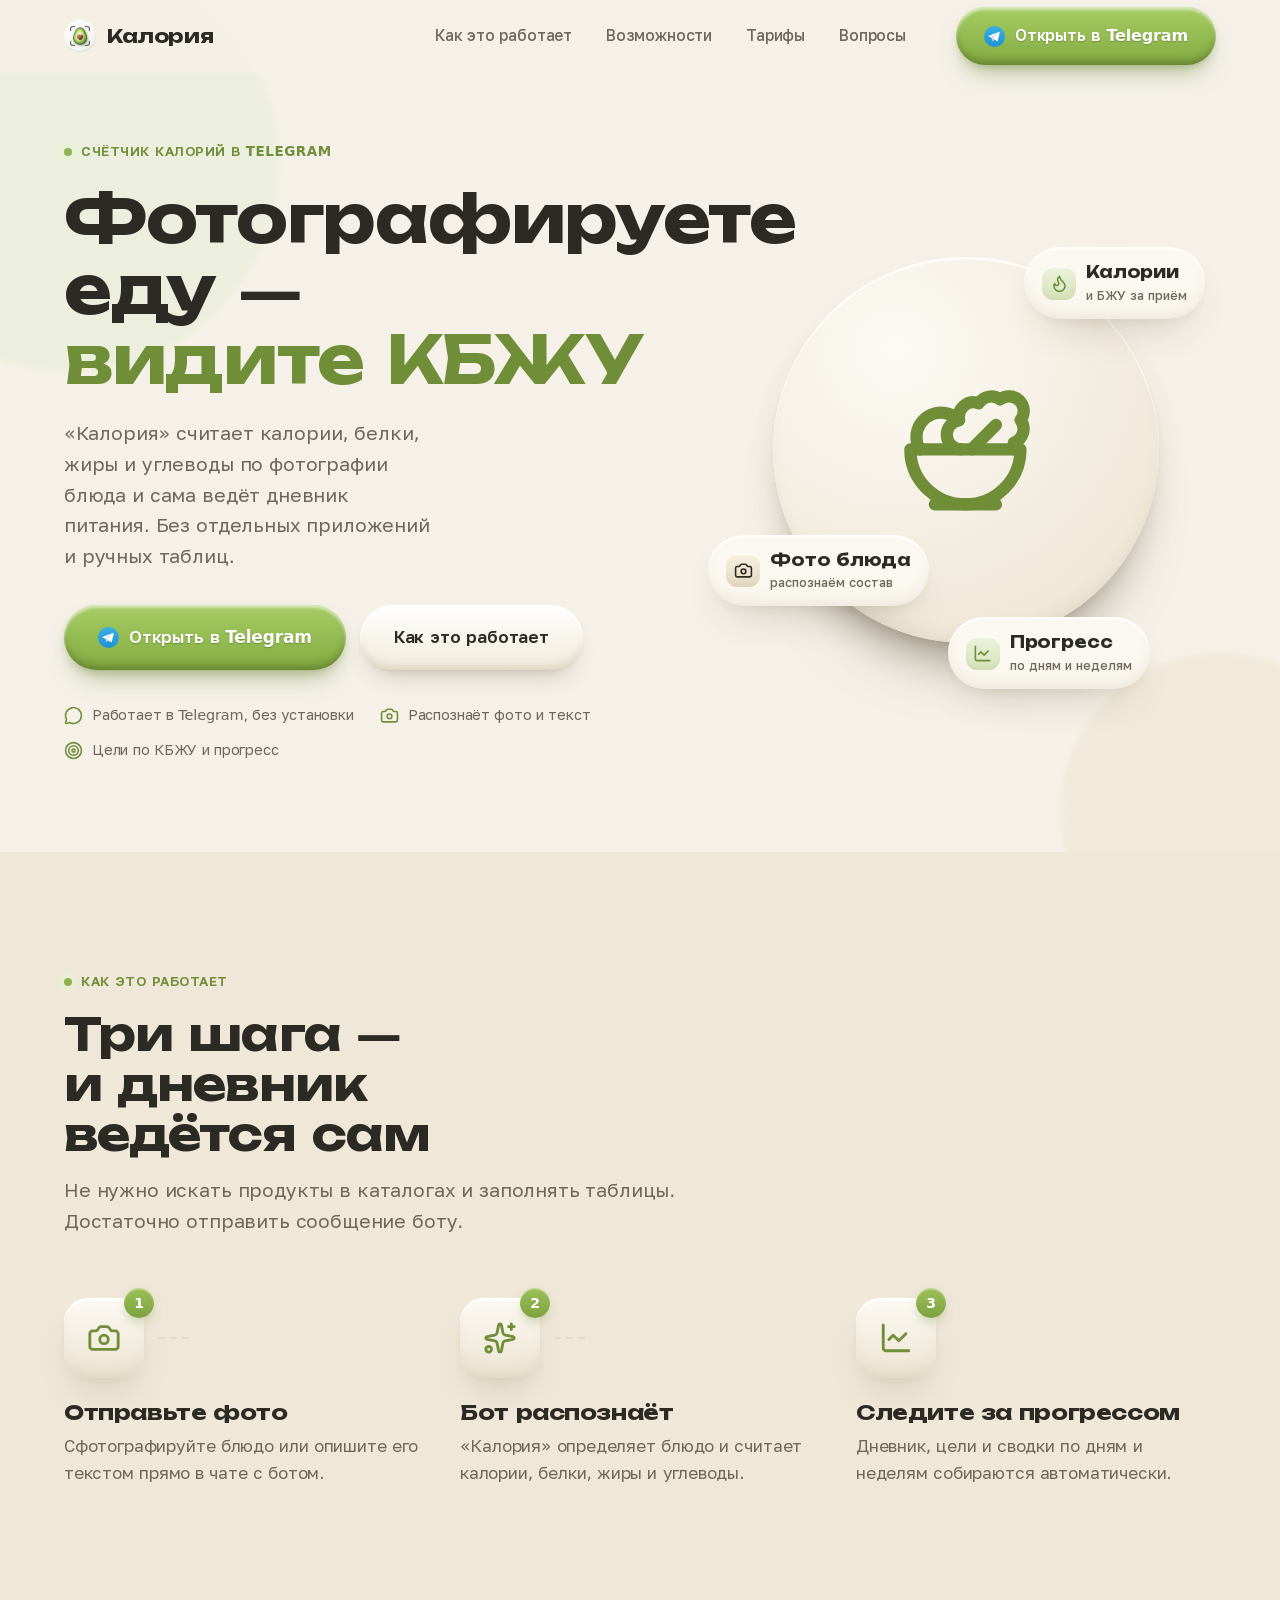
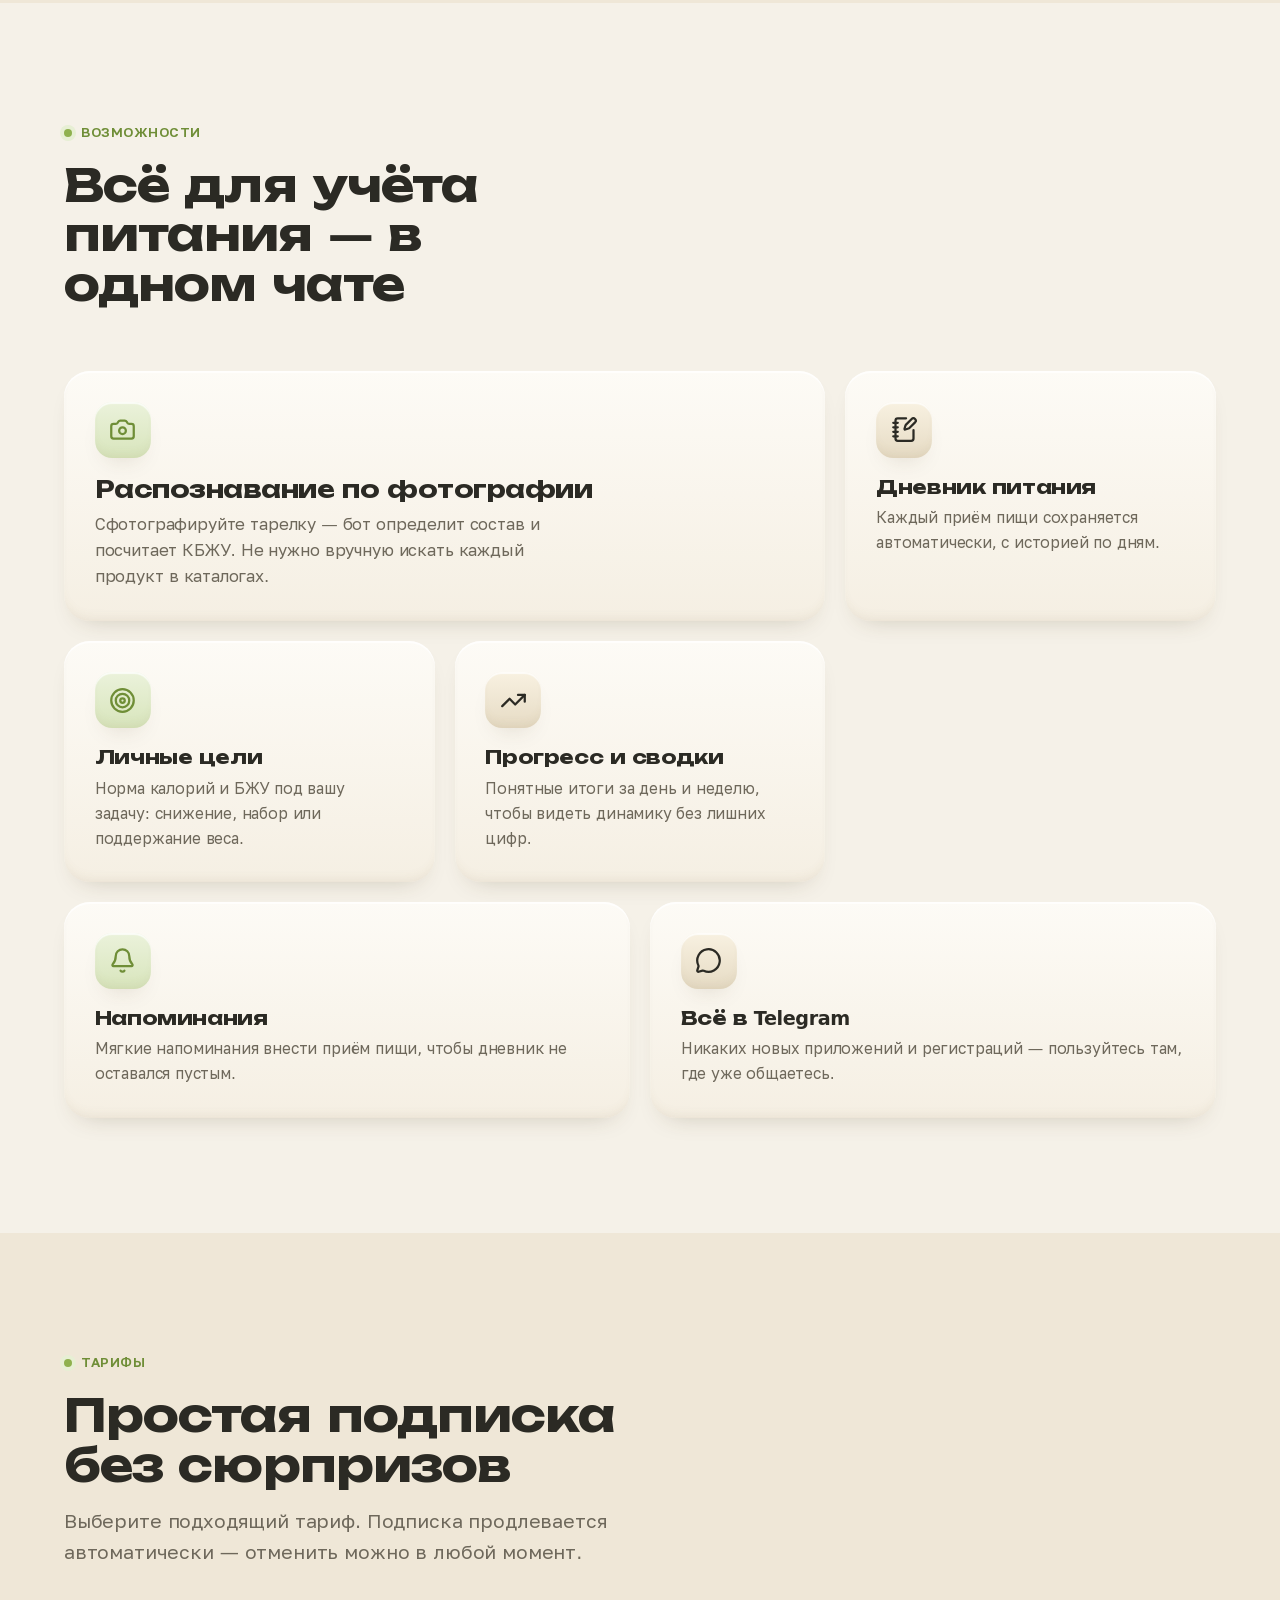
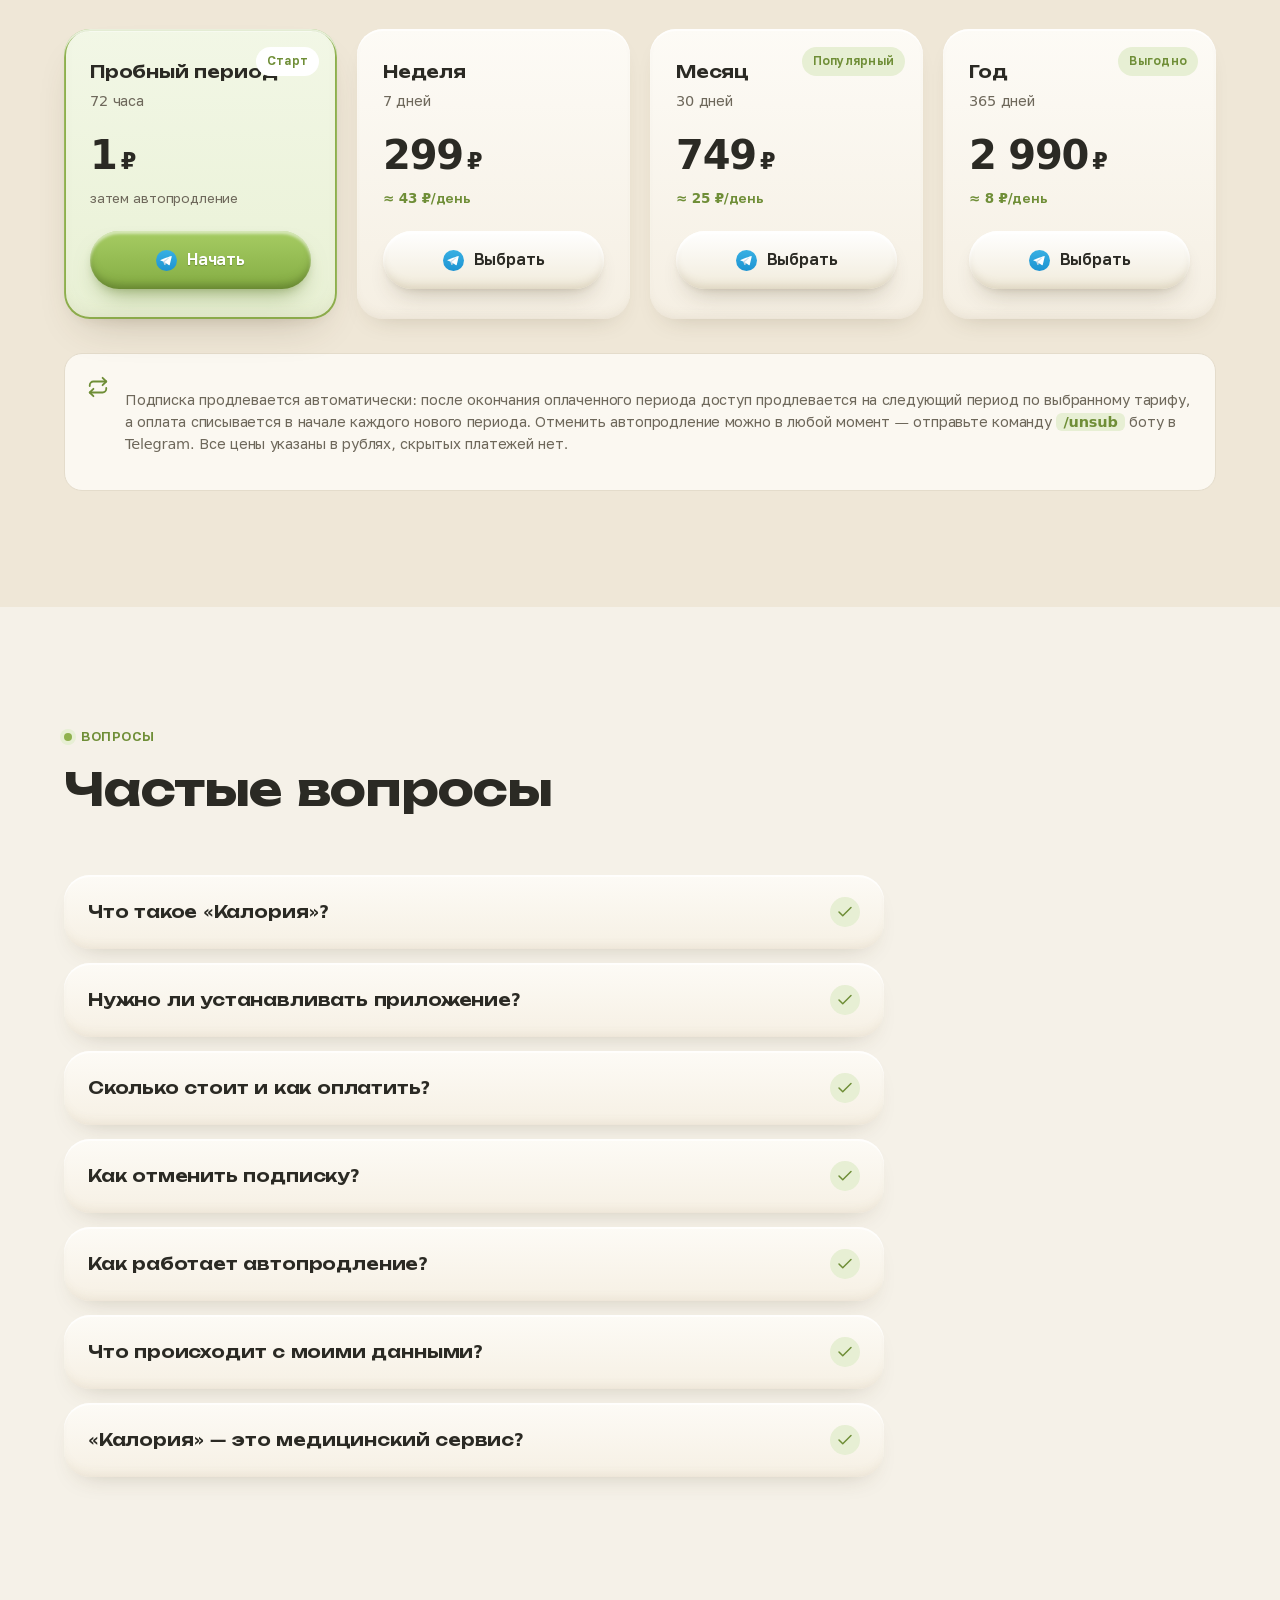
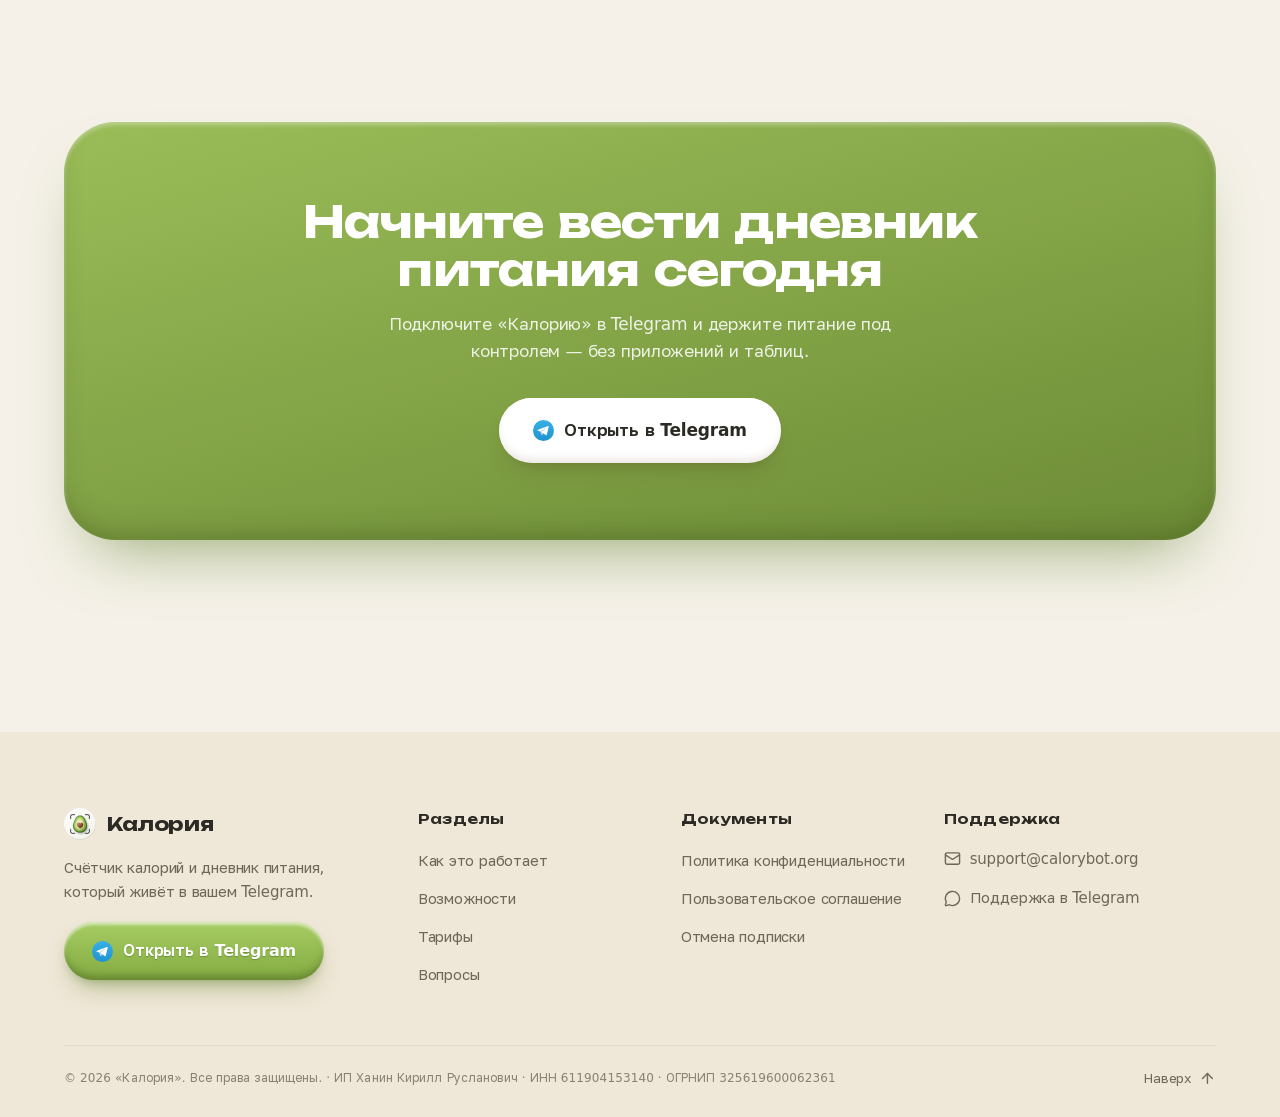
==== index.html @ 45529524 "Init commit" ====
<!DOCTYPE html>
<html lang="ru">
<head>
  <meta charset="utf-8">
  <meta name="viewport" content="width=device-width, initial-scale=1">
  <title>Калория — счётчик калорий и дневник питания в Telegram</title>
  <meta name="description" content="«Калория» — счётчик калорий в Telegram. Сфотографируйте блюдо — бот посчитает калории, белки, жиры и углеводы и сам ведёт дневник питания.">
  <meta name="theme-color" content="#F5F1E8">
  <link rel="canonical" href="https://ru.calorybot.org/">
  <script>document.documentElement.classList.add('js');</script>

  <!-- Favicons -->
  <link rel="icon" href="/favicon.ico?v=2" sizes="any">
  <link rel="icon" type="image/png" sizes="32x32" href="/favicon-32.png?v=2">
  <link rel="apple-touch-icon" href="/apple-touch-icon.png">
  <link rel="manifest" href="/site.webmanifest">

  <!-- Open Graph -->
  <meta property="og:type" content="website">
  <meta property="og:title" content="Калория — счётчик калорий в Telegram">
  <meta property="og:description" content="Сфотографируйте блюдо — бот посчитает КБЖУ и сам ведёт дневник питания прямо в Telegram.">
  <meta property="og:url" content="https://ru.calorybot.org/">
  <meta property="og:image" content="https://ru.calorybot.org/icon-512.png">
  <meta property="og:locale" content="ru_RU">

  <link rel="stylesheet" href="/assets/css/styles.css">
  <script src="/assets/js/config.js"></script>
  <script src="/assets/js/main.js" defer></script>
</head>
<body>

  <!-- Header -->
  <header class="site-header" id="top">
    <div class="container nav">
      <a class="brand" href="#top" aria-label="Калория — на главную">
        <img class="brand-mark" src="/assets/img/logo.png?v=2" alt="" width="32" height="32">
        Калория
      </a>
      <nav class="nav-links" aria-label="Основная навигация">
        <a href="#how">Как это работает</a>
        <a href="#features">Возможности</a>
        <a href="#pricing">Тарифы</a>
        <a href="#faq">Вопросы</a>
      </nav>
      <a class="btn btn-tg nav-cta" data-cta="bot" href="https://t.me/your_bot">
        <img class="tg-logo" src="/assets/img/telegram.svg" alt="">
        Открыть в Telegram
      </a>
      <button class="nav-toggle" type="button" aria-label="Меню" aria-expanded="false">
        <svg class="ic" aria-hidden="true"><use href="/assets/img/icons.svg#i-menu"></use></svg>
      </button>
    </div>
    <div class="container mobile-menu" id="mobileMenu">
      <a href="#how">Как это работает</a>
      <a href="#features">Возможности</a>
      <a href="#pricing">Тарифы</a>
      <a href="#faq">Вопросы</a>
      <a class="btn btn-tg" data-cta="bot" href="https://t.me/your_bot">
        <img class="tg-logo" src="/assets/img/telegram.svg" alt=""> Открыть в Telegram
      </a>
    </div>
  </header>

  <main>
    <!-- Hero -->
    <section class="hero">
      <span class="blob" style="width:420px;height:420px;background:#E8EFD6;top:-120px;left:-140px;"></span>
      <span class="blob" style="width:320px;height:320px;background:#EFE6D2;bottom:-120px;right:-100px;"></span>
      <div class="container hero-grid">
        <div class="hero-copy">
          <span class="kicker">Счётчик калорий в Telegram</span>
          <h1 class="h-display">Фотографируете еду — <span class="accent">видите&nbsp;КБЖУ</span></h1>
          <p class="lead hero-lead">«Калория» считает калории, белки, жиры и углеводы по фотографии блюда и сама ведёт дневник питания. Без отдельных приложений и ручных таблиц.</p>
          <div class="hero-actions">
            <a class="btn btn-tg btn-lg" data-cta="bot" href="https://t.me/your_bot">
              <img class="tg-logo" src="/assets/img/telegram.svg" alt="">
              Открыть в Telegram
            </a>
            <a class="btn btn-ghost btn-lg" href="#how">Как это работает</a>
          </div>
          <ul class="hero-trust">
            <li><svg class="ic" aria-hidden="true"><use href="/assets/img/icons.svg#i-message-circle"></use></svg> Работает в Telegram, без установки</li>
            <li><svg class="ic" aria-hidden="true"><use href="/assets/img/icons.svg#i-camera"></use></svg> Распознаёт фото и текст</li>
            <li><svg class="ic" aria-hidden="true"><use href="/assets/img/icons.svg#i-target"></use></svg> Цели по КБЖУ и прогресс</li>
          </ul>
        </div>

        <div class="hero-art" aria-hidden="true">
          <div class="hero-plate float">
            <svg class="ic"><use href="/assets/img/icons.svg#i-salad"></use></svg>
          </div>
          <div class="hero-chip chip-a float-2" style="--rot:-3deg;">
            <span class="tile tile-green"><svg class="ic"><use href="/assets/img/icons.svg#i-flame"></use></svg></span>
            <span><b>Калории</b><small>и БЖУ за приём</small></span>
          </div>
          <div class="hero-chip chip-b float-3" style="--rot:2deg;">
            <span class="tile tile-cream"><svg class="ic"><use href="/assets/img/icons.svg#i-camera"></use></svg></span>
            <span><b>Фото блюда</b><small>распознаём состав</small></span>
          </div>
          <div class="hero-chip chip-c float" style="--rot:4deg;">
            <span class="tile tile-green"><svg class="ic"><use href="/assets/img/icons.svg#i-chart-line"></use></svg></span>
            <span><b>Прогресс</b><small>по дням и неделям</small></span>
          </div>
        </div>
      </div>
    </section>

    <!-- How it works -->
    <section class="section" id="how">
      <div class="container">
        <div class="section-head" data-reveal>
          <span class="kicker">Как это работает</span>
          <h2 class="h-section">Три шага — и дневник ведётся сам</h2>
          <p class="lead">Не нужно искать продукты в каталогах и заполнять таблицы. Достаточно отправить сообщение боту.</p>
        </div>
        <div class="steps">
          <article class="step" data-reveal>
            <div class="step-icon"><svg class="ic"><use href="/assets/img/icons.svg#i-camera"></use></svg></div>
            <h3>Отправьте фото</h3>
            <p>Сфотографируйте блюдо или опишите его текстом прямо в чате с ботом.</p>
          </article>
          <article class="step" data-reveal>
            <div class="step-icon"><svg class="ic"><use href="/assets/img/icons.svg#i-sparkles"></use></svg></div>
            <h3>Бот распознаёт</h3>
            <p>«Калория» определяет блюдо и считает калории, белки, жиры и углеводы.</p>
          </article>
          <article class="step" data-reveal>
            <div class="step-icon"><svg class="ic"><use href="/assets/img/icons.svg#i-chart-line"></use></svg></div>
            <h3>Следите за прогрессом</h3>
            <p>Дневник, цели и сводки по дням и неделям собираются автоматически.</p>
          </article>
        </div>
      </div>
    </section>

    <!-- Features -->
    <section class="section" id="features">
      <div class="container">
        <div class="section-head" data-reveal>
          <span class="kicker">Возможности</span>
          <h2 class="h-section">Всё для учёта питания — в одном чате</h2>
        </div>
        <div class="bento">
          <article class="feature feature--lead" data-reveal>
            <div class="feature-tile tile-green"><svg class="ic"><use href="/assets/img/icons.svg#i-camera"></use></svg></div>
            <h3>Распознавание по фотографии</h3>
            <p>Сфотографируйте тарелку — бот определит состав и посчитает КБЖУ. Не нужно вручную искать каждый продукт в каталогах.</p>
          </article>
          <article class="feature" data-reveal>
            <div class="feature-tile tile-cream"><svg class="ic"><use href="/assets/img/icons.svg#i-notebook-pen"></use></svg></div>
            <h3>Дневник питания</h3>
            <p>Каждый приём пищи сохраняется автоматически, с историей по дням.</p>
          </article>
          <article class="feature" data-reveal>
            <div class="feature-tile tile-green"><svg class="ic"><use href="/assets/img/icons.svg#i-target"></use></svg></div>
            <h3>Личные цели</h3>
            <p>Норма калорий и БЖУ под вашу задачу: снижение, набор или поддержание веса.</p>
          </article>
          <article class="feature" data-reveal>
            <div class="feature-tile tile-cream"><svg class="ic"><use href="/assets/img/icons.svg#i-trending-up"></use></svg></div>
            <h3>Прогресс и сводки</h3>
            <p>Понятные итоги за день и неделю, чтобы видеть динамику без лишних цифр.</p>
          </article>
          <article class="feature feature--wide" data-reveal>
            <div class="feature-tile tile-green"><svg class="ic"><use href="/assets/img/icons.svg#i-bell"></use></svg></div>
            <h3>Напоминания</h3>
            <p>Мягкие напоминания внести приём пищи, чтобы дневник не оставался пустым.</p>
          </article>
          <article class="feature feature--wide" data-reveal>
            <div class="feature-tile tile-cream"><svg class="ic"><use href="/assets/img/icons.svg#i-message-circle"></use></svg></div>
            <h3>Всё в Telegram</h3>
            <p>Никаких новых приложений и регистраций — пользуйтесь там, где уже общаетесь.</p>
          </article>
        </div>
      </div>
    </section>

    <!-- Pricing -->
    <section class="section" id="pricing">
      <div class="container">
        <div class="section-head" data-reveal>
          <span class="kicker">Тарифы</span>
          <h2 class="h-section">Простая подписка без сюрпризов</h2>
          <p class="lead">Выберите подходящий тариф. Подписка продлевается автоматически — отменить можно в любой момент.</p>
        </div>
        <div class="pricing-grid" id="pricingGrid" data-reveal></div>
        <div class="billing-note" data-reveal>
          <svg class="ic" aria-hidden="true"><use href="/assets/img/icons.svg#i-repeat"></use></svg>
          <p id="billingNote"></p>
        </div>
      </div>
    </section>

    <!-- FAQ -->
    <section class="section" id="faq">
      <div class="container">
        <div class="section-head" data-reveal>
          <span class="kicker">Вопросы</span>
          <h2 class="h-section">Частые вопросы</h2>
        </div>
        <div class="faq">
          <details class="qa" data-reveal>
            <summary>Что такое «Калория»? <span class="qa-mark"><svg class="ic"><use href="/assets/img/icons.svg#i-check"></use></svg></span></summary>
            <div class="qa-body">Это счётчик калорий в виде Telegram-бота. Вы отправляете фотографию или описание блюда, а бот считает калории и БЖУ и ведёт за вас дневник питания.</div>
          </details>
          <details class="qa" data-reveal>
            <summary>Нужно ли устанавливать приложение? <span class="qa-mark"><svg class="ic"><use href="/assets/img/icons.svg#i-check"></use></svg></span></summary>
            <div class="qa-body">Нет. «Калория» работает прямо в Telegram — отдельное приложение и регистрация не нужны.</div>
          </details>
          <details class="qa" data-reveal>
            <summary>Сколько стоит и как оплатить? <span class="qa-mark"><svg class="ic"><use href="/assets/img/icons.svg#i-check"></use></svg></span></summary>
            <div class="qa-body">Доступ к сервису оформляется по подписке — на неделю, месяц или год. Актуальные тарифы указаны в разделе «Тарифы», оплата проходит в Telegram.</div>
          </details>
          <details class="qa" data-reveal>
            <summary>Как отменить подписку? <span class="qa-mark"><svg class="ic"><use href="/assets/img/icons.svg#i-check"></use></svg></span></summary>
            <div class="qa-body">Отправьте боту команду <code data-cancel-cmd>/unsub</code> — автопродление отключится, повторных списаний не будет. Сделать это можно в любой момент.</div>
          </details>
          <details class="qa" data-reveal>
            <summary>Как работает автопродление? <span class="qa-mark"><svg class="ic"><use href="/assets/img/icons.svg#i-check"></use></svg></span></summary>
            <div class="qa-body">После окончания оплаченного периода подписка продлевается автоматически, а оплата списывается в начале нового периода. Если отключить автопродление командой <code data-cancel-cmd>/unsub</code>, доступ сохранится до конца уже оплаченного срока.</div>
          </details>
          <details class="qa" data-reveal>
            <summary>Что происходит с моими данными? <span class="qa-mark"><svg class="ic"><use href="/assets/img/icons.svg#i-check"></use></svg></span></summary>
            <div class="qa-body">Мы обрабатываем данные только в объёме, необходимом для работы сервиса. Подробности — в <a data-link="privacy" href="/privacy/">политике конфиденциальности</a>.</div>
          </details>
          <details class="qa" data-reveal>
            <summary>«Калория» — это медицинский сервис? <span class="qa-mark"><svg class="ic"><use href="/assets/img/icons.svg#i-check"></use></svg></span></summary>
            <div class="qa-body">Нет. Сервис носит информационно-справочный характер и не заменяет консультацию врача или диетолога.</div>
          </details>
        </div>
      </div>
    </section>

    <!-- Final CTA -->
    <section class="section">
      <div class="container">
        <div class="cta-band" data-reveal>
          <span class="cta-blob" style="width:360px;height:360px;top:-140px;left:-80px;"></span>
          <span class="cta-blob" style="width:280px;height:280px;bottom:-120px;right:-60px;"></span>
          <h2>Начните вести дневник питания сегодня</h2>
          <p>Подключите «Калорию» в Telegram и держите питание под контролем — без приложений и таблиц.</p>
          <a class="btn btn-ghost btn-lg" data-cta="bot" href="https://t.me/your_bot">
            <img class="tg-logo" src="/assets/img/telegram.svg" alt="">
            Открыть в Telegram
          </a>
        </div>
      </div>
    </section>
  </main>

  <!-- Footer -->
  <footer class="site-footer">
    <div class="container">
      <div class="footer-top">
        <div class="footer-brand">
          <a class="brand" href="#top">
            <img class="brand-mark" src="/assets/img/logo.png?v=2" alt="" width="32" height="32">
            Калория
          </a>
          <p>Счётчик калорий и дневник питания, который живёт в вашем Telegram.</p>
          <a class="btn btn-tg" data-cta="bot" href="https://t.me/your_bot">
            <img class="tg-logo" src="/assets/img/telegram.svg" alt=""> Открыть в Telegram
          </a>
        </div>
        <div class="footer-col">
          <h4>Разделы</h4>
          <ul>
            <li><a href="#how">Как это работает</a></li>
            <li><a href="#features">Возможности</a></li>
            <li><a href="#pricing">Тарифы</a></li>
            <li><a href="#faq">Вопросы</a></li>
          </ul>
        </div>
        <div class="footer-col">
          <h4>Документы</h4>
          <ul>
            <li><a data-link="privacy" href="/privacy/">Политика конфиденциальности</a></li>
            <li><a data-link="terms" href="/terms/">Пользовательское соглашение</a></li>
            <li><a data-link="cancel" href="/cancel/">Отмена подписки</a></li>
          </ul>
        </div>
        <div class="footer-col">
          <h4>Поддержка</h4>
          <ul>
            <li><a data-email href="mailto:support@calorybot.org"><svg class="ic" aria-hidden="true"><use href="/assets/img/icons.svg#i-mail"></use></svg><span>support@calorybot.org</span></a></li>
            <li><a data-cta="support" href="https://t.me/your_support"><svg class="ic" aria-hidden="true"><use href="/assets/img/icons.svg#i-message-circle"></use></svg>Поддержка в Telegram</a></li>
          </ul>
        </div>
      </div>
      <div class="footer-bottom">
        <span class="legal-line">© <span data-year>2026</span> «Калория». Все права защищены. · <span data-legal>ИП Ханин Кирилл Русланович · ИНН 611904153140 · ОГРНИП 325619600062361</span></span>
        <a class="to-top" href="#top">Наверх <svg class="ic" aria-hidden="true"><use href="/assets/img/icons.svg#i-arrow-up"></use></svg></a>
      </div>
    </div>
  </footer>

</body>
</html>
---- assets/css/styles.css ----
@import url("../fonts/fonts.css");

/* =========================================================
   Tokens
   ========================================================= */
:root {
  --bg: #F5F1E8;
  --surface: #FBF8F1;
  --surface-2: #EFE7D7;        /* warm clay beige band */
  --clay-beige: #E7DECB;
  --ink: #2B2A24;              /* warm near-black */
  --ink-soft: #6E685B;
  --line: #E4DCCB;

  --accent: #8FB14E;           /* matcha-olive (the green "cap") */
  --accent-deep: #6F8E37;
  --accent-soft: #E7EFD4;      /* pale green tint */
  --on-accent: #213007;

  --r-sm: 12px;
  --r-md: 18px;
  --r-lg: 26px;
  --r-xl: 36px;
  --r-pill: 999px;

  /* clay = soft outer drop + inner top highlight + inner bottom shade (puffy/inflated) */
  --clay: 0 20px 44px -22px rgba(74,60,28,.32), 0 6px 14px -8px rgba(74,60,28,.12), inset 0 2.5px 1px rgba(255,255,255,.8), inset 0 -11px 20px -11px rgba(120,100,58,.16);
  --clay-sm: 0 12px 26px -16px rgba(74,60,28,.28), inset 0 2px 1px rgba(255,255,255,.78), inset 0 -8px 14px -9px rgba(120,100,58,.14);
  --lift: 0 32px 62px -26px rgba(74,60,28,.42), 0 12px 24px -12px rgba(74,60,28,.16), inset 0 2.5px 1px rgba(255,255,255,.82), inset 0 -11px 20px -11px rgba(120,100,58,.16);

  --font-head: "Unbounded", system-ui, sans-serif;
  --font-body: "Golos Text", system-ui, -apple-system, "Segoe UI", sans-serif;

  --container: 1180px;
}

/* =========================================================
   Base
   ========================================================= */
*, *::before, *::after { box-sizing: border-box; }

html {
  scroll-behavior: smooth;
  scroll-padding-top: 92px;          /* offset for sticky header */
  -webkit-text-size-adjust: 100%;
}

body {
  margin: 0;
  background: var(--bg);
  color: var(--ink);
  font-family: var(--font-body);
  font-size: 17px;
  line-height: 1.6;
  font-weight: 400;
  letter-spacing: -0.01em;
  -webkit-font-smoothing: antialiased;
  text-rendering: optimizeLegibility;
  overflow-x: clip;
}

img, svg { display: block; max-width: 100%; }
a { color: inherit; text-decoration: none; }
button { font: inherit; cursor: pointer; }

h1, h2, h3 {
  font-family: var(--font-head);
  font-weight: 700;
  line-height: 1.08;
  letter-spacing: -0.02em;
  margin: 0;
  text-wrap: balance;
}

.container { width: min(var(--container), 90vw); margin-inline: auto; }

/* generic icon (sprite) */
.ic { width: 1.25em; height: 1.25em; fill: none; stroke: currentColor; flex: none; }

/* =========================================================
   Typography helpers
   ========================================================= */
.kicker {
  display: inline-flex;
  align-items: center;
  gap: 9px;
  font-family: var(--font-body);
  font-weight: 600;
  font-size: 13.5px;
  letter-spacing: 0.04em;
  text-transform: uppercase;
  color: var(--accent-deep);
}
.kicker::before {
  content: "";
  width: 8px; height: 8px;
  border-radius: 50%;
  background: var(--accent);
  box-shadow: 0 0 0 4px var(--accent-soft);
}

.h-display { font-size: clamp(2.4rem, 5.4vw, 4.1rem); }
.h-section { font-size: clamp(1.9rem, 3.6vw, 2.9rem); }
.lead { font-size: clamp(1.05rem, 1.5vw, 1.2rem); color: var(--ink-soft); }

.section { padding-block: clamp(68px, 9vw, 128px); position: relative; }
.section-head { max-width: 620px; margin-bottom: clamp(36px, 5vw, 60px); }
.section-head .kicker { margin-bottom: 18px; }
.section-head p { margin: 16px 0 0; }

/* =========================================================
   Buttons
   ========================================================= */
.btn {
  display: inline-flex;
  align-items: center;
  justify-content: center;
  gap: 10px;
  padding: 16px 28px;
  border: 0;
  border-radius: var(--r-pill);
  font-family: var(--font-body);
  font-weight: 600;
  font-size: 16px;
  letter-spacing: -0.01em;
  white-space: nowrap;
  /* squishy clay press */
  transition: transform .16s cubic-bezier(.34,1.56,.64,1), box-shadow .2s ease, background .2s ease;
}
.btn .ic { width: 20px; height: 20px; }
.btn .tg-logo { width: 21px; height: 21px; }

/* Primary — green clay pill */
.btn-tg {
  background: linear-gradient(180deg, #A6CC63 0%, #84AC43 100%);
  color: #fff;
  text-shadow: 0 1px 1px rgba(58,80,24,.4);
  box-shadow:
    0 14px 24px -10px rgba(96,128,46,.55),
    0 4px 8px -3px rgba(96,128,46,.30),
    inset 0 3px 3px rgba(255,255,255,.55),
    inset 0 -7px 9px -3px rgba(74,99,32,.55);
}
.btn-tg:hover {
  transform: translateY(-2px);
  box-shadow:
    0 20px 32px -10px rgba(96,128,46,.62),
    0 6px 12px -4px rgba(96,128,46,.32),
    inset 0 3px 3px rgba(255,255,255,.6),
    inset 0 -7px 9px -3px rgba(74,99,32,.55);
}
.btn-tg:active {
  transform: translateY(2px) scale(.985);
  box-shadow:
    0 6px 12px -8px rgba(96,128,46,.5),
    inset 0 4px 7px rgba(74,99,32,.5),
    inset 0 -2px 3px rgba(255,255,255,.25);
}

/* Secondary — cream clay pill */
.btn-ghost {
  background: linear-gradient(180deg, #FFFFFF 0%, #F1EBDB 100%);
  color: var(--ink);
  box-shadow:
    0 14px 24px -12px rgba(74,60,28,.30),
    0 3px 7px -4px rgba(74,60,28,.16),
    inset 0 3px 3px rgba(255,255,255,.9),
    inset 0 -7px 10px -4px rgba(120,100,58,.18);
}
.btn-ghost:hover {
  transform: translateY(-2px);
  box-shadow:
    0 20px 32px -12px rgba(74,60,28,.34),
    0 5px 10px -5px rgba(74,60,28,.18),
    inset 0 3px 3px rgba(255,255,255,.95),
    inset 0 -7px 10px -4px rgba(120,100,58,.18);
}
.btn-ghost:active {
  transform: translateY(2px) scale(.985);
  box-shadow:
    0 5px 10px -8px rgba(74,60,28,.3),
    inset 0 4px 7px rgba(120,100,58,.22);
}

.btn-lg { padding: 19px 34px; font-size: 17px; }

/* Keyboard accessibility */
.btn:focus-visible,
a:focus-visible,
summary:focus-visible { outline: 3px solid var(--accent); outline-offset: 3px; border-radius: 14px; }

/* =========================================================
   Header
   ========================================================= */
.site-header {
  position: sticky;
  top: 0;
  z-index: 100;
  background: color-mix(in srgb, var(--bg) 88%, transparent);
  border-bottom: 1px solid transparent;
  transition: box-shadow .25s ease, border-color .25s ease, background .25s ease;
}
.site-header.is-scrolled {
  border-color: var(--line);
  box-shadow: 0 10px 30px -22px rgba(63,54,28,.5);
  background: color-mix(in srgb, var(--bg) 94%, transparent);
}
.nav {
  display: flex;
  align-items: center;
  gap: 28px;
  height: 72px;
}
.brand { display: inline-flex; align-items: center; gap: 11px; font-family: var(--font-head); font-weight: 700; font-size: 19px; letter-spacing: -0.02em; }
.brand-mark { width: 32px; height: 32px; border-radius: 50%; box-shadow: var(--clay-sm); }
.nav-links { display: flex; align-items: center; gap: 6px; margin-left: auto; }
.nav-links a {
  padding: 9px 14px;
  border-radius: var(--r-pill);
  font-weight: 500;
  font-size: 15.5px;
  color: var(--ink-soft);
  transition: color .15s ease, background .15s ease;
}
.nav-links a:hover { color: var(--ink); background: color-mix(in srgb, var(--clay-beige) 60%, transparent); }
.nav-cta { margin-left: 8px; }
.nav-toggle { display: none; }
.mobile-menu { display: none; }

/* =========================================================
   Decorative organic blobs (subtle, warm — never blue glow)
   ========================================================= */
.blob { position: absolute; border-radius: 50%; filter: blur(2px); opacity: .55; z-index: 0; pointer-events: none; }

/* =========================================================
   Hero
   ========================================================= */
.hero { position: relative; padding-top: clamp(36px, 5vw, 64px); padding-bottom: clamp(56px, 7vw, 104px); }
.hero-grid {
  position: relative;
  z-index: 1;
  display: grid;
  grid-template-columns: 1.08fr 0.92fr;
  align-items: center;
  gap: clamp(32px, 5vw, 72px);
}
.hero-copy { max-width: 560px; }
.hero-copy .kicker { margin-bottom: 22px; }
.hero h1 { margin-bottom: 22px; }
.hero h1 .accent { color: var(--accent-deep); }
.hero-lead { margin: 0 0 32px; max-width: 30ch; }
.hero-actions { display: flex; flex-wrap: wrap; gap: 14px; align-items: center; }
.hero-note { margin: 22px 0 0; font-size: 14.5px; color: var(--ink-soft); display: inline-flex; align-items: center; gap: 8px; }
.hero-note .ic { width: 17px; height: 17px; color: var(--accent-deep); }

.hero-trust { margin: 34px 0 0; padding: 0; list-style: none; display: flex; flex-wrap: wrap; gap: 12px 26px; }
.hero-trust li { display: inline-flex; align-items: center; gap: 9px; font-size: 14.5px; color: var(--ink-soft); }
.hero-trust .ic { width: 19px; height: 19px; color: var(--accent-deep); }

/* Hero clay composition (illustrative, not fake app data) */
.hero-art { position: relative; aspect-ratio: 1 / 1; max-width: 460px; margin-inline: auto; width: 100%; }
.hero-plate {
  position: absolute; inset: 8% 8% 8% 8%;
  background: radial-gradient(120% 120% at 32% 24%, #FCFAF4 0%, #EDE4D2 78%);
  border-radius: 50%;
  box-shadow: var(--clay), 0 50px 60px -40px rgba(63,54,28,.5);
  display: grid; place-items: center;
}
.hero-plate .ic { width: 38%; height: 38%; color: var(--accent-deep); stroke-width: 1.6; }
.hero-chip {
  position: absolute;
  display: inline-flex; align-items: center; gap: 10px;
  padding: 13px 18px;
  background: var(--surface);
  border-radius: var(--r-pill);
  box-shadow: var(--clay);
  font-weight: 600; font-size: 15px;
  white-space: nowrap;
}
.hero-chip .tile { width: 34px; height: 34px; border-radius: 11px; display: grid; place-items: center; flex: none; box-shadow: var(--clay-sm); }
.hero-chip .tile .ic { width: 19px; height: 19px; }
.hero-chip small { display: block; font-weight: 500; font-size: 12.5px; color: var(--ink-soft); letter-spacing: 0; }
.hero-chip b { font-family: var(--font-head); font-weight: 700; font-size: 16px; }
.chip-a { top: 6%; right: -2%; }
.chip-b { bottom: 16%; left: -6%; }
.chip-c { bottom: -2%; right: 10%; }

.tile-green { background: linear-gradient(180deg, #EBF2DB 0%, #D8E5BC 100%); color: var(--accent-deep); }
.tile-cream { background: linear-gradient(180deg, #F8F1E1 0%, #E6DBC4 100%); color: var(--ink); }

/* floating animation */
.float { animation: float 6s ease-in-out infinite; }
.float-2 { animation: float 7.5s ease-in-out infinite; animation-delay: -2s; }
.float-3 { animation: float 6.8s ease-in-out infinite; animation-delay: -4s; }
@keyframes float {
  0%, 100% { transform: translateY(0) rotate(var(--rot, 0deg)); }
  50% { transform: translateY(-12px) rotate(var(--rot, 0deg)); }
}

/* =========================================================
   "How it works"
   ========================================================= */
.steps { display: grid; grid-template-columns: repeat(3, 1fr); gap: clamp(20px, 3vw, 36px); counter-reset: step; }
.step { position: relative; }
.step-icon {
  width: 80px; height: 80px;
  border-radius: 24px;
  background: linear-gradient(180deg, #FCFAF4 0%, #EDE4D2 100%);
  box-shadow: var(--clay);
  display: grid; place-items: center;
  color: var(--accent-deep);
  margin-bottom: 24px;
  position: relative;
}
.step-icon .ic { width: 34px; height: 34px; stroke-width: 1.8; }
.step-icon::after {
  counter-increment: step;
  content: counter(step);
  position: absolute; top: -10px; right: -10px;
  width: 30px; height: 30px;
  border-radius: 50%;
  background: linear-gradient(180deg, #9CC15A, #7CA13F);
  color: #fff;
  font-family: var(--font-head); font-weight: 700; font-size: 14px;
  display: grid; place-items: center;
  box-shadow: 0 6px 14px -6px rgba(111,142,55,.8), inset 0 1.5px 0 rgba(255,255,255,.4);
}
.step h3 { font-size: 1.3rem; margin-bottom: 9px; }
.step p { margin: 0; color: var(--ink-soft); }
/* connector dotted line between steps on desktop */
.steps .step:not(:last-child) .step-icon::before {
  content: "";
  position: absolute; top: 50%; left: calc(100% + 14px);
  width: calc(100% - 48px); height: 2px;
  background-image: linear-gradient(90deg, var(--line) 0 60%, transparent 60%);
  background-size: 12px 2px;
  transform: translateY(-50%);
}

/* =========================================================
   Features (asymmetric bento)
   ========================================================= */
.bento { display: grid; grid-template-columns: repeat(6, 1fr); gap: clamp(14px, 1.6vw, 20px); }
.feature {
  background: linear-gradient(180deg, #FDFBF6 0%, #F5EFE3 100%);
  border-radius: var(--r-lg);
  padding: clamp(24px, 2.4vw, 34px);
  box-shadow: var(--clay-sm);
  grid-column: span 2;
  transition: transform .2s ease, box-shadow .2s ease;
}
.feature:hover { transform: translateY(-4px); box-shadow: var(--clay); }
.feature--wide { grid-column: span 3; }
.feature--lead { grid-column: span 4; }
.feature-tile {
  width: 56px; height: 56px;
  border-radius: 17px;
  display: grid; place-items: center;
  margin-bottom: 20px;
  box-shadow: var(--clay-sm);
}
.feature-tile .ic { width: 27px; height: 27px; stroke-width: 1.9; }
.feature h3 { font-size: 1.2rem; margin-bottom: 8px; }
.feature p { margin: 0; color: var(--ink-soft); font-size: 15.5px; }
.feature--lead h3 { font-size: 1.5rem; }
.feature--lead p { font-size: 16.5px; max-width: 46ch; }

/* tinted section band with soft rounded edges */
.band { background: var(--surface-2); border-radius: clamp(28px, 4vw, 48px); }

/* alternating full-width tinted bands for vertical rhythm */
#how, #pricing { background: var(--surface-2); }

/* =========================================================
   Pricing
   ========================================================= */
.pricing-grid { display: grid; grid-template-columns: repeat(4, 1fr); gap: clamp(14px, 1.6vw, 20px); align-items: stretch; }
.plan {
  display: flex; flex-direction: column;
  background: linear-gradient(180deg, #FDFBF6 0%, #F5EFE3 100%);
  border-radius: var(--r-lg);
  padding: 30px 26px;
  box-shadow: var(--clay-sm);
  position: relative;
  transition: transform .2s ease, box-shadow .2s ease;
}
.plan:hover { transform: translateY(-4px); box-shadow: var(--clay); }
.plan--featured {
  background: linear-gradient(180deg, #F2F7E6 0%, #E9F1D5 100%);
  box-shadow: var(--clay), 0 0 0 2px var(--accent) inset;
}
.plan-badge {
  position: absolute; top: 18px; right: 18px;
  font-size: 12px; font-weight: 600; letter-spacing: 0.02em;
  color: var(--accent-deep);
  background: var(--accent-soft);
  padding: 5px 11px; border-radius: var(--r-pill);
}
.plan--featured .plan-badge { background: #fff; }
.plan-title { font-family: var(--font-head); font-weight: 600; font-size: 1.05rem; margin-bottom: 4px; }
.plan-duration { color: var(--ink-soft); font-size: 14.5px; margin-bottom: 22px; }
.plan-price { display: flex; align-items: baseline; gap: 4px; margin-top: auto; }
.plan-price b { font-family: var(--font-head); font-weight: 700; font-size: 2.5rem; line-height: 1; letter-spacing: -0.03em; }
.plan-price .cur { font-family: var(--font-head); font-weight: 600; font-size: 1.4rem; color: var(--ink); }
.plan-caption { color: var(--ink-soft); font-size: 13.5px; margin: 8px 0 22px; }
.plan-perday { color: var(--accent-deep); font-weight: 600; font-size: 13.5px; margin: 8px 0 22px; }
.plan .btn { width: 100%; }
.plan--featured .btn-ghost { background: #fff; }

.billing-note {
  margin-top: clamp(24px, 3vw, 34px);
  display: flex; gap: 16px; align-items: flex-start;
  background: var(--surface);
  border: 1px solid var(--line);
  border-radius: var(--r-md);
  padding: 20px 22px;
  font-size: 14.5px;
  color: var(--ink-soft);
  line-height: 1.55;
}
.billing-note .ic { width: 22px; height: 22px; color: var(--accent-deep); margin-top: 2px; flex: none; }
.billing-note code { background: var(--accent-soft); color: var(--accent-deep); padding: 1px 7px; border-radius: 6px; font-family: var(--font-body); font-weight: 600; }

/* =========================================================
   FAQ
   ========================================================= */
.faq { max-width: 820px; }
.qa {
  background: linear-gradient(180deg, #FDFBF6 0%, #F6F0E4 100%);
  border-radius: var(--r-lg);
  box-shadow: var(--clay-sm);
  margin-bottom: 14px;
  overflow: hidden;
  transition: box-shadow .2s ease;
}
.qa[open] { box-shadow: var(--clay); }
.qa summary {
  list-style: none;
  cursor: pointer;
  padding: 22px 24px;
  display: flex; align-items: center; gap: 16px;
  font-family: var(--font-head); font-weight: 600; font-size: 1.05rem;
}
.qa summary::-webkit-details-marker { display: none; }
.qa-mark {
  margin-left: auto; flex: none;
  width: 30px; height: 30px; border-radius: 50%;
  background: var(--accent-soft); color: var(--accent-deep);
  display: grid; place-items: center;
  transition: transform .25s ease, background .2s ease;
}
.qa-mark .ic { width: 18px; height: 18px; }
.qa[open] .qa-mark { transform: rotate(45deg); background: var(--accent); color: #fff; }
.qa-body { padding: 0 24px 24px 70px; color: var(--ink-soft); }
.qa-body code { background: var(--accent-soft); color: var(--accent-deep); padding: 1px 7px; border-radius: 6px; font-weight: 600; }

/* =========================================================
   Final CTA band
   ========================================================= */
.cta-band {
  position: relative; overflow: hidden;
  background: linear-gradient(165deg, #9BBD58 0%, #6C8B36 100%);
  border-radius: clamp(32px, 4vw, 52px);
  padding: clamp(48px, 6vw, 88px) clamp(28px, 5vw, 80px);
  color: #fff;
  text-align: center;
  box-shadow:
    0 34px 64px -30px rgba(96,128,46,.65),
    inset 0 3px 4px rgba(255,255,255,.35),
    inset 0 -16px 30px -14px rgba(54,74,22,.45);
}
.cta-band h2 { color: #fff; font-size: clamp(1.9rem, 3.6vw, 2.8rem); margin-bottom: 16px; }
.cta-band p { color: rgba(255,255,255,.86); max-width: 48ch; margin: 0 auto 32px; }
.cta-band .btn-ghost { background: #fff; }
.cta-blob { position: absolute; border-radius: 50%; background: rgba(255,255,255,.12); z-index: 0; }
.cta-band > * { position: relative; z-index: 1; }

/* =========================================================
   Footer
   ========================================================= */
.site-footer { background: var(--surface-2); padding-block: clamp(48px, 6vw, 80px) 28px; margin-top: clamp(40px, 6vw, 80px); }
.footer-top { display: grid; grid-template-columns: 1.4fr 1fr 1fr 1.2fr; gap: 36px; }
.footer-brand .brand { margin-bottom: 16px; }
.footer-brand p { color: var(--ink-soft); font-size: 15px; max-width: 30ch; margin: 0 0 18px; }
.footer-col h4 { font-family: var(--font-head); font-weight: 600; font-size: 14px; letter-spacing: 0.02em; margin: 0 0 16px; color: var(--ink); }
.footer-col ul { list-style: none; margin: 0; padding: 0; display: grid; gap: 11px; }
.footer-col a { color: var(--ink-soft); font-size: 15px; transition: color .15s ease; display: inline-flex; align-items: center; gap: 9px; }
.footer-col a:hover { color: var(--accent-deep); }
.footer-col a .ic { width: 17px; height: 17px; }
.footer-bottom {
  margin-top: clamp(36px, 5vw, 56px);
  padding-top: 22px;
  border-top: 1px solid var(--line);
  display: flex; flex-wrap: wrap; gap: 12px 24px; justify-content: space-between; align-items: center;
}
.footer-bottom .copy { font-size: 14px; color: var(--ink-soft); }
/* legal microline — intentionally quiet but present */
.legal-line { font-size: 12px; color: color-mix(in srgb, var(--ink-soft) 80%, transparent); letter-spacing: 0.01em; }
.to-top { display: inline-flex; align-items: center; gap: 8px; font-size: 13.5px; color: var(--ink-soft); }
.to-top:hover { color: var(--accent-deep); }

/* =========================================================
   Reveal on scroll
   ========================================================= */
/* hidden only when JS is available, so no-JS visitors still see everything */
.js [data-reveal] { opacity: 0; transform: translateY(22px); transition: opacity .7s cubic-bezier(.2,.7,.2,1), transform .7s cubic-bezier(.2,.7,.2,1); }
.js [data-reveal].is-visible { opacity: 1; transform: none; }

/* =========================================================
   Legal document pages
   ========================================================= */
.doc { padding-block: clamp(48px, 7vw, 96px); }
.doc-head { max-width: 760px; margin-bottom: 40px; }
.doc-head h1 { font-size: clamp(2rem, 4vw, 3rem); margin-bottom: 14px; }
.doc-head .doc-meta { color: var(--ink-soft); font-size: 15px; }
.doc-body {
  max-width: 760px;
  background: var(--surface);
  border-radius: var(--r-lg);
  box-shadow: var(--clay-sm);
  padding: clamp(28px, 4vw, 56px);
  min-height: 280px;
}
.doc-body .placeholder { color: var(--ink-soft); }
.doc-body > :first-child { margin-top: 0; }
.doc-body h2, .doc-body h3 { margin: 28px 0 10px; }
.doc-body h3 { font-size: 1.2rem; }
.doc-body p { margin: 0 0 14px; color: var(--ink-soft); }
.doc-body h2 { font-size: 1.45rem; }
.doc-body ul, .doc-body ol { margin: 0 0 14px; padding-left: 22px; color: var(--ink-soft); }
.doc-body li { margin: 0 0 8px; }
.doc-body a { color: var(--accent-deep); text-decoration: underline; text-underline-offset: 2px; }
.doc-body code { background: var(--accent-soft); color: var(--accent-deep); padding: 1px 7px; border-radius: 6px; font-weight: 600; }
.doc-body strong { color: var(--ink); font-weight: 600; }

/* =========================================================
   Responsive
   ========================================================= */
@media (max-width: 980px) {
  .footer-top { grid-template-columns: 1fr 1fr; gap: 30px; }
}
@media (max-width: 860px) {
  .hero-grid { grid-template-columns: 1fr; gap: 48px; }
  .hero-art { order: -1; max-width: 380px; }
  .hero-copy { max-width: none; }
  .steps { grid-template-columns: 1fr; gap: 32px; }
  .steps .step:not(:last-child) .step-icon::before { display: none; }
  .bento { grid-template-columns: repeat(2, 1fr); }
  .feature, .feature--wide, .feature--lead { grid-column: span 1; }
  .feature--lead { grid-column: span 2; }
  .pricing-grid { grid-template-columns: repeat(2, 1fr); }

  .nav-links, .nav-cta { display: none; }
  .nav-toggle {
    display: inline-grid; place-items: center; margin-left: auto;
    width: 44px; height: 44px; border-radius: 13px;
    background: var(--surface); box-shadow: var(--clay-sm); border: 0; color: var(--ink);
  }
  .nav-toggle .ic { width: 22px; height: 22px; }
  .mobile-menu {
    display: none;
    padding: 8px 0 18px;
    border-top: 1px solid var(--line);
  }
  .mobile-menu.is-open { display: block; }
  .mobile-menu a { display: block; padding: 13px 4px; color: var(--ink); font-weight: 500; border-bottom: 1px solid var(--line); }
  .mobile-menu .btn { width: 100%; margin-top: 16px; }
}
@media (max-width: 540px) {
  body { font-size: 16px; }
  .bento { grid-template-columns: 1fr; }
  .feature--lead { grid-column: span 1; }
  .pricing-grid { grid-template-columns: 1fr; }
  .footer-top { grid-template-columns: 1fr; }
  .hero-actions { width: 100%; }
  .hero-actions .btn { width: 100%; }
  .footer-bottom { flex-direction: column; align-items: flex-start; }
}

/* =========================================================
   Motion preferences
   ========================================================= */
@media (prefers-reduced-motion: reduce) {
  html { scroll-behavior: auto; }
  *, *::before, *::after { animation: none !important; transition: none !important; }
  .js [data-reveal] { opacity: 1; transform: none; }
}
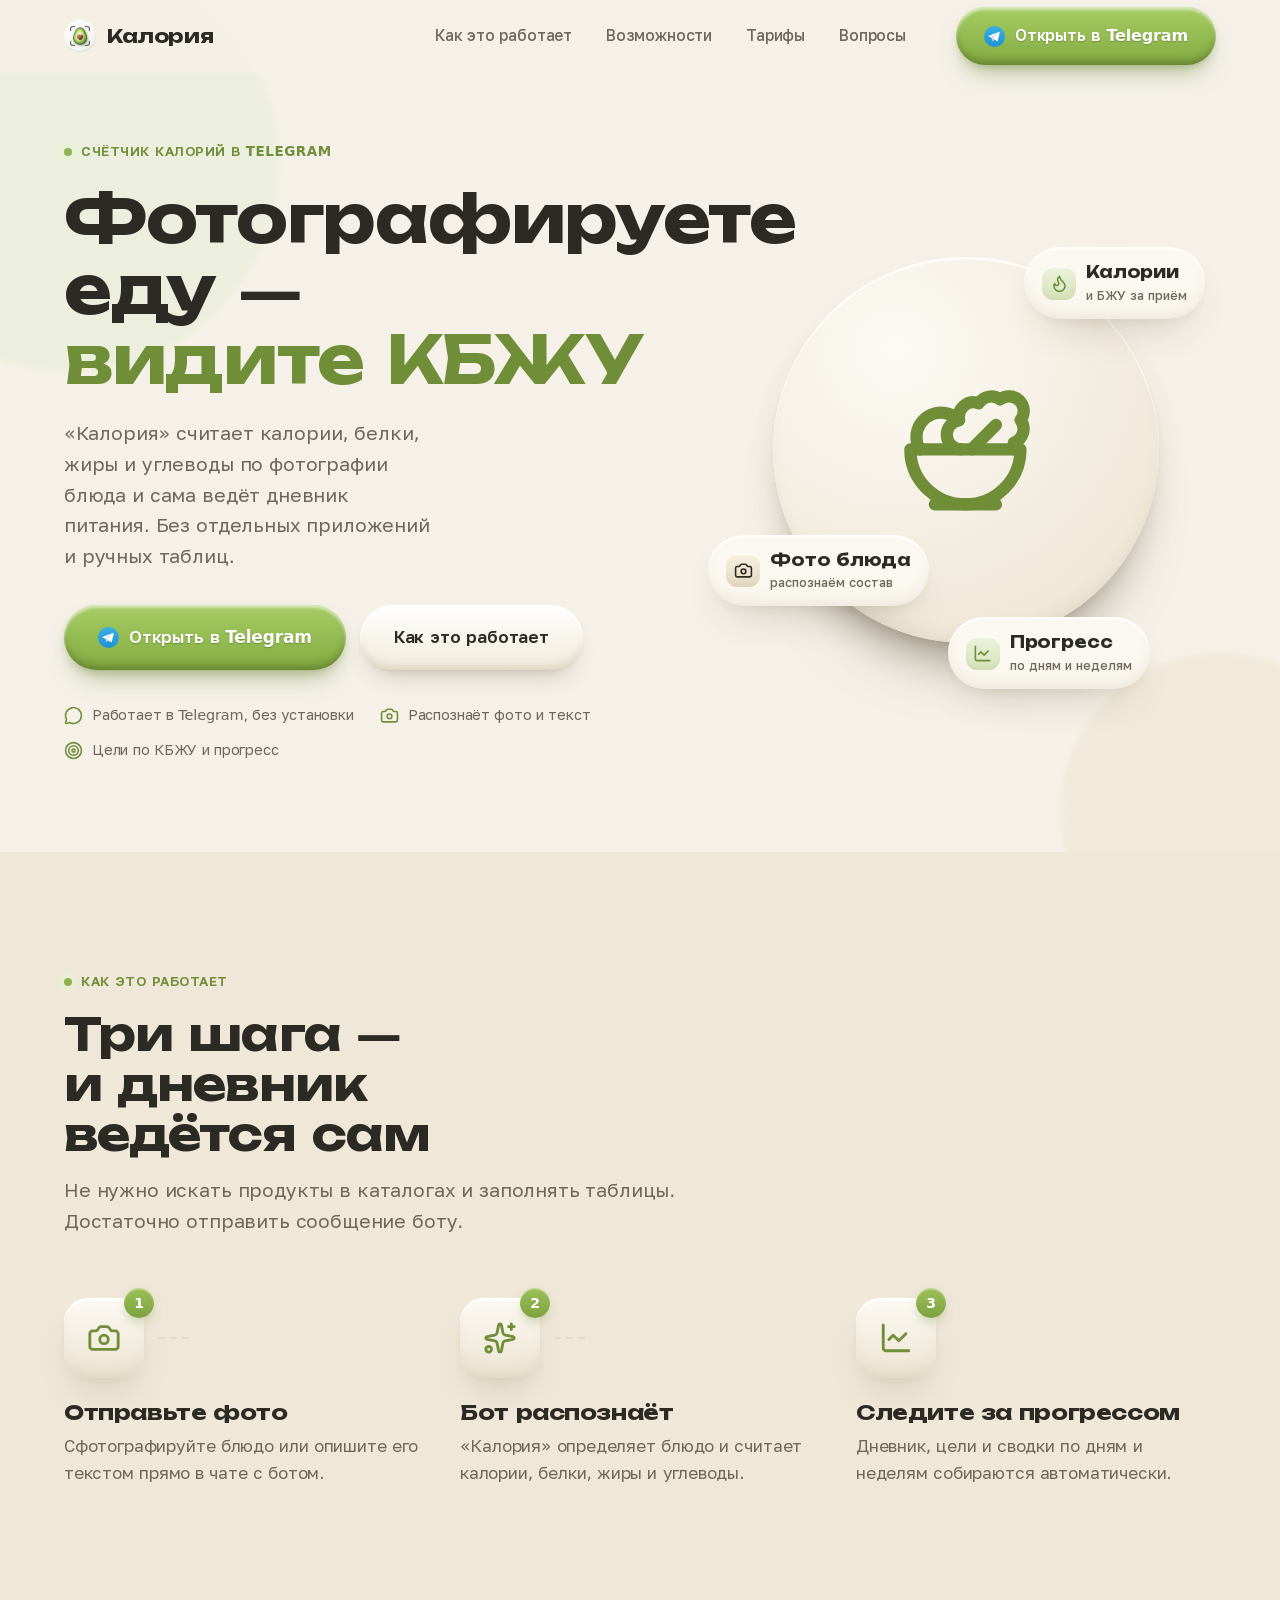
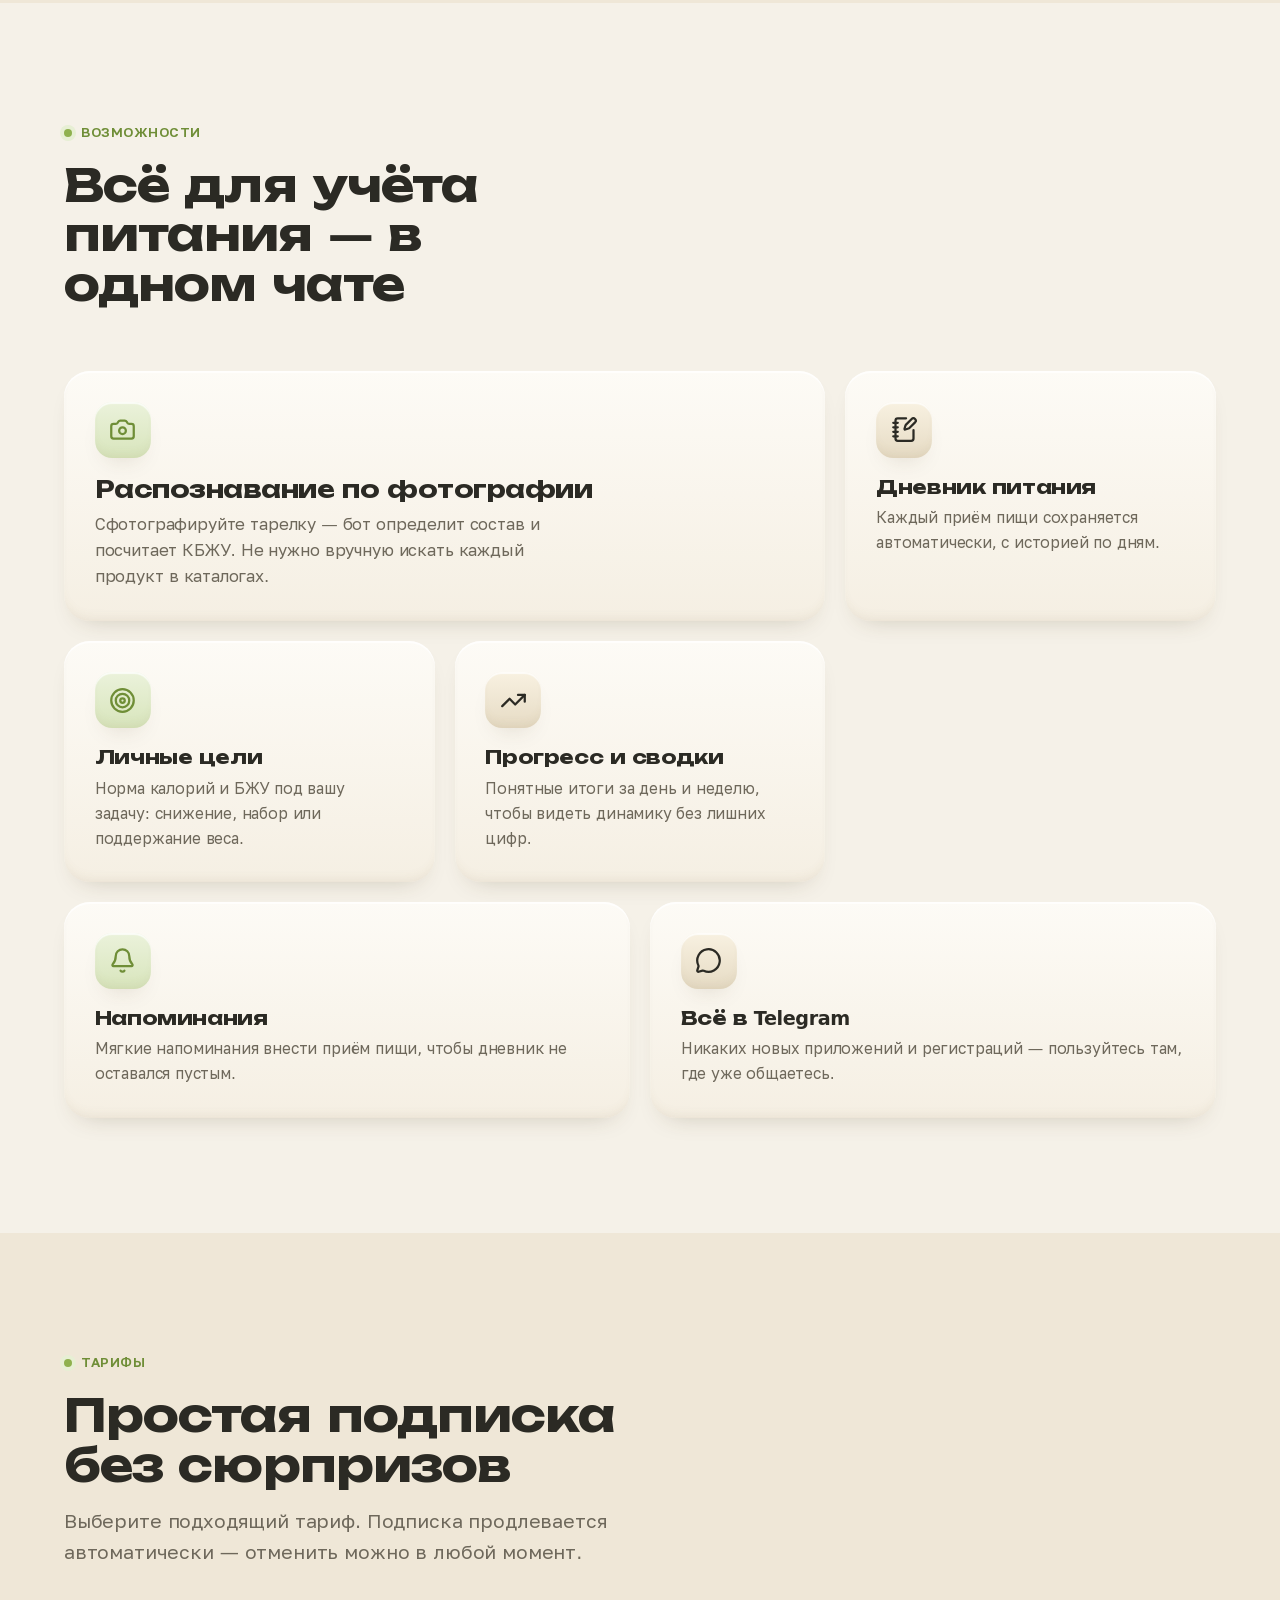
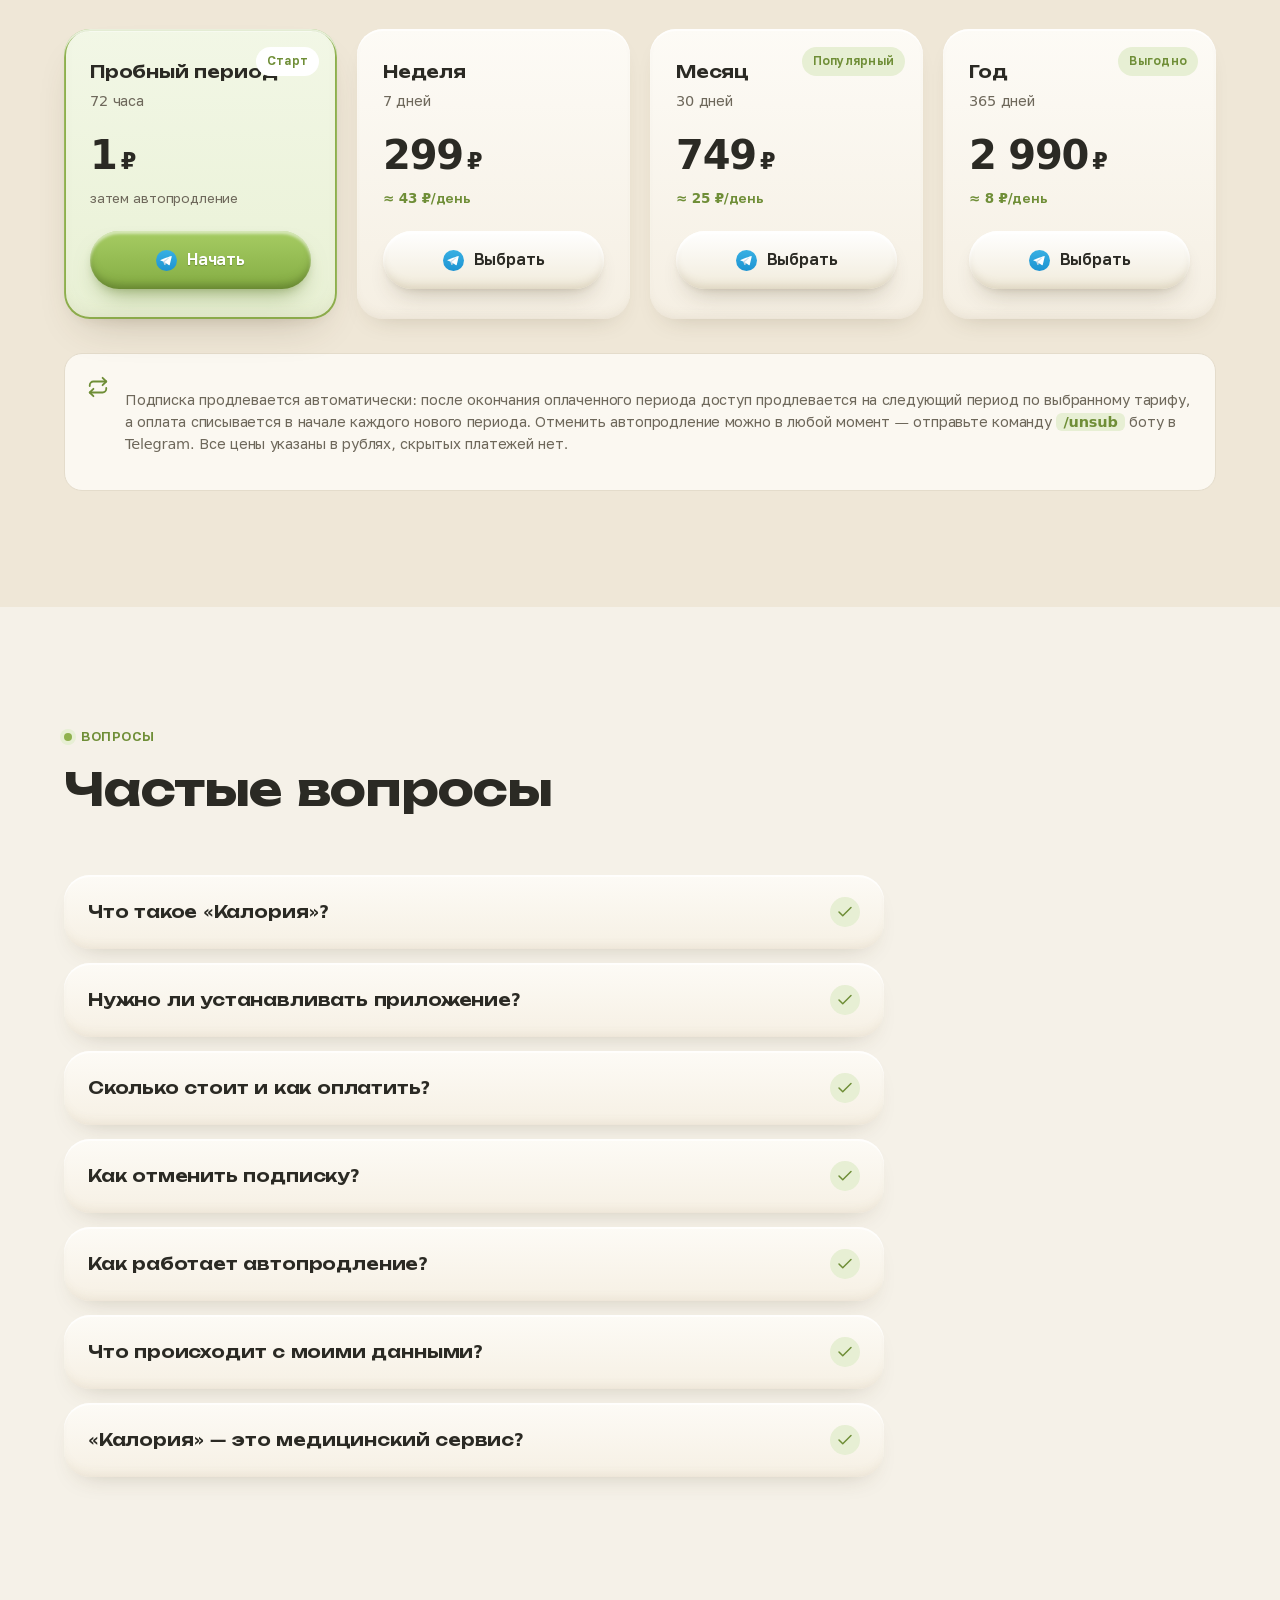
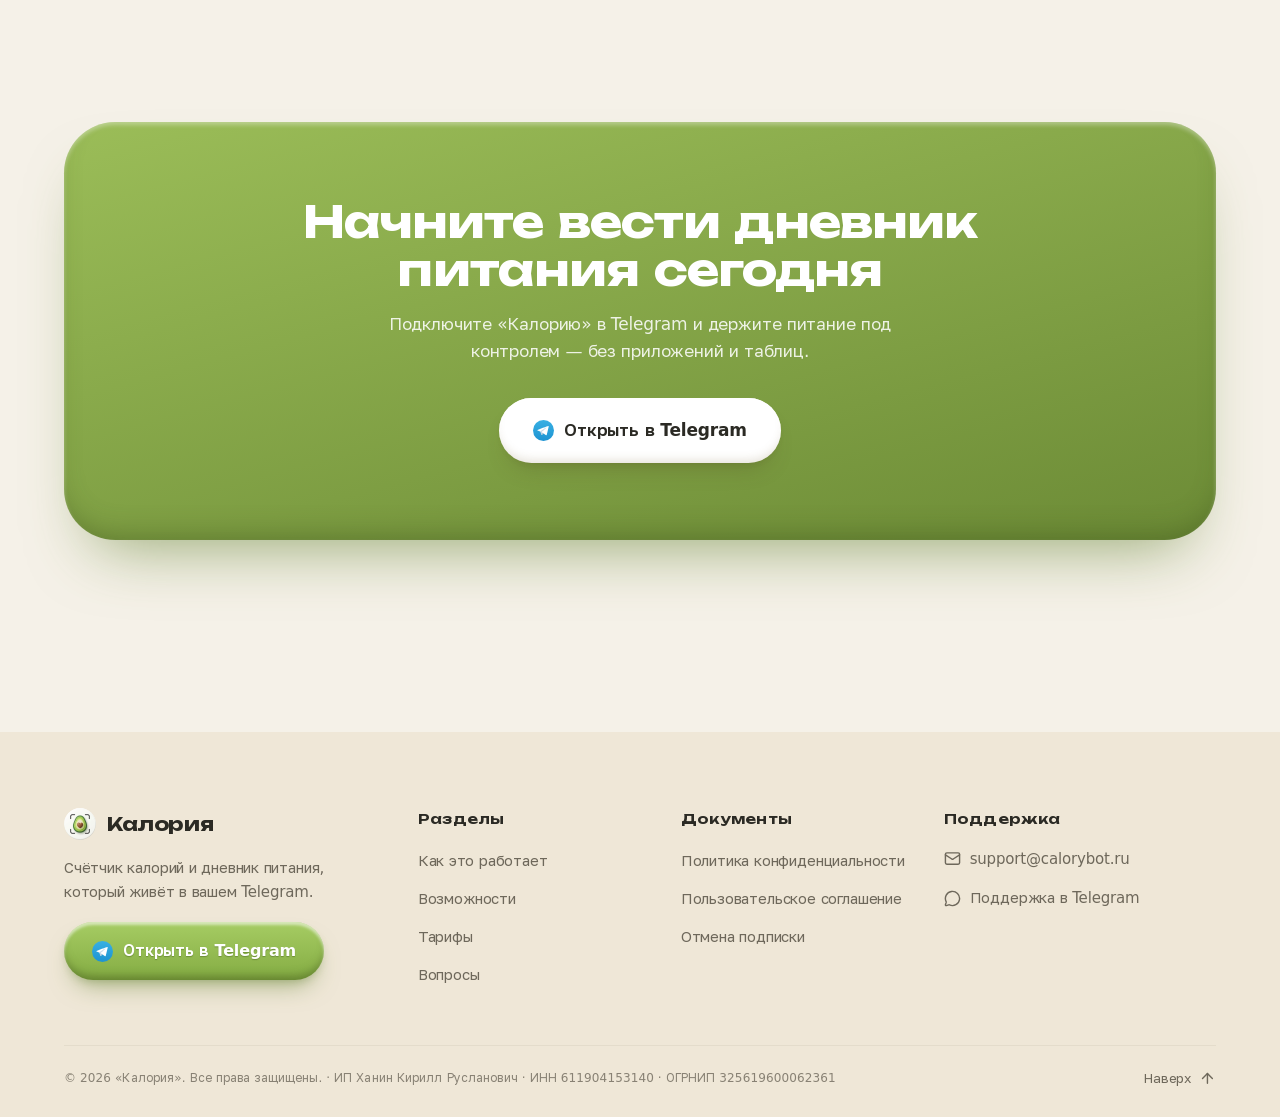
==== commit d0bb4505: "домен ru.example.org -> example.ru" ====
--- a/index.html
+++ b/index.html
@@ -6,7 +6,7 @@
   <title>Калория — счётчик калорий и дневник питания в Telegram</title>
   <meta name="description" content="«Калория» — счётчик калорий в Telegram. Сфотографируйте блюдо — бот посчитает калории, белки, жиры и углеводы и сам ведёт дневник питания.">
   <meta name="theme-color" content="#F5F1E8">
-  <link rel="canonical" href="https://ru.calorybot.org/">
+  <link rel="canonical" href="https://calorybot.ru/">
   <script>document.documentElement.classList.add('js');</script>
 
   <!-- Favicons -->
@@ -19,8 +19,8 @@
   <meta property="og:type" content="website">
   <meta property="og:title" content="Калория — счётчик калорий в Telegram">
   <meta property="og:description" content="Сфотографируйте блюдо — бот посчитает КБЖУ и сам ведёт дневник питания прямо в Telegram.">
-  <meta property="og:url" content="https://ru.calorybot.org/">
-  <meta property="og:image" content="https://ru.calorybot.org/icon-512.png">
+  <meta property="og:url" content="https://calorybot.ru/">
+  <meta property="og:image" content="https://calorybot.ru/icon-512.png">
   <meta property="og:locale" content="ru_RU">
 
   <link rel="stylesheet" href="/assets/css/styles.css">
@@ -282,7 +282,7 @@
         <div class="footer-col">
           <h4>Поддержка</h4>
           <ul>
-            <li><a data-email href="mailto:support@calorybot.org"><svg class="ic" aria-hidden="true"><use href="/assets/img/icons.svg#i-mail"></use></svg><span>support@calorybot.org</span></a></li>
+            <li><a data-email href="mailto:support@calorybot.ru"><svg class="ic" aria-hidden="true"><use href="/assets/img/icons.svg#i-mail"></use></svg><span>support@calorybot.ru</span></a></li>
             <li><a data-cta="support" href="https://t.me/your_support"><svg class="ic" aria-hidden="true"><use href="/assets/img/icons.svg#i-message-circle"></use></svg>Поддержка в Telegram</a></li>
           </ul>
         </div>
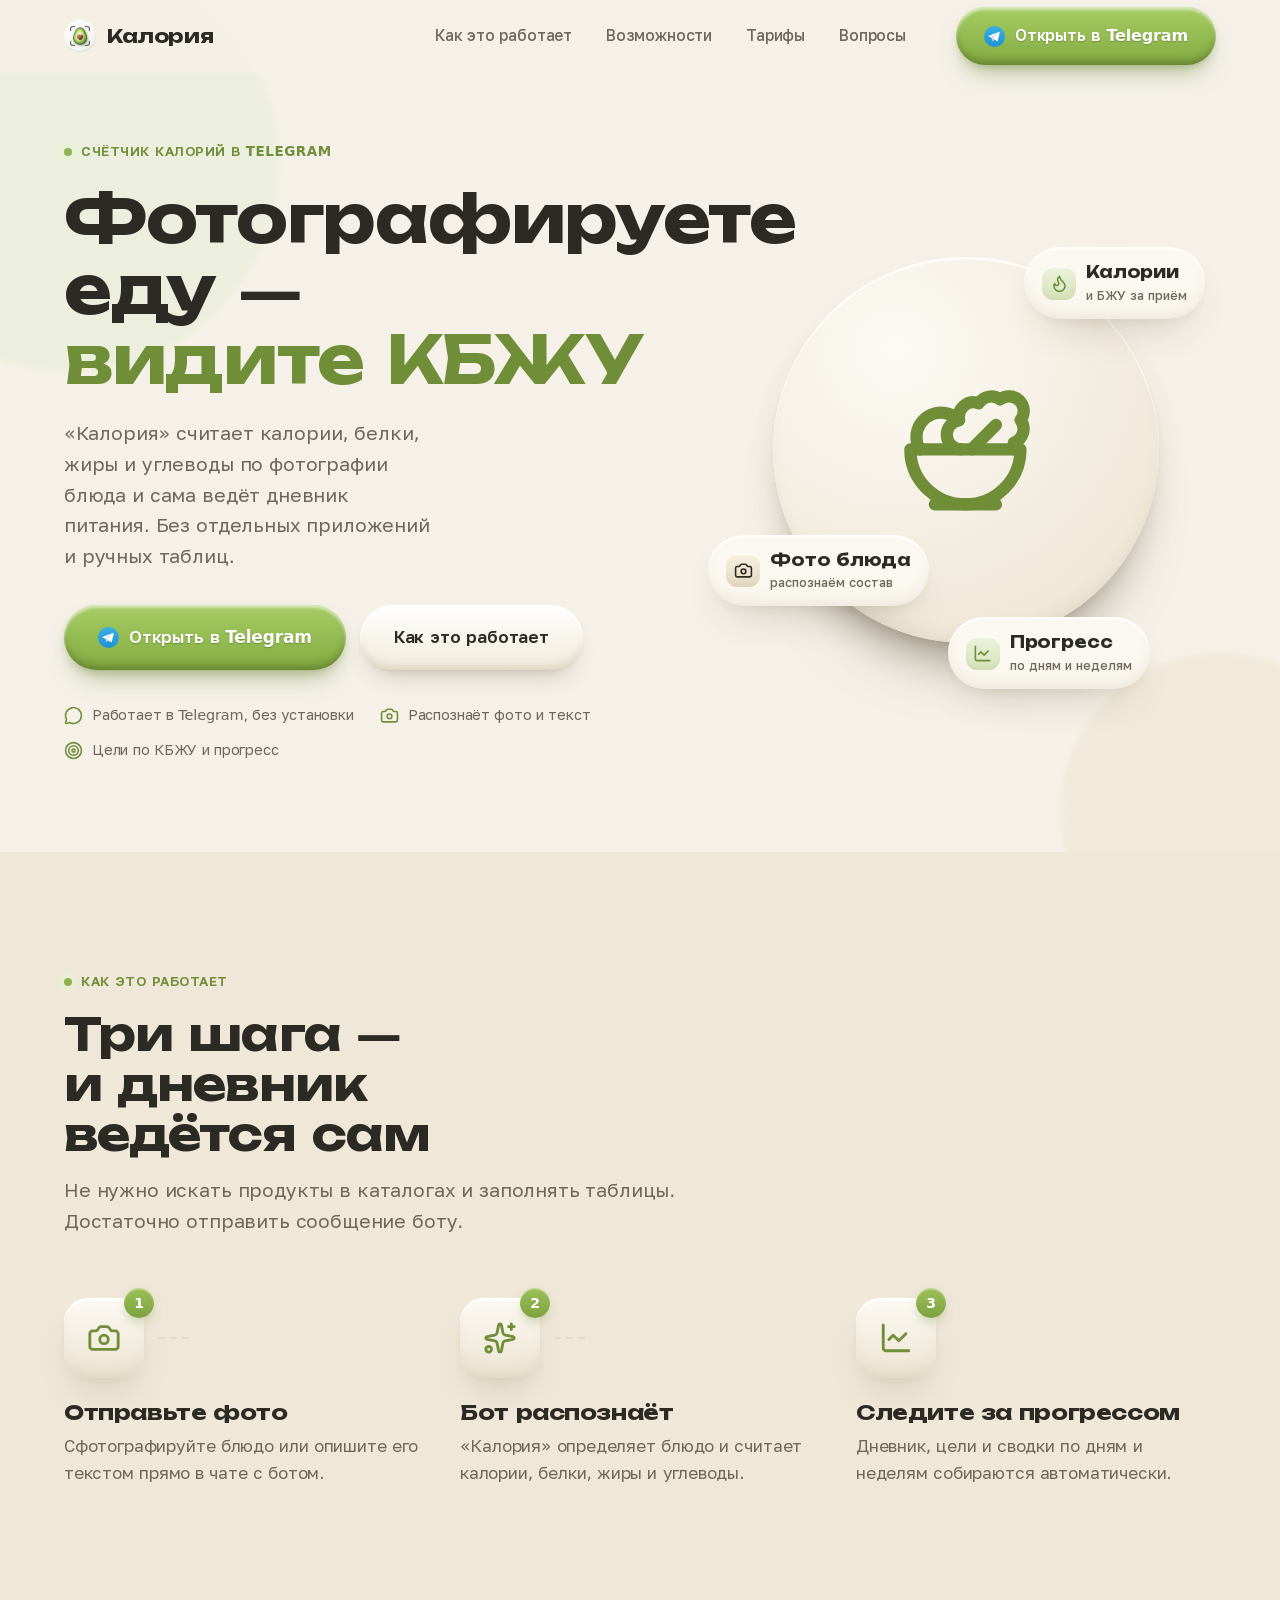
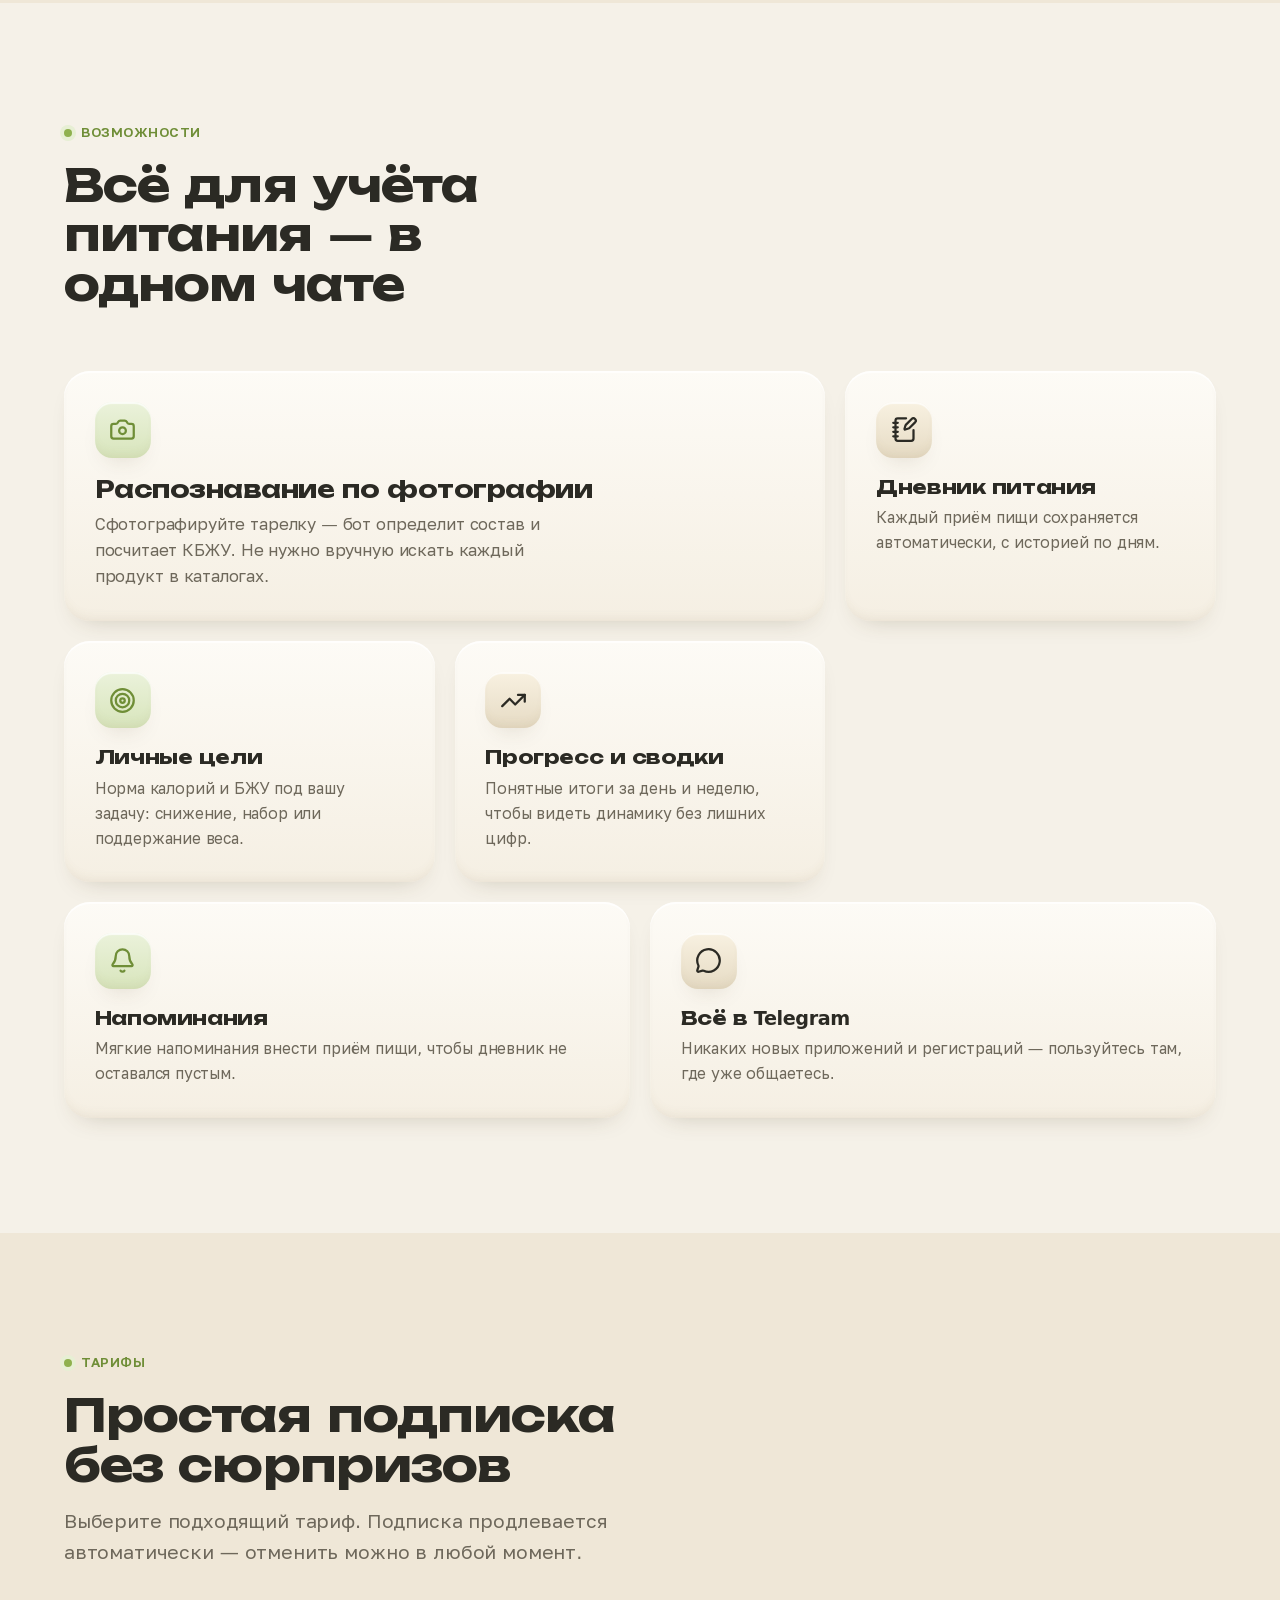
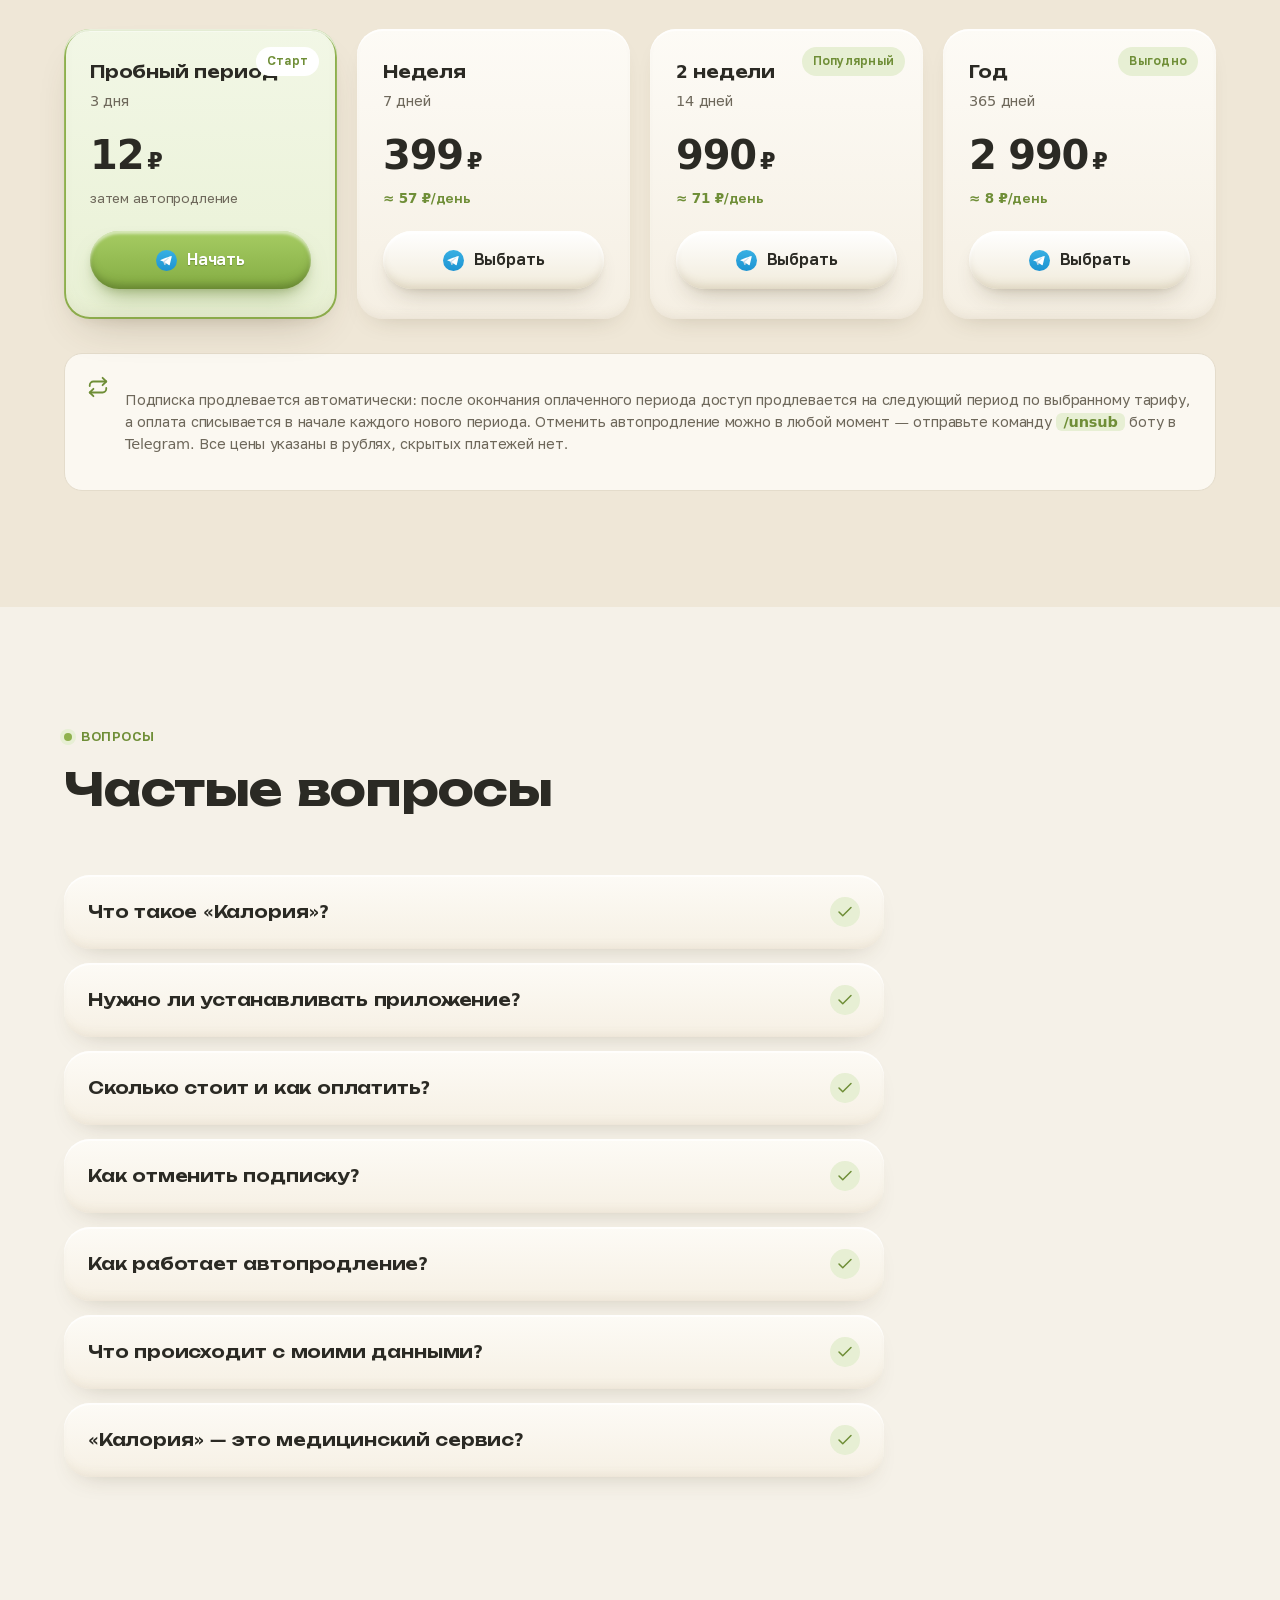
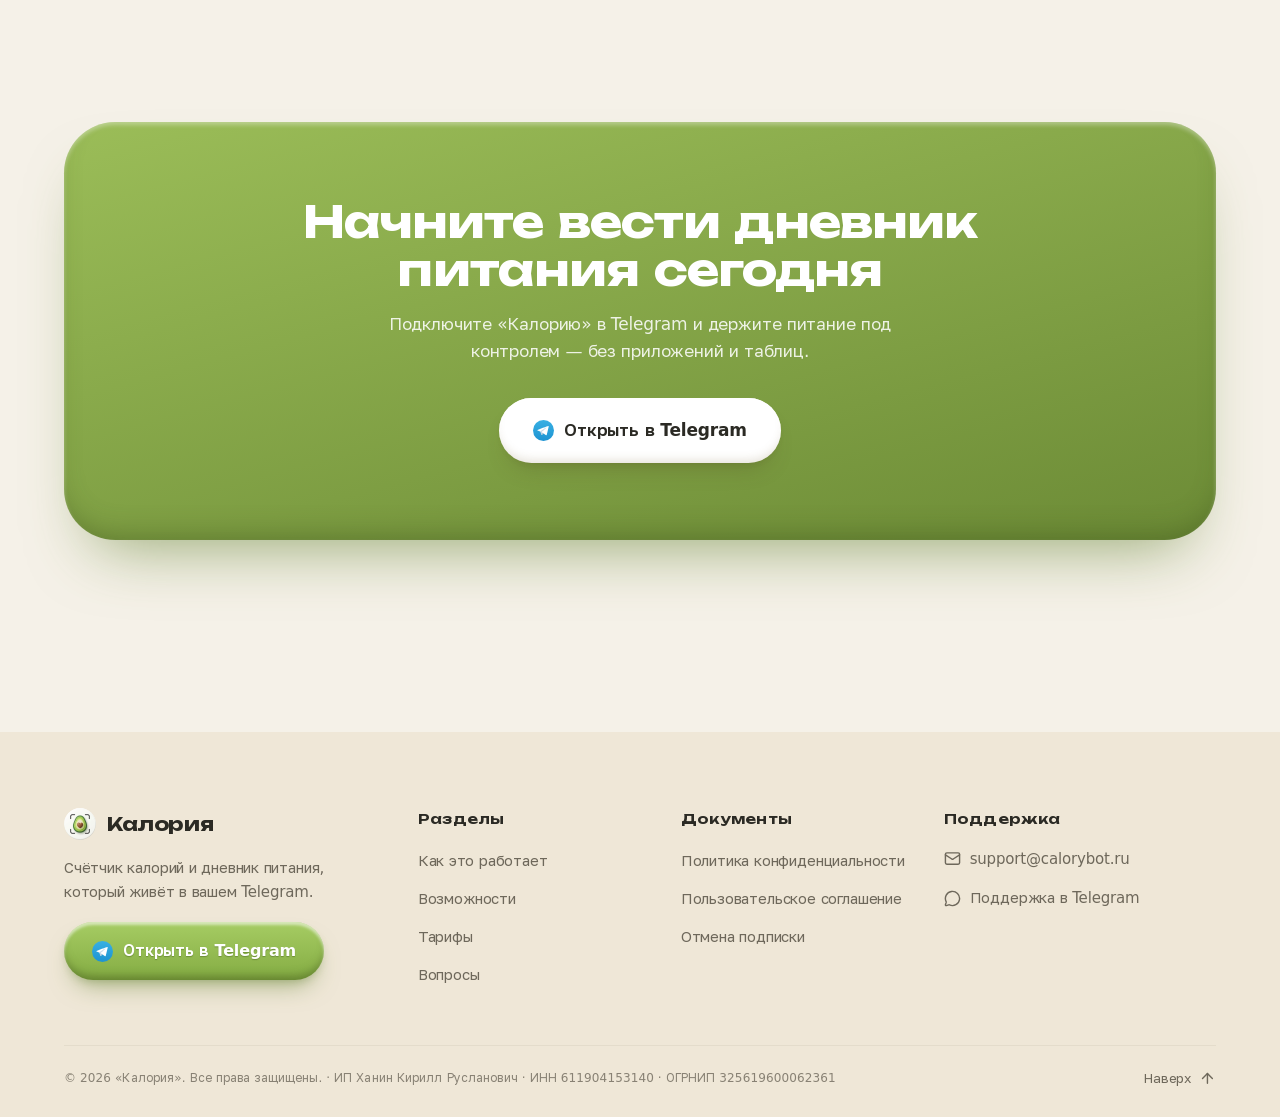
==== commit b9d6fdb4: "feat: политика называет Яндекс Метрику, отмена знает про веб-плательщика Условия Метрики, п. 5.4.1 и" ====
--- a/index.html
+++ b/index.html
@@ -209,11 +209,11 @@
           </details>
           <details class="qa" data-reveal>
             <summary>Сколько стоит и как оплатить? <span class="qa-mark"><svg class="ic"><use href="/assets/img/icons.svg#i-check"></use></svg></span></summary>
-            <div class="qa-body">Доступ к сервису оформляется по подписке — на неделю, месяц или год. Актуальные тарифы указаны в разделе «Тарифы», оплата проходит в Telegram.</div>
+            <div class="qa-body">Доступ к сервису оформляется по подписке — на неделю, две недели или год. Актуальные тарифы указаны в разделе «Тарифы»; оплатить можно в Telegram или на сайте.</div>
           </details>
           <details class="qa" data-reveal>
             <summary>Как отменить подписку? <span class="qa-mark"><svg class="ic"><use href="/assets/img/icons.svg#i-check"></use></svg></span></summary>
-            <div class="qa-body">Отправьте боту команду <code data-cancel-cmd>/unsub</code> — автопродление отключится, повторных списаний не будет. Сделать это можно в любой момент.</div>
+            <div class="qa-body">Отправьте боту команду <code data-cancel-cmd>/unsub</code> — или нажмите «Отменить подписку» в личном кабинете, если подписка оформлена на сайте. Автопродление отключится, повторных списаний не будет. Сделать это можно в любой момент.</div>
           </details>
           <details class="qa" data-reveal>
             <summary>Как работает автопродление? <span class="qa-mark"><svg class="ic"><use href="/assets/img/icons.svg#i-check"></use></svg></span></summary>
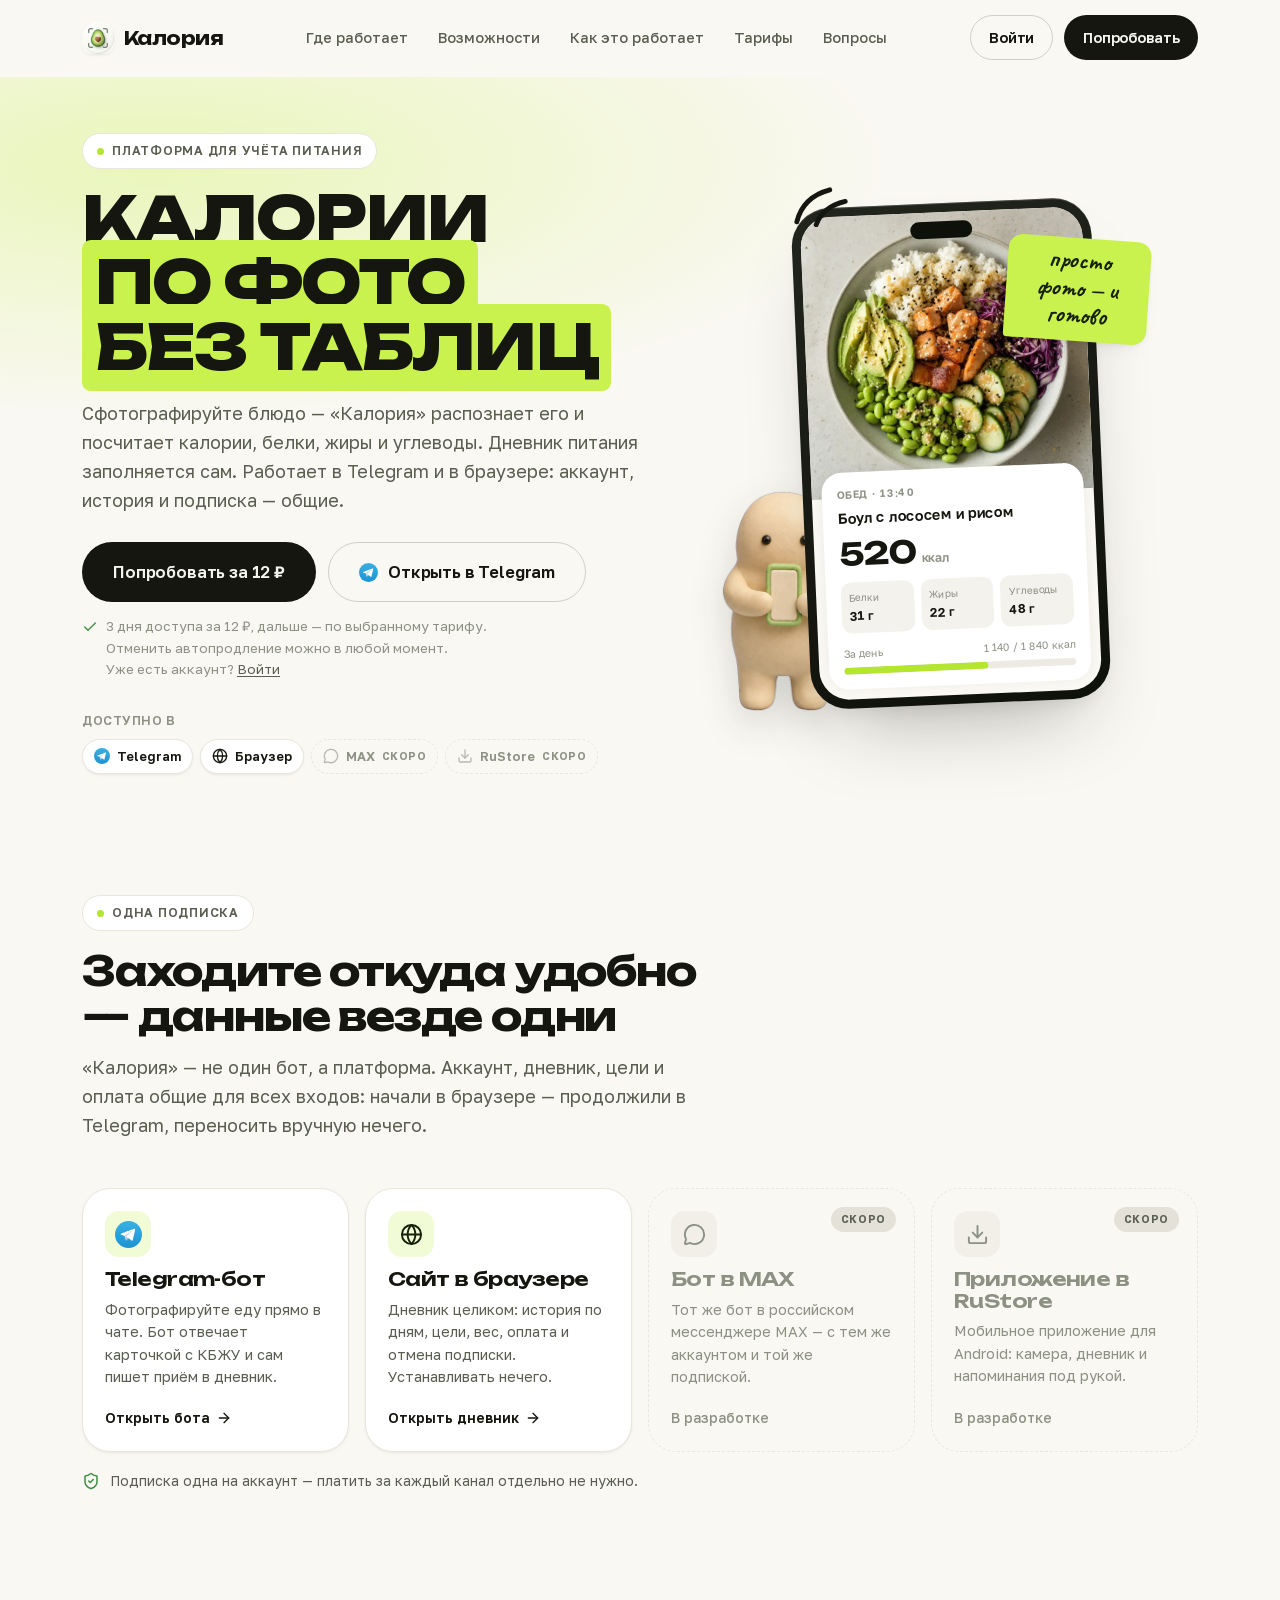
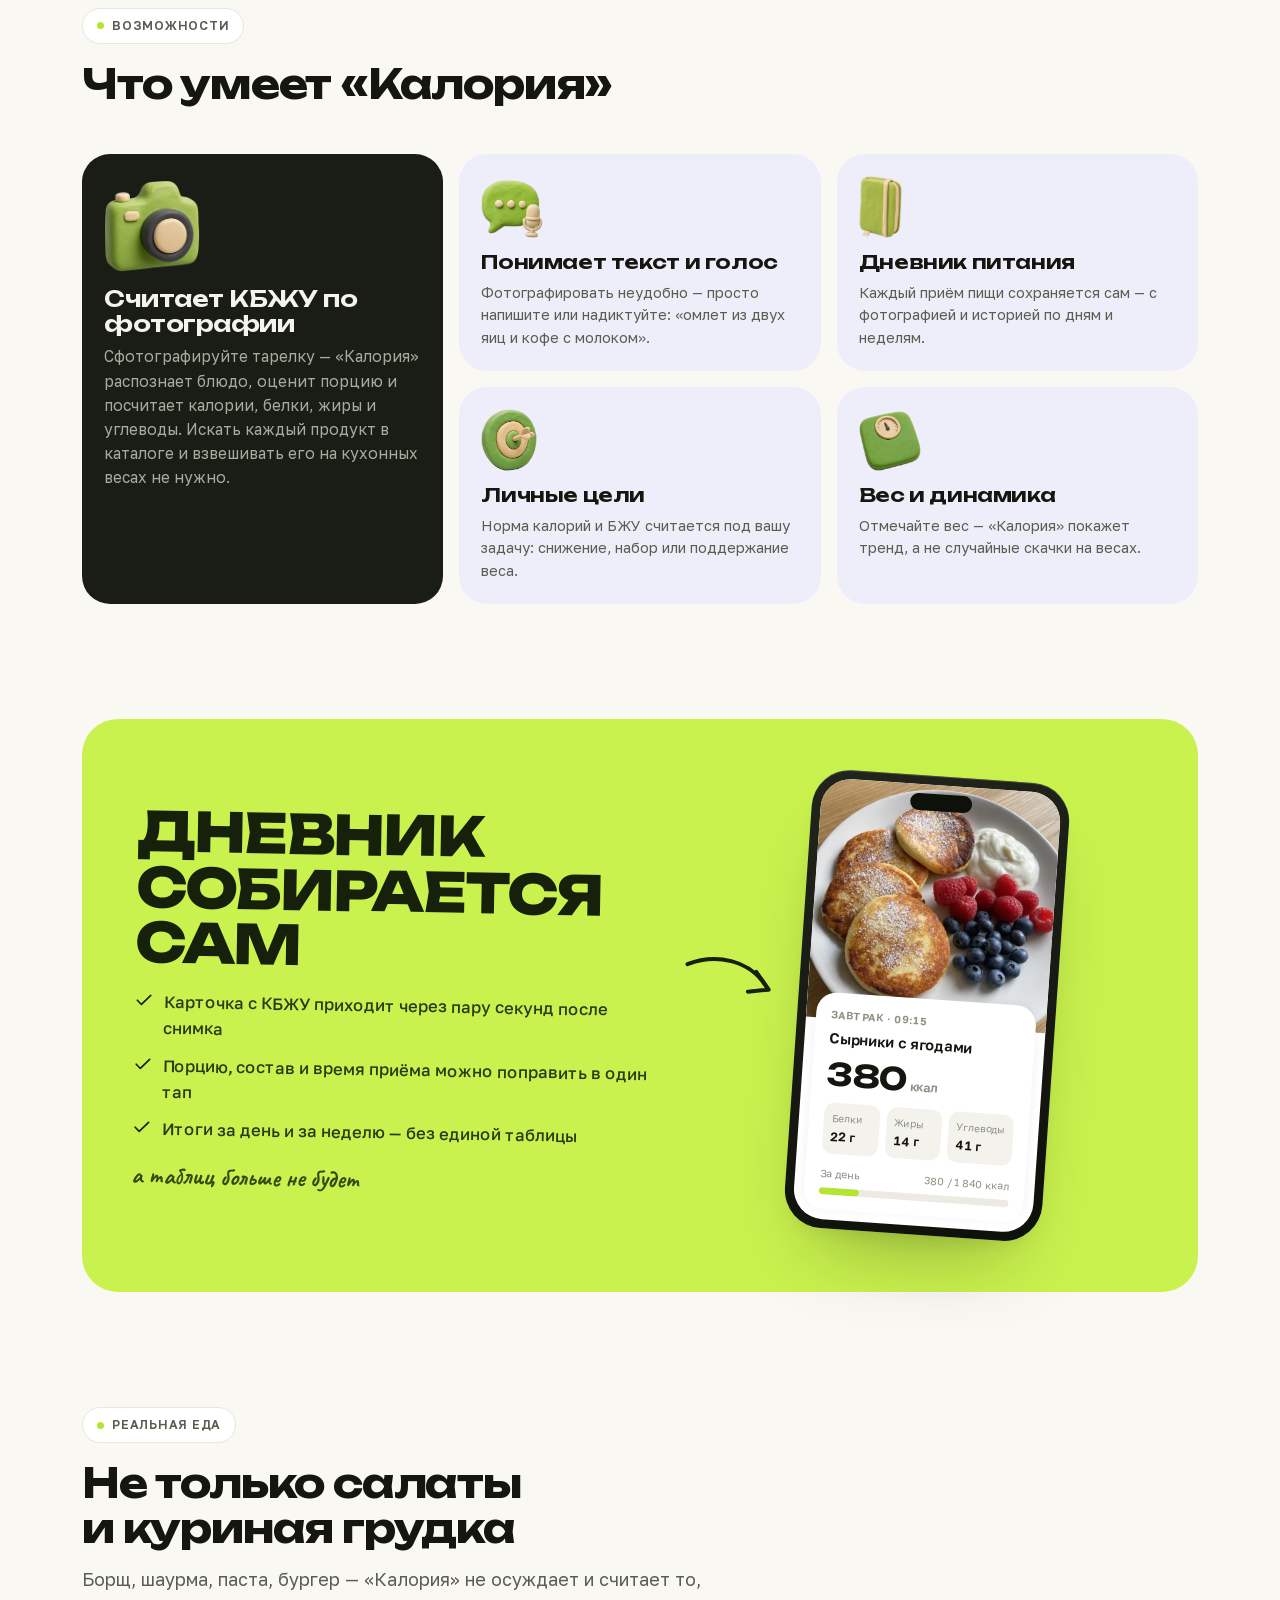
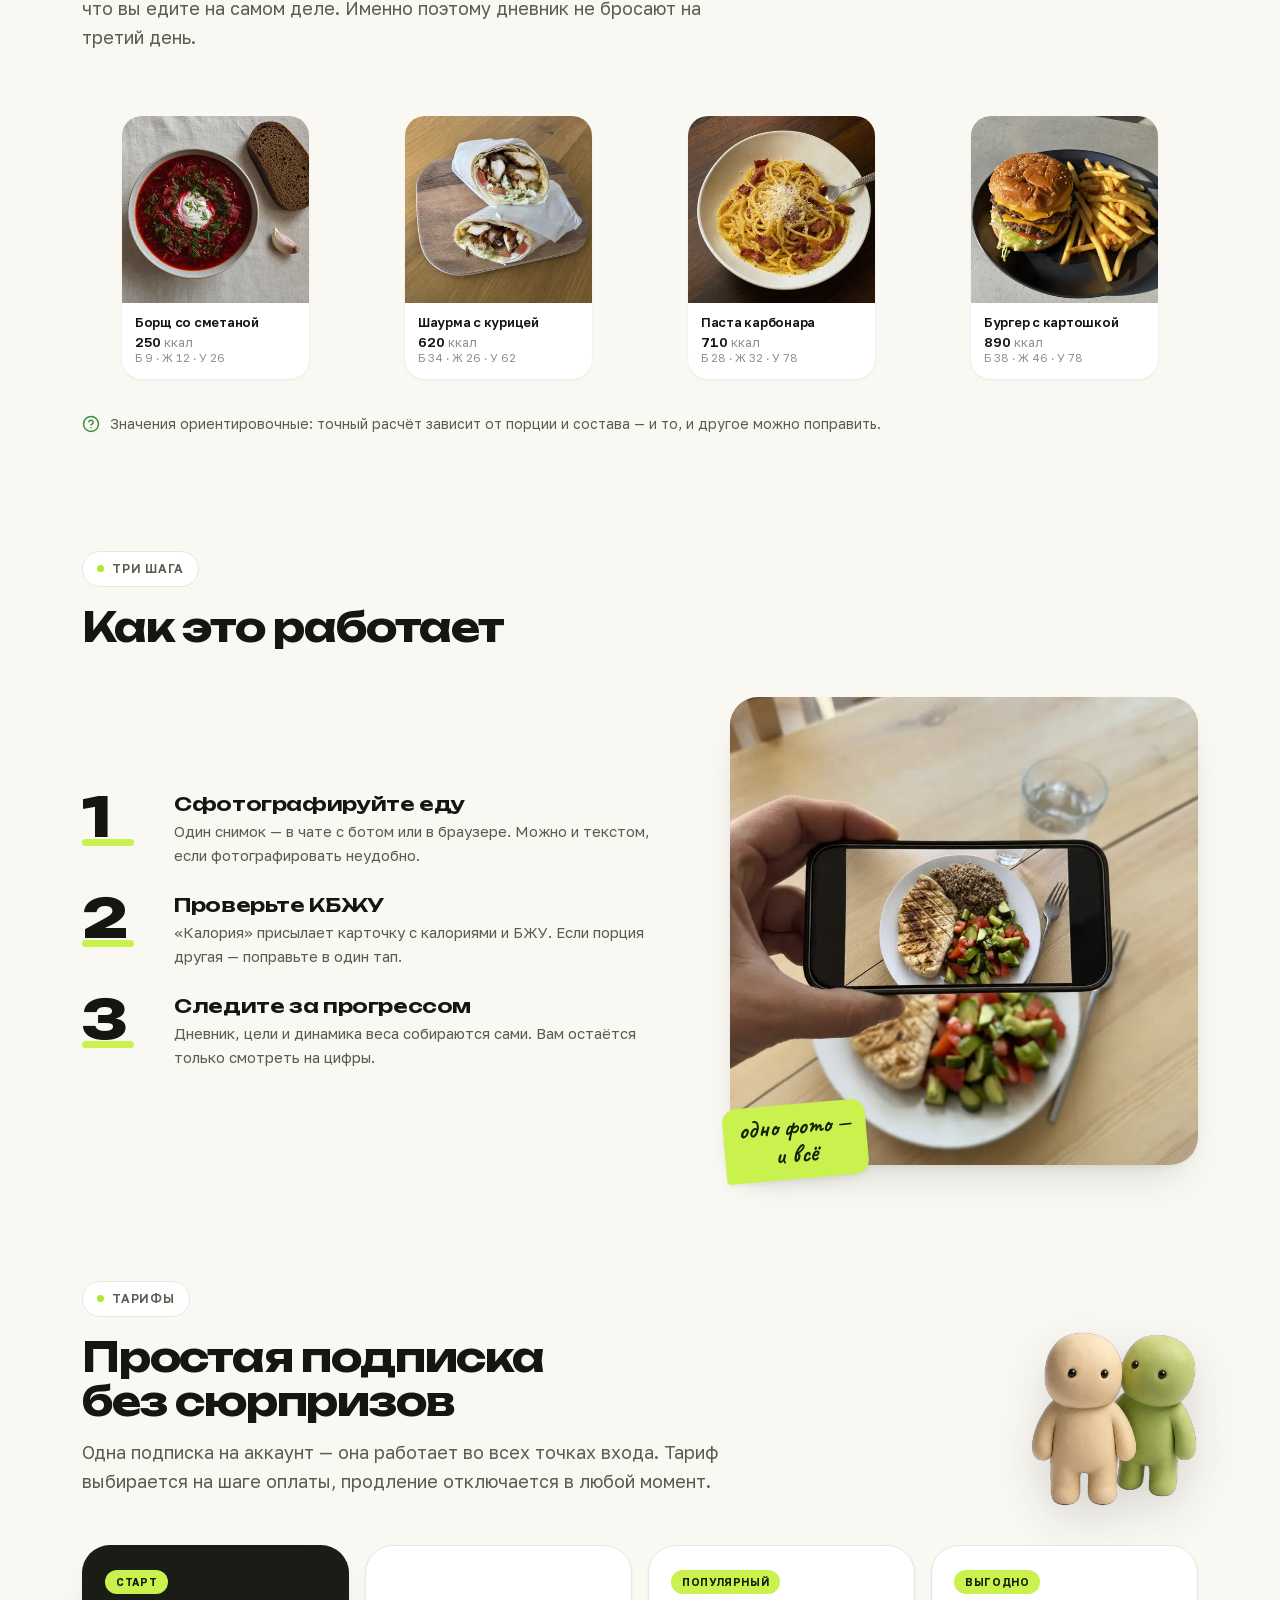
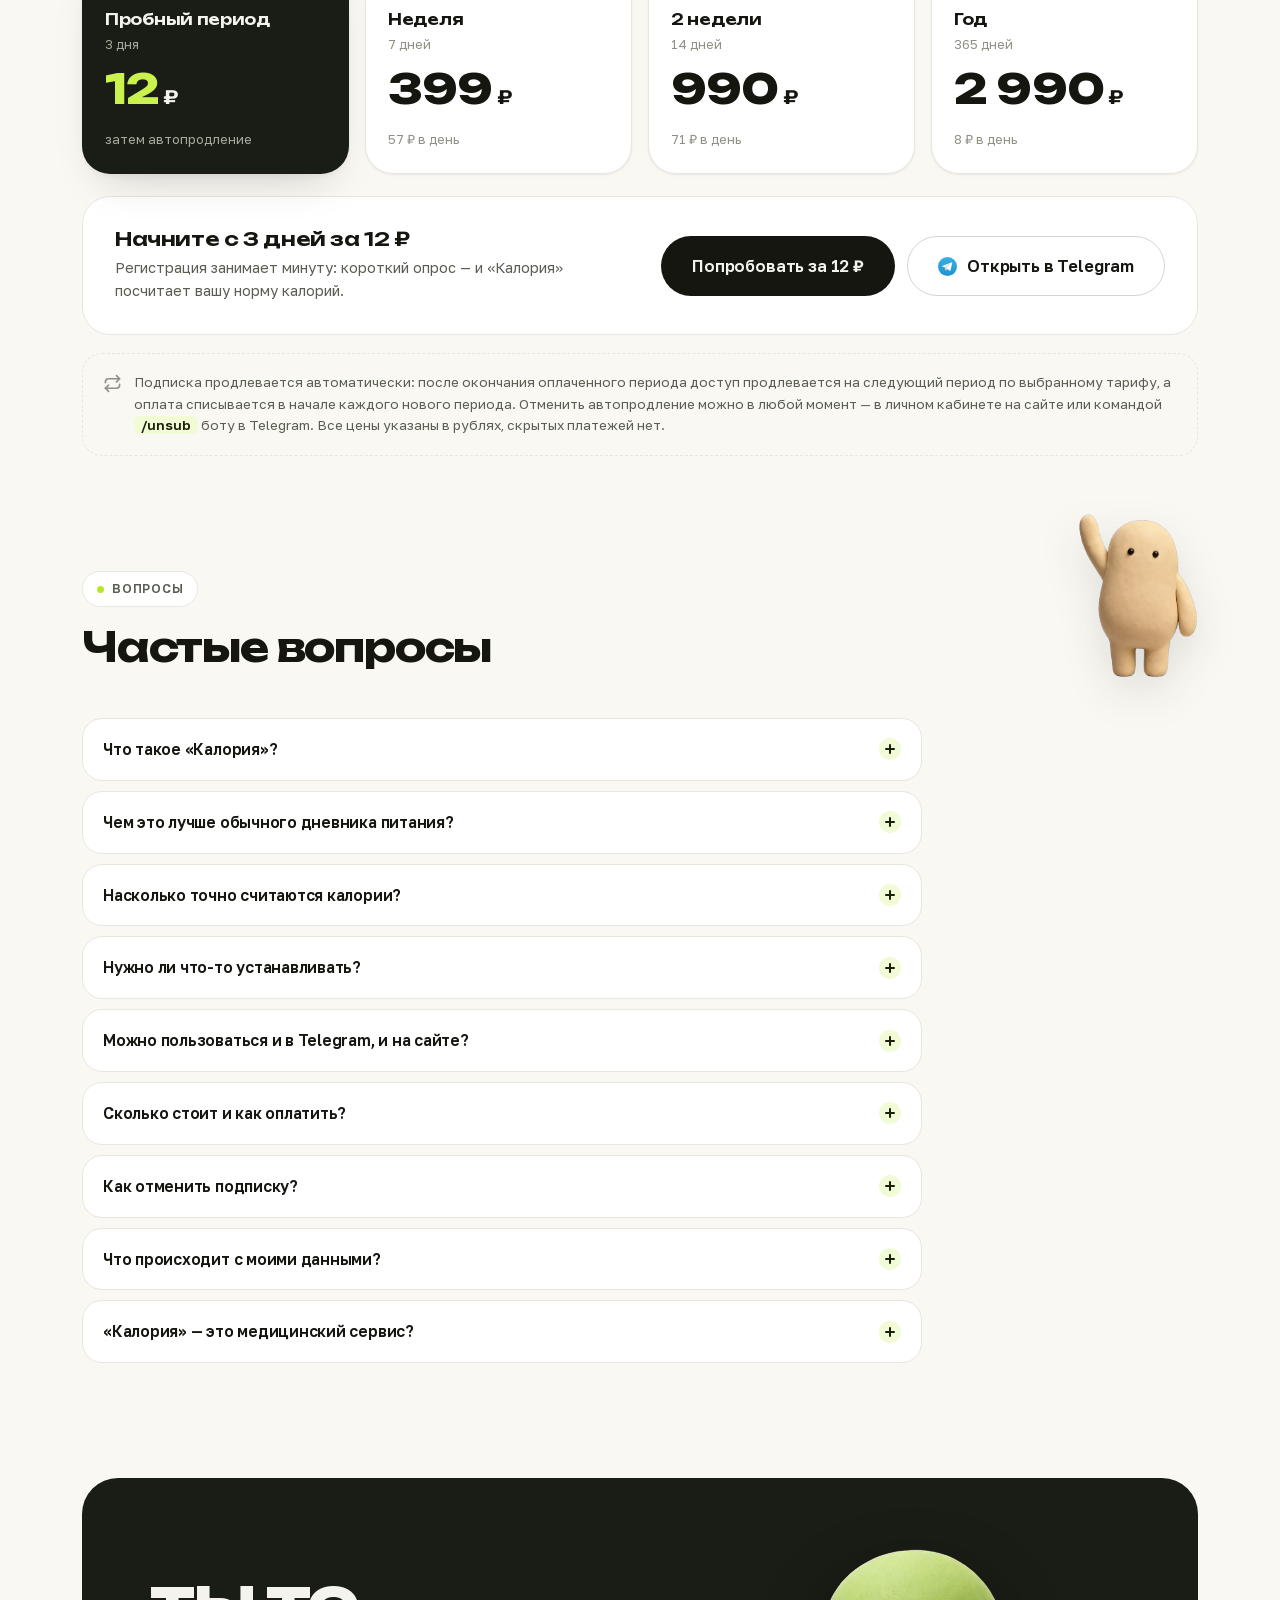
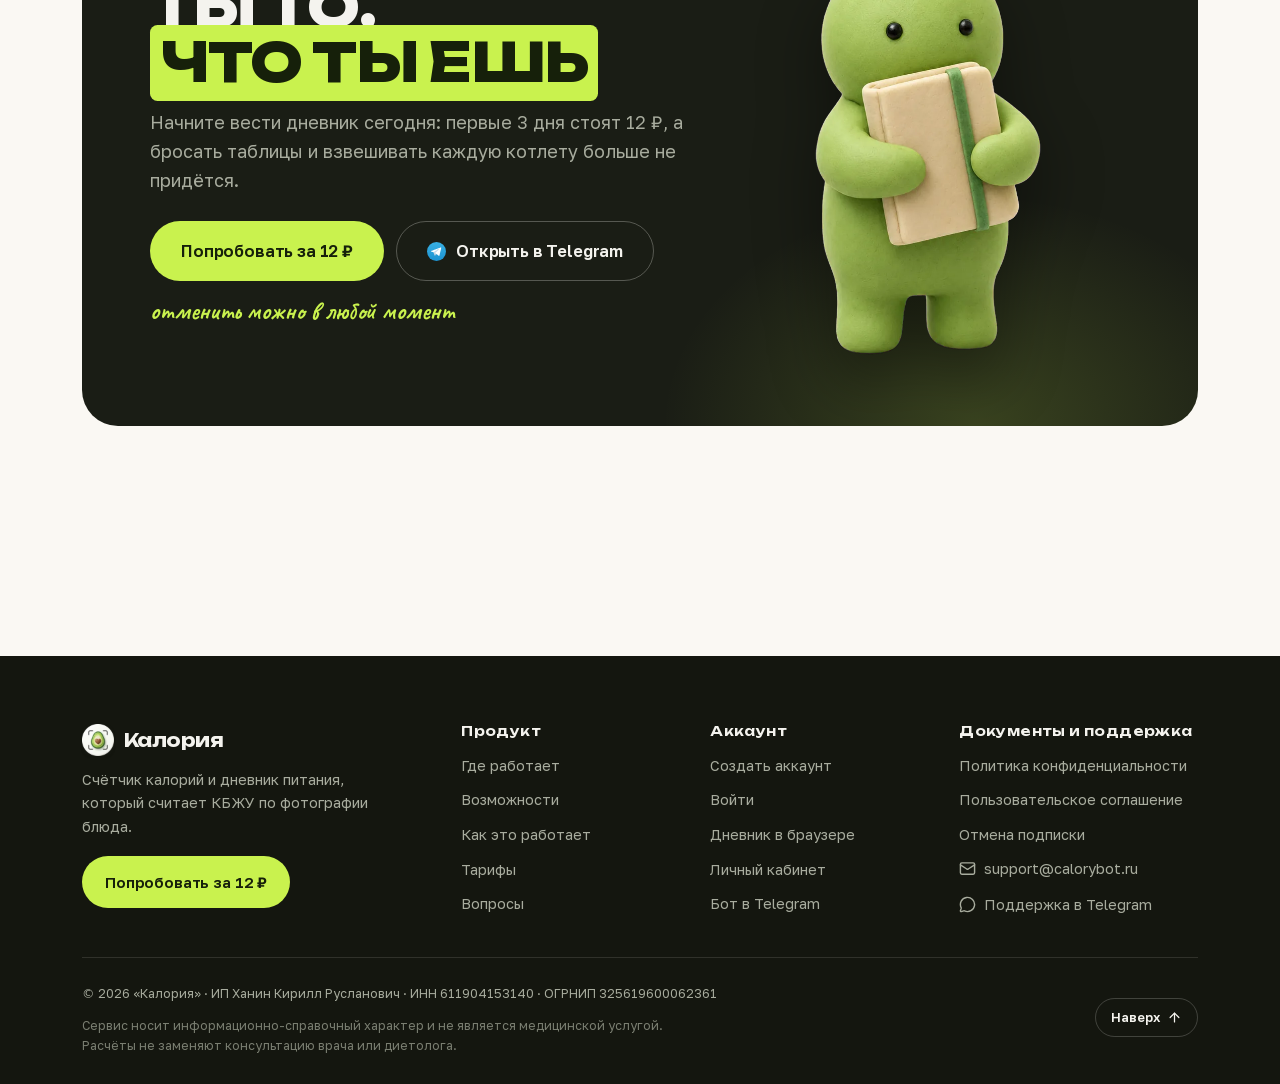
==== commit 00591f91: "feat: лендинг платформы вместо лендинга одного бота Старая страница говорила «мы Telegram-бот»: этот" ====
--- a/index.html
+++ b/index.html
@@ -3,9 +3,9 @@
 <head>
   <meta charset="utf-8">
   <meta name="viewport" content="width=device-width, initial-scale=1">
-  <title>Калория — счётчик калорий и дневник питания в Telegram</title>
-  <meta name="description" content="«Калория» — счётчик калорий в Telegram. Сфотографируйте блюдо — бот посчитает калории, белки, жиры и углеводы и сам ведёт дневник питания.">
-  <meta name="theme-color" content="#F5F1E8">
+  <title>Калория — счётчик калорий по фото: Telegram-бот и сайт</title>
+  <meta name="description" content="«Калория» считает калории, белки, жиры и углеводы по фотографии блюда и сама ведёт дневник питания. Одна подписка на все входы: Telegram-бот и сайт, скоро MAX и RuStore. Первые 3 дня — 12 ₽.">
+  <meta name="theme-color" content="#FAF8F3">
   <link rel="canonical" href="https://calorybot.ru/">
   <script>document.documentElement.classList.add('js');</script>
 
@@ -17,279 +17,730 @@
 
   <!-- Open Graph -->
   <meta property="og:type" content="website">
-  <meta property="og:title" content="Калория — счётчик калорий в Telegram">
-  <meta property="og:description" content="Сфотографируйте блюдо — бот посчитает КБЖУ и сам ведёт дневник питания прямо в Telegram.">
+  <meta property="og:site_name" content="Калория">
+  <meta property="og:title" content="Калория — счётчик калорий по фото">
+  <meta property="og:description" content="Сфотографируйте блюдо — «Калория» посчитает КБЖУ и сама заполнит дневник питания. В Telegram и в браузере, одна подписка на всё.">
   <meta property="og:url" content="https://calorybot.ru/">
-  <meta property="og:image" content="https://calorybot.ru/icon-512.png">
+  <meta property="og:image" content="https://calorybot.ru/og.jpg">
+  <meta property="og:image:type" content="image/jpeg">
+  <meta property="og:image:width" content="1200">
+  <meta property="og:image:height" content="630">
+  <meta property="og:image:alt" content="Калория — калории по фото без таблиц">
   <meta property="og:locale" content="ru_RU">
-
+  <meta name="twitter:card" content="summary_large_image">
+
+  <!-- Шрифты подключены до styles.css отдельным <link>, а не @import внутри него:
+       @import добавляет ещё один последовательный запрос перед первой отрисовкой,
+       и заголовок героя ждёт два круга вместо одного. Кириллические субсеты
+       предзагружены — они нужны LCP-элементу (заголовку). -->
+  <link rel="preload" href="/assets/fonts/unbounded-cyrillic.woff2" as="font" type="font/woff2" crossorigin>
+  <link rel="preload" href="/assets/fonts/golos-cyrillic.woff2" as="font" type="font/woff2" crossorigin>
+  <link rel="preload" href="/assets/img/dish-hero.webp" as="image" type="image/webp">
+  <link rel="stylesheet" href="/assets/fonts/fonts.css">
   <link rel="stylesheet" href="/assets/css/styles.css">
   <script src="/assets/js/config.js"></script>
   <script src="/assets/js/main.js" defer></script>
+
+  <script type="application/ld+json">
+  {
+    "@context": "https://schema.org",
+    "@type": "WebSite",
+    "name": "Калория",
+    "url": "https://calorybot.ru/",
+    "inLanguage": "ru-RU",
+    "description": "Счётчик калорий и дневник питания: КБЖУ по фотографии блюда в Telegram и в браузере."
+  }
+  </script>
 </head>
 <body>
 
-  <!-- Header -->
+  <!-- ══ Шапка ══════════════════════════════════════════════════════════ -->
   <header class="site-header" id="top">
     <div class="container nav">
       <a class="brand" href="#top" aria-label="Калория — на главную">
-        <img class="brand-mark" src="/assets/img/logo.png?v=2" alt="" width="32" height="32">
+        <img class="brand-mark" src="/assets/img/logo.webp" alt="" width="32" height="32">
         Калория
       </a>
+
       <nav class="nav-links" aria-label="Основная навигация">
+        <a href="#platform">Где работает</a>
+        <a href="#features">Возможности</a>
         <a href="#how">Как это работает</a>
-        <a href="#features">Возможности</a>
         <a href="#pricing">Тарифы</a>
         <a href="#faq">Вопросы</a>
       </nav>
-      <a class="btn btn-tg nav-cta" data-cta="bot" href="https://t.me/your_bot">
-        <img class="tg-logo" src="/assets/img/telegram.svg" alt="">
-        Открыть в Telegram
-      </a>
-      <button class="nav-toggle" type="button" aria-label="Меню" aria-expanded="false">
+
+      <div class="nav-actions">
+        <a class="btn btn-ghost" data-cta="login" href="https://my.calorybot.ru/auth">Войти</a>
+        <a class="btn" data-cta="start" href="https://my.calorybot.ru/">Попробовать</a>
+      </div>
+
+      <button class="nav-toggle" type="button" aria-label="Меню" aria-expanded="false" aria-controls="mobileMenu">
         <svg class="ic" aria-hidden="true"><use href="/assets/img/icons.svg#i-menu"></use></svg>
       </button>
     </div>
+
     <div class="container mobile-menu" id="mobileMenu">
-      <a href="#how">Как это работает</a>
-      <a href="#features">Возможности</a>
-      <a href="#pricing">Тарифы</a>
-      <a href="#faq">Вопросы</a>
-      <a class="btn btn-tg" data-cta="bot" href="https://t.me/your_bot">
-        <img class="tg-logo" src="/assets/img/telegram.svg" alt=""> Открыть в Telegram
-      </a>
+      <nav aria-label="Мобильная навигация">
+        <a href="#platform">Где работает</a>
+        <a href="#features">Возможности</a>
+        <a href="#how">Как это работает</a>
+        <a href="#pricing">Тарифы</a>
+        <a href="#faq">Вопросы</a>
+      </nav>
+      <div class="menu-cta">
+        <a class="btn" data-cta="start" href="https://my.calorybot.ru/">Попробовать за 12 ₽</a>
+        <a class="btn btn-light" data-cta="login" href="https://my.calorybot.ru/auth">
+          <svg class="ic" aria-hidden="true"><use href="/assets/img/icons.svg#i-log-in"></use></svg>
+          Войти в аккаунт
+        </a>
+        <a class="btn btn-light" data-cta="bot" href="https://t.me/CaloryzBot">
+          <img class="tg-logo" src="/assets/img/telegram.svg" alt="" width="19" height="19">
+          Открыть в Telegram
+        </a>
+      </div>
     </div>
   </header>
 
   <main>
-    <!-- Hero -->
+
+    <!-- ══ Герой ════════════════════════════════════════════════════════ -->
     <section class="hero">
-      <span class="blob" style="width:420px;height:420px;background:#E8EFD6;top:-120px;left:-140px;"></span>
-      <span class="blob" style="width:320px;height:320px;background:#EFE6D2;bottom:-120px;right:-100px;"></span>
       <div class="container hero-grid">
+
         <div class="hero-copy">
-          <span class="kicker">Счётчик калорий в Telegram</span>
-          <h1 class="h-display">Фотографируете еду — <span class="accent">видите&nbsp;КБЖУ</span></h1>
-          <p class="lead hero-lead">«Калория» считает калории, белки, жиры и углеводы по фотографии блюда и сама ведёт дневник питания. Без отдельных приложений и ручных таблиц.</p>
-          <div class="hero-actions">
-            <a class="btn btn-tg btn-lg" data-cta="bot" href="https://t.me/your_bot">
-              <img class="tg-logo" src="/assets/img/telegram.svg" alt="">
+          <span class="eyebrow"><span class="dot"></span> Платформа для учёта питания</span>
+
+          <h1 class="display">
+            Калории<br>
+            <span class="hl">по фото</span><br>
+            <span class="hl">без таблиц</span>
+          </h1>
+
+          <p class="lead">
+            Сфотографируйте блюдо — «Калория» распознает его и посчитает калории, белки, жиры
+            и углеводы. Дневник питания заполняется сам. Работает в Telegram и в браузере:
+            аккаунт, история и подписка — общие.
+          </p>
+
+          <div class="hero-cta">
+            <a class="btn btn-lg" data-cta="start" href="https://my.calorybot.ru/">Попробовать за 12 ₽</a>
+            <a class="btn btn-ghost btn-lg" data-cta="bot" href="https://t.me/CaloryzBot">
+              <img class="tg-logo" src="/assets/img/telegram.svg" alt="" width="19" height="19">
               Открыть в Telegram
             </a>
-            <a class="btn btn-ghost btn-lg" href="#how">Как это работает</a>
-          </div>
-          <ul class="hero-trust">
-            <li><svg class="ic" aria-hidden="true"><use href="/assets/img/icons.svg#i-message-circle"></use></svg> Работает в Telegram, без установки</li>
-            <li><svg class="ic" aria-hidden="true"><use href="/assets/img/icons.svg#i-camera"></use></svg> Распознаёт фото и текст</li>
-            <li><svg class="ic" aria-hidden="true"><use href="/assets/img/icons.svg#i-target"></use></svg> Цели по КБЖУ и прогресс</li>
-          </ul>
-        </div>
-
-        <div class="hero-art" aria-hidden="true">
-          <div class="hero-plate float">
-            <svg class="ic"><use href="/assets/img/icons.svg#i-salad"></use></svg>
-          </div>
-          <div class="hero-chip chip-a float-2" style="--rot:-3deg;">
-            <span class="tile tile-green"><svg class="ic"><use href="/assets/img/icons.svg#i-flame"></use></svg></span>
-            <span><b>Калории</b><small>и БЖУ за приём</small></span>
-          </div>
-          <div class="hero-chip chip-b float-3" style="--rot:2deg;">
-            <span class="tile tile-cream"><svg class="ic"><use href="/assets/img/icons.svg#i-camera"></use></svg></span>
-            <span><b>Фото блюда</b><small>распознаём состав</small></span>
-          </div>
-          <div class="hero-chip chip-c float" style="--rot:4deg;">
-            <span class="tile tile-green"><svg class="ic"><use href="/assets/img/icons.svg#i-chart-line"></use></svg></span>
-            <span><b>Прогресс</b><small>по дням и неделям</small></span>
-          </div>
-        </div>
-      </div>
-    </section>
-
-    <!-- How it works -->
+          </div>
+
+          <p class="hero-note">
+            <svg class="ic" aria-hidden="true"><use href="/assets/img/icons.svg#i-check"></use></svg>
+            <span>3 дня доступа за 12 ₽, дальше — по выбранному тарифу. Отменить автопродление можно
+            в любой момент.<br>Уже есть аккаунт? <a data-cta="login" href="https://my.calorybot.ru/auth">Войти</a></span>
+          </p>
+
+          <div class="entry-chips">
+            <span class="label">Доступно в</span>
+            <a class="chip" data-cta="bot" href="https://t.me/CaloryzBot">
+              <img class="tg-logo" src="/assets/img/telegram.svg" alt="" width="16" height="16">
+              Telegram
+            </a>
+            <a class="chip" data-cta="app" href="https://my.calorybot.ru/app">
+              <svg class="ic" aria-hidden="true"><use href="/assets/img/icons.svg#i-globe"></use></svg>
+              Браузер
+            </a>
+            <span class="chip chip--soon">
+              <svg class="ic" aria-hidden="true"><use href="/assets/img/icons.svg#i-message-circle"></use></svg>
+              MAX <span class="soon">скоро</span>
+            </span>
+            <span class="chip chip--soon">
+              <svg class="ic" aria-hidden="true"><use href="/assets/img/icons.svg#i-download"></use></svg>
+              RuStore <span class="soon">скоро</span>
+            </span>
+          </div>
+        </div>
+
+        <div class="hero-art">
+          <div class="art-stage">
+          <svg class="doodle-swoosh" viewBox="0 0 64 44" aria-hidden="true">
+            <path class="doodle" d="M6 38C10 22 21 10 40 5"/>
+            <path class="doodle" d="M26 41C30 30 39 21 56 17"/>
+          </svg>
+
+          <img class="hero-mascot" src="/assets/img/mascot-phone.webp" alt=""
+               width="520" height="929" loading="lazy" decoding="async">
+
+          <!-- Экран собран вёрсткой, а не отрендерен картинкой: так он резкий на
+               retina, весит ноль байт и цифры в нём можно править текстом. -->
+          <div class="device">
+            <div class="device-screen">
+              <img class="app-photo" src="/assets/img/dish-hero.webp"
+                   alt="Боул с лососем и рисом, сфотографированный сверху"
+                   width="720" height="720" fetchpriority="high" decoding="async">
+              <div class="app-card">
+                <div class="app-card-kicker">Обед · 13:40</div>
+                <div class="app-card-title">Боул с лососем и рисом</div>
+                <div class="app-kcal"><b>520</b><span>ккал</span></div>
+                <ul class="app-macros">
+                  <li><span class="k">Белки</span><span class="v">31 г</span></li>
+                  <li><span class="k">Жиры</span><span class="v">22 г</span></li>
+                  <li><span class="k">Углеводы</span><span class="v">48 г</span></li>
+                </ul>
+                <div class="app-bar-row">
+                  <div class="cap"><span>За день</span><span>1 140 / 1 840 ккал</span></div>
+                  <div class="app-track"><i style="width:62%"></i></div>
+                </div>
+              </div>
+            </div>
+          </div>
+
+          <p class="sticker sticker--hero hand">просто фото — и готово</p>
+          </div>
+        </div>
+
+      </div>
+    </section>
+
+    <!-- ══ Точки входа ══════════════════════════════════════════════════ -->
+    <section class="section" id="platform">
+      <div class="container">
+        <div class="section-head" data-reveal>
+          <span class="eyebrow"><span class="dot"></span> Одна подписка</span>
+          <h2 class="h2">Заходите откуда удобно — данные везде одни</h2>
+          <p class="lead">
+            «Калория» — не один бот, а платформа. Аккаунт, дневник, цели и оплата общие для всех
+            входов: начали в браузере — продолжили в Telegram, переносить вручную нечего.
+          </p>
+        </div>
+
+        <div class="entries">
+          <a class="entry" data-cta="bot" href="https://t.me/CaloryzBot" data-reveal>
+            <span class="entry-ico"><img class="tg-logo" src="/assets/img/telegram.svg" alt="" width="27" height="27"></span>
+            <h3 class="h3">Telegram-бот</h3>
+            <p>Фотографируйте еду прямо в чате. Бот отвечает карточкой с КБЖУ и сам пишет приём в дневник.</p>
+            <span class="go">Открыть бота
+              <svg class="ic" aria-hidden="true"><use href="/assets/img/icons.svg#i-arrow-right"></use></svg>
+            </span>
+          </a>
+
+          <a class="entry" data-cta="app" href="https://my.calorybot.ru/app" data-reveal>
+            <span class="entry-ico"><svg class="ic" aria-hidden="true"><use href="/assets/img/icons.svg#i-globe"></use></svg></span>
+            <h3 class="h3">Сайт в браузере</h3>
+            <p>Дневник целиком: история по дням, цели, вес, оплата и отмена подписки. Устанавливать нечего.</p>
+            <span class="go">Открыть дневник
+              <svg class="ic" aria-hidden="true"><use href="/assets/img/icons.svg#i-arrow-right"></use></svg>
+            </span>
+          </a>
+
+          <div class="entry entry--soon" data-entry="max" data-reveal>
+            <span class="badge-soon">скоро</span>
+            <span class="entry-ico"><svg class="ic" aria-hidden="true"><use href="/assets/img/icons.svg#i-message-circle"></use></svg></span>
+            <h3 class="h3">Бот в MAX</h3>
+            <p>Тот же бот в российском мессенджере MAX — с тем же аккаунтом и той же подпиской.</p>
+            <span class="go">В разработке</span>
+          </div>
+
+          <div class="entry entry--soon" data-entry="rustore" data-reveal>
+            <span class="badge-soon">скоро</span>
+            <span class="entry-ico"><svg class="ic" aria-hidden="true"><use href="/assets/img/icons.svg#i-download"></use></svg></span>
+            <h3 class="h3">Приложение в RuStore</h3>
+            <p>Мобильное приложение для Android: камера, дневник и напоминания под рукой.</p>
+            <span class="go">В разработке</span>
+          </div>
+        </div>
+
+        <p class="entries-note" data-reveal>
+          <svg class="ic" aria-hidden="true"><use href="/assets/img/icons.svg#i-shield-check"></use></svg>
+          Подписка одна на аккаунт — платить за каждый канал отдельно не нужно.
+        </p>
+      </div>
+    </section>
+
+    <!-- ══ Возможности ══════════════════════════════════════════════════ -->
+    <section class="section" id="features">
+      <div class="container">
+        <div class="section-head" data-reveal>
+          <span class="eyebrow"><span class="dot"></span> Возможности</span>
+          <h2 class="h2">Что умеет «Калория»</h2>
+        </div>
+
+        <div class="bento">
+          <article class="feature feature--lead" data-reveal>
+            <img src="/assets/img/i-camera.webp" alt="" width="200" height="193" loading="lazy" decoding="async">
+            <h3 class="h3">Считает КБЖУ по фотографии</h3>
+            <p>
+              Сфотографируйте тарелку — «Калория» распознает блюдо, оценит порцию и посчитает
+              калории, белки, жиры и углеводы. Искать каждый продукт в каталоге и взвешивать
+              его на кухонных весах не нужно.
+            </p>
+          </article>
+
+          <article class="feature" data-reveal>
+            <img src="/assets/img/i-chat.webp" alt="" width="200" height="189" loading="lazy" decoding="async">
+            <h3 class="h3">Понимает текст и голос</h3>
+            <p>Фотографировать неудобно — просто напишите или надиктуйте: «омлет из двух яиц и кофе с молоком».</p>
+          </article>
+
+          <article class="feature" data-reveal>
+            <img src="/assets/img/i-note.webp" alt="" width="200" height="284" loading="lazy" decoding="async">
+            <h3 class="h3">Дневник питания</h3>
+            <p>Каждый приём пищи сохраняется сам — с фотографией и историей по дням и неделям.</p>
+          </article>
+
+          <article class="feature" data-reveal>
+            <img src="/assets/img/i-target.webp" alt="" width="200" height="223" loading="lazy" decoding="async">
+            <h3 class="h3">Личные цели</h3>
+            <p>Норма калорий и БЖУ считается под вашу задачу: снижение, набор или поддержание веса.</p>
+          </article>
+
+          <article class="feature" data-reveal>
+            <img src="/assets/img/i-scale.webp" alt="" width="200" height="195" loading="lazy" decoding="async">
+            <h3 class="h3">Вес и динамика</h3>
+            <p>Отмечайте вес — «Калория» покажет тренд, а не случайные скачки на весах.</p>
+          </article>
+
+        </div>
+      </div>
+    </section>
+
+    <!-- ══ Лаймовый баннер ══════════════════════════════════════════════ -->
+    <section class="section band-wrap">
+      <div class="container">
+        <div class="band" data-reveal>
+          <div class="band-inner">
+            <div class="band-grid">
+              <div>
+                <h2 class="display display--sm">Дневник<br>собирается сам</h2>
+                <ul class="band-list">
+                  <li>
+                    <svg class="ic" aria-hidden="true"><use href="/assets/img/icons.svg#i-check"></use></svg>
+                    Карточка с КБЖУ приходит через пару секунд после снимка
+                  </li>
+                  <li>
+                    <svg class="ic" aria-hidden="true"><use href="/assets/img/icons.svg#i-check"></use></svg>
+                    Порцию, состав и время приёма можно поправить в один тап
+                  </li>
+                  <li>
+                    <svg class="ic" aria-hidden="true"><use href="/assets/img/icons.svg#i-check"></use></svg>
+                    Итоги за день и за неделю — без единой таблицы
+                  </li>
+                </ul>
+                <p class="hand">а таблиц больше не будет</p>
+              </div>
+
+              <div class="band-art">
+                <svg class="doodle-arrow" viewBox="0 0 120 76" aria-hidden="true">
+                  <path class="doodle" d="M6 18C40 4 84 10 106 46"/>
+                  <path class="doodle" d="M92 26l16 22-26 3"/>
+                </svg>
+                <div class="device">
+                  <div class="device-screen">
+                    <img class="app-photo" src="/assets/img/dish-morning.webp"
+                         alt="Сырники с ягодами и сметаной на белой тарелке"
+                         width="640" height="640" loading="lazy" decoding="async">
+                    <div class="app-card">
+                      <div class="app-card-kicker">Завтрак · 09:15</div>
+                      <div class="app-card-title">Сырники с ягодами</div>
+                      <div class="app-kcal"><b>380</b><span>ккал</span></div>
+                      <ul class="app-macros">
+                        <li><span class="k">Белки</span><span class="v">22 г</span></li>
+                        <li><span class="k">Жиры</span><span class="v">14 г</span></li>
+                        <li><span class="k">Углеводы</span><span class="v">41 г</span></li>
+                      </ul>
+                      <div class="app-bar-row">
+                        <div class="cap"><span>За день</span><span>380 / 1 840 ккал</span></div>
+                        <div class="app-track"><i style="width:21%"></i></div>
+                      </div>
+                    </div>
+                  </div>
+                </div>
+              </div>
+            </div>
+          </div>
+        </div>
+      </div>
+    </section>
+
+    <!-- ══ Реальная еда ═════════════════════════════════════════════════ -->
+    <section class="section" id="food">
+      <div class="container">
+        <div class="section-head" data-reveal>
+          <span class="eyebrow"><span class="dot"></span> Реальная еда</span>
+          <h2 class="h2">Не только салаты и куриная грудка</h2>
+          <p class="lead">
+            Борщ, шаурма, паста, бургер — «Калория» не осуждает и считает то, что вы едите
+            на самом деле. Именно поэтому дневник не бросают на третий день.
+          </p>
+        </div>
+
+        <div class="foods" data-reveal>
+          <figure class="food">
+            <img src="/assets/img/dish-soup.webp" alt="Борщ со сметаной и ржаным хлебом"
+                 width="360" height="360" loading="lazy" decoding="async">
+            <figcaption>
+              <span class="name">Борщ со сметаной</span>
+              <span class="kcal"><b>250</b> ккал</span>
+              <span class="macros">Б 9 · Ж 12 · У 26</span>
+            </figcaption>
+          </figure>
+          <figure class="food">
+            <img src="/assets/img/dish-shawarma.webp" alt="Шаурма с курицей, разрезанная пополам"
+                 width="360" height="360" loading="lazy" decoding="async">
+            <figcaption>
+              <span class="name">Шаурма с курицей</span>
+              <span class="kcal"><b>620</b> ккал</span>
+              <span class="macros">Б 34 · Ж 26 · У 62</span>
+            </figcaption>
+          </figure>
+          <figure class="food">
+            <img src="/assets/img/dish-pasta.webp" alt="Паста карбонара в белой тарелке"
+                 width="360" height="360" loading="lazy" decoding="async">
+            <figcaption>
+              <span class="name">Паста карбонара</span>
+              <span class="kcal"><b>710</b> ккал</span>
+              <span class="macros">Б 28 · Ж 32 · У 78</span>
+            </figcaption>
+          </figure>
+          <figure class="food">
+            <img src="/assets/img/dish-burger.webp" alt="Двойной чизбургер с картофелем фри"
+                 width="360" height="360" loading="lazy" decoding="async">
+            <figcaption>
+              <span class="name">Бургер с картошкой</span>
+              <span class="kcal"><b>890</b> ккал</span>
+              <span class="macros">Б 38 · Ж 46 · У 78</span>
+            </figcaption>
+          </figure>
+        </div>
+
+        <p class="entries-note" data-reveal>
+          <svg class="ic" aria-hidden="true"><use href="/assets/img/icons.svg#i-circle-help"></use></svg>
+          Значения ориентировочные: точный расчёт зависит от порции и состава — и то, и другое можно поправить.
+        </p>
+      </div>
+    </section>
+
+    <!-- ══ Как это работает ═════════════════════════════════════════════ -->
     <section class="section" id="how">
       <div class="container">
         <div class="section-head" data-reveal>
-          <span class="kicker">Как это работает</span>
-          <h2 class="h-section">Три шага — и дневник ведётся сам</h2>
-          <p class="lead">Не нужно искать продукты в каталогах и заполнять таблицы. Достаточно отправить сообщение боту.</p>
-        </div>
-        <div class="steps">
-          <article class="step" data-reveal>
-            <div class="step-icon"><svg class="ic"><use href="/assets/img/icons.svg#i-camera"></use></svg></div>
-            <h3>Отправьте фото</h3>
-            <p>Сфотографируйте блюдо или опишите его текстом прямо в чате с ботом.</p>
-          </article>
-          <article class="step" data-reveal>
-            <div class="step-icon"><svg class="ic"><use href="/assets/img/icons.svg#i-sparkles"></use></svg></div>
-            <h3>Бот распознаёт</h3>
-            <p>«Калория» определяет блюдо и считает калории, белки, жиры и углеводы.</p>
-          </article>
-          <article class="step" data-reveal>
-            <div class="step-icon"><svg class="ic"><use href="/assets/img/icons.svg#i-chart-line"></use></svg></div>
-            <h3>Следите за прогрессом</h3>
-            <p>Дневник, цели и сводки по дням и неделям собираются автоматически.</p>
-          </article>
-        </div>
-      </div>
-    </section>
-
-    <!-- Features -->
-    <section class="section" id="features">
-      <div class="container">
-        <div class="section-head" data-reveal>
-          <span class="kicker">Возможности</span>
-          <h2 class="h-section">Всё для учёта питания — в одном чате</h2>
-        </div>
-        <div class="bento">
-          <article class="feature feature--lead" data-reveal>
-            <div class="feature-tile tile-green"><svg class="ic"><use href="/assets/img/icons.svg#i-camera"></use></svg></div>
-            <h3>Распознавание по фотографии</h3>
-            <p>Сфотографируйте тарелку — бот определит состав и посчитает КБЖУ. Не нужно вручную искать каждый продукт в каталогах.</p>
-          </article>
-          <article class="feature" data-reveal>
-            <div class="feature-tile tile-cream"><svg class="ic"><use href="/assets/img/icons.svg#i-notebook-pen"></use></svg></div>
-            <h3>Дневник питания</h3>
-            <p>Каждый приём пищи сохраняется автоматически, с историей по дням.</p>
-          </article>
-          <article class="feature" data-reveal>
-            <div class="feature-tile tile-green"><svg class="ic"><use href="/assets/img/icons.svg#i-target"></use></svg></div>
-            <h3>Личные цели</h3>
-            <p>Норма калорий и БЖУ под вашу задачу: снижение, набор или поддержание веса.</p>
-          </article>
-          <article class="feature" data-reveal>
-            <div class="feature-tile tile-cream"><svg class="ic"><use href="/assets/img/icons.svg#i-trending-up"></use></svg></div>
-            <h3>Прогресс и сводки</h3>
-            <p>Понятные итоги за день и неделю, чтобы видеть динамику без лишних цифр.</p>
-          </article>
-          <article class="feature feature--wide" data-reveal>
-            <div class="feature-tile tile-green"><svg class="ic"><use href="/assets/img/icons.svg#i-bell"></use></svg></div>
-            <h3>Напоминания</h3>
-            <p>Мягкие напоминания внести приём пищи, чтобы дневник не оставался пустым.</p>
-          </article>
-          <article class="feature feature--wide" data-reveal>
-            <div class="feature-tile tile-cream"><svg class="ic"><use href="/assets/img/icons.svg#i-message-circle"></use></svg></div>
-            <h3>Всё в Telegram</h3>
-            <p>Никаких новых приложений и регистраций — пользуйтесь там, где уже общаетесь.</p>
-          </article>
-        </div>
-      </div>
-    </section>
-
-    <!-- Pricing -->
+          <span class="eyebrow"><span class="dot"></span> Три шага</span>
+          <h2 class="h2">Как это работает</h2>
+        </div>
+
+        <div class="how-grid">
+          <div class="steps">
+            <article class="step" data-reveal>
+              <span class="step-num" aria-hidden="true">1</span>
+              <div>
+                <h3 class="h3">Сфотографируйте еду</h3>
+                <p>Один снимок — в чате с ботом или в браузере. Можно и текстом, если фотографировать неудобно.</p>
+              </div>
+            </article>
+            <article class="step" data-reveal>
+              <span class="step-num" aria-hidden="true">2</span>
+              <div>
+                <h3 class="h3">Проверьте КБЖУ</h3>
+                <p>«Калория» присылает карточку с калориями и БЖУ. Если порция другая — поправьте в один тап.</p>
+              </div>
+            </article>
+            <article class="step" data-reveal>
+              <span class="step-num" aria-hidden="true">3</span>
+              <div>
+                <h3 class="h3">Следите за прогрессом</h3>
+                <p>Дневник, цели и динамика веса собираются сами. Вам остаётся только смотреть на цифры.</p>
+              </div>
+            </article>
+          </div>
+
+          <div class="how-art" data-reveal>
+            <img src="/assets/img/shot-hand.webp"
+                 alt="Человек фотографирует на телефон свою тарелку с куриной грудкой, гречкой и салатом"
+                 width="760" height="760" loading="lazy" decoding="async">
+            <p class="sticker hand">одно фото — и всё</p>
+          </div>
+        </div>
+      </div>
+    </section>
+
+    <!-- ══ Тарифы ═══════════════════════════════════════════════════════ -->
     <section class="section" id="pricing">
       <div class="container">
-        <div class="section-head" data-reveal>
-          <span class="kicker">Тарифы</span>
-          <h2 class="h-section">Простая подписка без сюрпризов</h2>
-          <p class="lead">Выберите подходящий тариф. Подписка продлевается автоматически — отменить можно в любой момент.</p>
-        </div>
-        <div class="pricing-grid" id="pricingGrid" data-reveal></div>
+        <div class="pricing-head" data-reveal>
+          <div class="section-head">
+            <span class="eyebrow"><span class="dot"></span> Тарифы</span>
+            <h2 class="h2">Простая подписка без сюрпризов</h2>
+            <p class="lead">
+              Одна подписка на аккаунт — она работает во всех точках входа. Тариф выбирается
+              на шаге оплаты, продление отключается в любой момент.
+            </p>
+          </div>
+          <img class="pricing-mascot" src="/assets/img/mascot-duo.webp" alt=""
+               width="620" height="648" loading="lazy" decoding="async">
+        </div>
+
+        <!-- Источник правды по ценам — CALORIYA.PRICING в config.js: тот же массив
+             читает оферта, поэтому лендинг и документ не могут разойтись.
+             Разметка ниже — fallback: она нужна поисковику, который не исполняет
+             скрипты, и читателю с отключённым JS. main.js переписывает сетку
+             конфигом и кричит в консоль, если fallback отстал. Тот же приём уже
+             применён в самой оферте (terms/index.html, п. 7.2). -->
+        <div class="pricing-grid" id="pricingGrid" data-reveal>
+          <article class="plan plan--featured">
+            <span class="plan-badge">Старт</span>
+            <span class="plan-title">Пробный период</span>
+            <span class="plan-duration">3 дня</span>
+            <span class="plan-price"><b>12</b><span class="cur">₽</span></span>
+            <span class="plan-meta">затем автопродление</span>
+          </article>
+          <article class="plan">
+            <span class="plan-badge plan-badge--empty">·</span>
+            <span class="plan-title">Неделя</span>
+            <span class="plan-duration">7 дней</span>
+            <span class="plan-price"><b>399</b><span class="cur">₽</span></span>
+            <span class="plan-meta">57 ₽ в день</span>
+          </article>
+          <article class="plan">
+            <span class="plan-badge">Популярный</span>
+            <span class="plan-title">2 недели</span>
+            <span class="plan-duration">14 дней</span>
+            <span class="plan-price"><b>990</b><span class="cur">₽</span></span>
+            <span class="plan-meta">71 ₽ в день</span>
+          </article>
+          <article class="plan">
+            <span class="plan-badge">Выгодно</span>
+            <span class="plan-title">Год</span>
+            <span class="plan-duration">365 дней</span>
+            <span class="plan-price"><b>2&nbsp;990</b><span class="cur">₽</span></span>
+            <span class="plan-meta">8 ₽ в день</span>
+          </article>
+        </div>
+
+        <div class="pricing-cta" data-reveal>
+          <div>
+            <h3 class="h3">Начните с 3 дней за 12 ₽</h3>
+            <p>Регистрация занимает минуту: короткий опрос — и «Калория» посчитает вашу норму калорий.</p>
+          </div>
+          <div class="actions">
+            <a class="btn btn-lg" data-cta="start" href="https://my.calorybot.ru/">Попробовать за 12 ₽</a>
+            <a class="btn btn-ghost btn-lg" data-cta="bot" href="https://t.me/CaloryzBot">
+              <img class="tg-logo" src="/assets/img/telegram.svg" alt="" width="19" height="19">
+              Открыть в Telegram
+            </a>
+          </div>
+        </div>
+
+        <!-- Раскрытие условий автопродления — самый нагруженный юридически текст
+             на странице, поэтому он есть в разметке, а не только в config.js:
+             при отключённом JS блок обязан остаться читаемым. main.js
+             перезаписывает его значением CALORIYA.BILLING_NOTE. -->
         <div class="billing-note" data-reveal>
           <svg class="ic" aria-hidden="true"><use href="/assets/img/icons.svg#i-repeat"></use></svg>
-          <p id="billingNote"></p>
-        </div>
-      </div>
-    </section>
-
-    <!-- FAQ -->
+          <p id="billingNote">
+            Подписка продлевается автоматически: после окончания оплаченного периода доступ
+            продлевается на следующий период по выбранному тарифу, а оплата списывается в начале
+            каждого нового периода. Отменить автопродление можно в любой момент — в личном кабинете
+            на сайте или командой <code data-cancel-cmd>/unsub</code> боту в Telegram. Все цены
+            указаны в рублях, скрытых платежей нет.
+          </p>
+        </div>
+      </div>
+    </section>
+
+    <!-- ══ Вопросы ══════════════════════════════════════════════════════ -->
     <section class="section" id="faq">
       <div class="container">
-        <div class="section-head" data-reveal>
-          <span class="kicker">Вопросы</span>
-          <h2 class="h-section">Частые вопросы</h2>
-        </div>
+        <div class="faq-head" data-reveal>
+          <div class="section-head">
+            <span class="eyebrow"><span class="dot"></span> Вопросы</span>
+            <h2 class="h2">Частые вопросы</h2>
+          </div>
+          <img class="faq-mascot" src="/assets/img/mascot-wave.webp" alt=""
+               width="340" height="468" loading="lazy" decoding="async">
+        </div>
+
         <div class="faq">
           <details class="qa" data-reveal>
-            <summary>Что такое «Калория»? <span class="qa-mark"><svg class="ic"><use href="/assets/img/icons.svg#i-check"></use></svg></span></summary>
-            <div class="qa-body">Это счётчик калорий в виде Telegram-бота. Вы отправляете фотографию или описание блюда, а бот считает калории и БЖУ и ведёт за вас дневник питания.</div>
-          </details>
-          <details class="qa" data-reveal>
-            <summary>Нужно ли устанавливать приложение? <span class="qa-mark"><svg class="ic"><use href="/assets/img/icons.svg#i-check"></use></svg></span></summary>
-            <div class="qa-body">Нет. «Калория» работает прямо в Telegram — отдельное приложение и регистрация не нужны.</div>
-          </details>
-          <details class="qa" data-reveal>
-            <summary>Сколько стоит и как оплатить? <span class="qa-mark"><svg class="ic"><use href="/assets/img/icons.svg#i-check"></use></svg></span></summary>
-            <div class="qa-body">Доступ к сервису оформляется по подписке — на неделю, две недели или год. Актуальные тарифы указаны в разделе «Тарифы»; оплатить можно в Telegram или на сайте.</div>
-          </details>
-          <details class="qa" data-reveal>
-            <summary>Как отменить подписку? <span class="qa-mark"><svg class="ic"><use href="/assets/img/icons.svg#i-check"></use></svg></span></summary>
-            <div class="qa-body">Отправьте боту команду <code data-cancel-cmd>/unsub</code> — или нажмите «Отменить подписку» в личном кабинете, если подписка оформлена на сайте. Автопродление отключится, повторных списаний не будет. Сделать это можно в любой момент.</div>
-          </details>
-          <details class="qa" data-reveal>
-            <summary>Как работает автопродление? <span class="qa-mark"><svg class="ic"><use href="/assets/img/icons.svg#i-check"></use></svg></span></summary>
-            <div class="qa-body">После окончания оплаченного периода подписка продлевается автоматически, а оплата списывается в начале нового периода. Если отключить автопродление командой <code data-cancel-cmd>/unsub</code>, доступ сохранится до конца уже оплаченного срока.</div>
-          </details>
-          <details class="qa" data-reveal>
-            <summary>Что происходит с моими данными? <span class="qa-mark"><svg class="ic"><use href="/assets/img/icons.svg#i-check"></use></svg></span></summary>
-            <div class="qa-body">Мы обрабатываем данные только в объёме, необходимом для работы сервиса. Подробности — в <a data-link="privacy" href="/privacy/">политике конфиденциальности</a>.</div>
-          </details>
-          <details class="qa" data-reveal>
-            <summary>«Калория» — это медицинский сервис? <span class="qa-mark"><svg class="ic"><use href="/assets/img/icons.svg#i-check"></use></svg></span></summary>
-            <div class="qa-body">Нет. Сервис носит информационно-справочный характер и не заменяет консультацию врача или диетолога.</div>
-          </details>
-        </div>
-      </div>
-    </section>
-
-    <!-- Final CTA -->
+            <summary>Что такое «Калория»?<span class="qa-mark" aria-hidden="true"></span></summary>
+            <div class="qa-body">
+              Сервис учёта питания. Вы отправляете фотографию или описание блюда, «Калория» считает
+              калории и БЖУ и ведёт за вас дневник питания. Пользоваться можно в Telegram-боте
+              или на сайте — это один и тот же аккаунт.
+            </div>
+          </details>
+
+          <details class="qa" data-reveal>
+            <summary>Чем это лучше обычного дневника питания?<span class="qa-mark" aria-hidden="true"></span></summary>
+            <div class="qa-body">
+              В обычном счётчике каждый приём пищи нужно собрать руками: найти продукт в каталоге,
+              указать вес, повторить для всех ингредиентов. Именно на этом дневники и бросают.
+              Здесь вместо этого одна фотография.
+            </div>
+          </details>
+
+          <details class="qa" data-reveal>
+            <summary>Насколько точно считаются калории?<span class="qa-mark" aria-hidden="true"></span></summary>
+            <div class="qa-body">
+              По фотографии нельзя узнать точный вес и состав блюда, поэтому «Калория» даёт оценку —
+              и её видно сразу: порцию, состав и время приёма можно поправить в один тап. Для контроля
+              питания важна не абсолютная точность каждого приёма, а честная динамика за неделю.
+            </div>
+          </details>
+
+          <details class="qa" data-reveal>
+            <summary>Нужно ли что-то устанавливать?<span class="qa-mark" aria-hidden="true"></span></summary>
+            <div class="qa-body">
+              Нет. «Калория» работает в Telegram и в обычном браузере — и на телефоне, и на компьютере.
+              Приложение для Android в RuStore и бот в MAX появятся позже; подписка останется той же.
+            </div>
+          </details>
+
+          <details class="qa" data-reveal>
+            <summary>Можно пользоваться и в Telegram, и на сайте?<span class="qa-mark" aria-hidden="true"></span></summary>
+            <div class="qa-body">
+              Да, и это одна и та же учётная запись: дневник, цели и подписка общие. Привязать Telegram
+              к веб-аккаунту можно в <a data-link="account" href="https://my.calorybot.ru/account">личном кабинете</a>.
+            </div>
+          </details>
+
+          <details class="qa" data-reveal>
+            <summary>Сколько стоит и как оплатить?<span class="qa-mark" aria-hidden="true"></span></summary>
+            <div class="qa-body">
+              Доступ оформляется по подписке: 3 дня, неделя, 2 недели или год — актуальные цены в разделе
+              <a href="#pricing">«Тарифы»</a>. Оплата картой на защищённой странице платёжного провайдера;
+              на указанный при оплате адрес приходит чек.
+            </div>
+          </details>
+
+          <details class="qa" data-reveal>
+            <summary>Как отменить подписку?<span class="qa-mark" aria-hidden="true"></span></summary>
+            <div class="qa-body">
+              Нажмите «Отменить подписку» в <a data-link="account" href="https://my.calorybot.ru/account">личном кабинете</a>
+              или отправьте боту команду <code data-cancel-cmd>/unsub</code>. Автопродление отключится,
+              повторных списаний не будет, а доступ сохранится до конца уже оплаченного периода.
+              Подробнее — на странице <a data-link="cancel" href="/cancel/">отмены подписки</a>.
+            </div>
+          </details>
+
+          <details class="qa" data-reveal>
+            <summary>Что происходит с моими данными?<span class="qa-mark" aria-hidden="true"></span></summary>
+            <div class="qa-body">
+              Мы обрабатываем данные только в объёме, необходимом для работы сервиса, и не продаём их.
+              Что именно собирается и зачем — в <a data-link="privacy" href="/privacy/">политике конфиденциальности</a>.
+            </div>
+          </details>
+
+          <details class="qa" data-reveal>
+            <summary>«Калория» — это медицинский сервис?<span class="qa-mark" aria-hidden="true"></span></summary>
+            <div class="qa-body">
+              Нет. Сервис носит информационно-справочный характер и не заменяет консультацию врача
+              или диетолога. При хронических заболеваниях, беременности и назначенных диетах
+              решения о питании принимайте вместе со специалистом.
+            </div>
+          </details>
+        </div>
+      </div>
+    </section>
+
+    <!-- ══ Финальный призыв ═════════════════════════════════════════════ -->
     <section class="section">
       <div class="container">
-        <div class="cta-band" data-reveal>
-          <span class="cta-blob" style="width:360px;height:360px;top:-140px;left:-80px;"></span>
-          <span class="cta-blob" style="width:280px;height:280px;bottom:-120px;right:-60px;"></span>
-          <h2>Начните вести дневник питания сегодня</h2>
-          <p>Подключите «Калорию» в Telegram и держите питание под контролем — без приложений и таблиц.</p>
-          <a class="btn btn-ghost btn-lg" data-cta="bot" href="https://t.me/your_bot">
-            <img class="tg-logo" src="/assets/img/telegram.svg" alt="">
-            Открыть в Telegram
-          </a>
-        </div>
-      </div>
-    </section>
+        <div class="cta-final" data-reveal>
+          <div class="cta-grid">
+            <div>
+              <h2 class="display display--sm">
+                Ты то,<br>
+                <span class="hl">что ты ешь</span>
+              </h2>
+              <p class="lead">
+                Начните вести дневник сегодня: первые 3 дня стоят 12 ₽, а бросать таблицы
+                и взвешивать каждую котлету больше не придётся.
+              </p>
+              <div class="cta-actions">
+                <a class="btn btn-lime btn-lg" data-cta="start" href="https://my.calorybot.ru/">Попробовать за 12 ₽</a>
+                <a class="btn btn-on-dark btn-lg" data-cta="bot" href="https://t.me/CaloryzBot">
+                  <img class="tg-logo" src="/assets/img/telegram.svg" alt="" width="19" height="19">
+                  Открыть в Telegram
+                </a>
+              </div>
+              <p class="hand">отменить можно в любой момент</p>
+            </div>
+            <div class="cta-art">
+              <img src="/assets/img/mascot-book.webp" alt=""
+                   width="460" height="816" loading="lazy" decoding="async">
+            </div>
+          </div>
+        </div>
+      </div>
+    </section>
+
   </main>
 
-  <!-- Footer -->
+  <!-- ══ Подвал ═════════════════════════════════════════════════════════ -->
   <footer class="site-footer">
     <div class="container">
       <div class="footer-top">
         <div class="footer-brand">
           <a class="brand" href="#top">
-            <img class="brand-mark" src="/assets/img/logo.png?v=2" alt="" width="32" height="32">
+            <img class="brand-mark" src="/assets/img/logo.webp" alt="" width="32" height="32">
             Калория
           </a>
-          <p>Счётчик калорий и дневник питания, который живёт в вашем Telegram.</p>
-          <a class="btn btn-tg" data-cta="bot" href="https://t.me/your_bot">
-            <img class="tg-logo" src="/assets/img/telegram.svg" alt=""> Открыть в Telegram
-          </a>
-        </div>
+          <p>Счётчик калорий и дневник питания, который считает КБЖУ по фотографии блюда.</p>
+          <a class="btn btn-lime" data-cta="start" href="https://my.calorybot.ru/">Попробовать за 12 ₽</a>
+        </div>
+
         <div class="footer-col">
-          <h4>Разделы</h4>
+          <h4>Продукт</h4>
           <ul>
+            <li><a href="#platform">Где работает</a></li>
+            <li><a href="#features">Возможности</a></li>
             <li><a href="#how">Как это работает</a></li>
-            <li><a href="#features">Возможности</a></li>
             <li><a href="#pricing">Тарифы</a></li>
             <li><a href="#faq">Вопросы</a></li>
           </ul>
         </div>
+
         <div class="footer-col">
-          <h4>Документы</h4>
+          <h4>Аккаунт</h4>
+          <ul>
+            <li><a data-cta="start" href="https://my.calorybot.ru/">Создать аккаунт</a></li>
+            <li><a data-cta="login" href="https://my.calorybot.ru/auth">Войти</a></li>
+            <li><a data-cta="app" href="https://my.calorybot.ru/app">Дневник в браузере</a></li>
+            <li><a data-link="account" href="https://my.calorybot.ru/account">Личный кабинет</a></li>
+            <li><a data-cta="bot" href="https://t.me/CaloryzBot">Бот в Telegram</a></li>
+          </ul>
+        </div>
+
+        <div class="footer-col">
+          <h4>Документы и поддержка</h4>
           <ul>
             <li><a data-link="privacy" href="/privacy/">Политика конфиденциальности</a></li>
             <li><a data-link="terms" href="/terms/">Пользовательское соглашение</a></li>
             <li><a data-link="cancel" href="/cancel/">Отмена подписки</a></li>
+            <li><a data-email href="mailto:support@calorybot.ru">
+              <svg class="ic" aria-hidden="true"><use href="/assets/img/icons.svg#i-mail"></use></svg>
+              <span>support@calorybot.ru</span>
+            </a></li>
+            <li><a data-cta="support" href="https://t.me/CalorysSupportBot">
+              <svg class="ic" aria-hidden="true"><use href="/assets/img/icons.svg#i-message-circle"></use></svg>
+              Поддержка в Telegram
+            </a></li>
           </ul>
         </div>
-        <div class="footer-col">
-          <h4>Поддержка</h4>
-          <ul>
-            <li><a data-email href="mailto:support@calorybot.ru"><svg class="ic" aria-hidden="true"><use href="/assets/img/icons.svg#i-mail"></use></svg><span>support@calorybot.ru</span></a></li>
-            <li><a data-cta="support" href="https://t.me/your_support"><svg class="ic" aria-hidden="true"><use href="/assets/img/icons.svg#i-message-circle"></use></svg>Поддержка в Telegram</a></li>
-          </ul>
-        </div>
-      </div>
+      </div>
+
       <div class="footer-bottom">
-        <span class="legal-line">© <span data-year>2026</span> «Калория». Все права защищены. · <span data-legal>ИП Ханин Кирилл Русланович · ИНН 611904153140 · ОГРНИП 325619600062361</span></span>
-        <a class="to-top" href="#top">Наверх <svg class="ic" aria-hidden="true"><use href="/assets/img/icons.svg#i-arrow-up"></use></svg></a>
+        <div>
+          <span class="legal-line">
+            © <span data-year>2026</span> «Калория» ·
+            <span data-legal>ИП Ханин Кирилл Русланович · ИНН 611904153140 · ОГРНИП 325619600062361</span>
+          </span>
+          <p class="disclaimer">
+            Сервис носит информационно-справочный характер и не является медицинской услугой.
+            Расчёты не заменяют консультацию врача или диетолога.
+          </p>
+        </div>
+        <a class="to-top" href="#top">
+          Наверх
+          <svg class="ic" aria-hidden="true"><use href="/assets/img/icons.svg#i-arrow-up"></use></svg>
+        </a>
       </div>
     </div>
   </footer>
--- a/assets/fonts/fonts.css
+++ b/assets/fonts/fonts.css
@@ -0,0 +1,92 @@
+/* ── Шрифты «Калории» ─────────────────────────────────────────────────────────
+ *
+ * Три гарнитуры, восемь файлов, ноль сторонних запросов: шрифты лежат рядом с
+ * CSS, а не на fonts.gstatic.com. Для платного трафика это не вкусовщина —
+ * сторонний домен добавляет DNS + TLS к критическому пути ровно перед первой
+ * отрисовкой заголовка.
+ *
+ * Unbounded и Golos Text — вариативные (ось wght), поэтому на каждый субсет
+ * ровно одно правило с диапазоном `font-weight: 200 900`, а не по файлу на
+ * начертание. Прошлая версия объявляла те же самые файлы 25 раз.
+ *
+ * Субсеты режет `unicode-range`, и браузер качает только те, чьи символы
+ * реально встретились на странице. `*-latin-ext` оставлен ровно ради «₽»
+ * (U+20BD): в latin-субсете этого знака нет, и без него цена рисовалась бы
+ * системным шрифтом. Файлы latin-ext поэтому урезаны до трёх глифов — было
+ * 117 КБ на один знак рубля.
+ *
+ * Caveat — рукописный акцент (стикеры-подписи), одно начертание 700, только
+ * русские буквы и базовая пунктуация. Декоративный, поэтому `swap`: текст
+ * появляется сразу системным шрифтом и подменяется без сдвига макета —
+ * акцентные подписи стоят в отдельных строках.
+ */
+
+/* ── Unbounded — заголовки ─────────────────────────────────────────────────── */
+@font-face {
+  font-family: 'Unbounded';
+  font-style: normal;
+  font-weight: 200 900;
+  font-display: swap;
+  src: url(unbounded-cyrillic.woff2) format('woff2');
+  unicode-range: U+0301, U+0400-045F, U+0490-0491, U+04B0-04B1, U+2116;
+}
+@font-face {
+  font-family: 'Unbounded';
+  font-style: normal;
+  font-weight: 200 900;
+  font-display: swap;
+  src: url(unbounded-latin.woff2) format('woff2');
+  unicode-range: U+0000-00FF, U+0131, U+0152-0153, U+02BB-02BC, U+02C6, U+02DA, U+02DC, U+2000-206F, U+2122, U+2191, U+2193, U+2212, U+2215, U+FEFF, U+FFFD;
+}
+@font-face {
+  font-family: 'Unbounded';
+  font-style: normal;
+  font-weight: 200 900;
+  font-display: swap;
+  src: url(unbounded-latin-ext.woff2) format('woff2');
+  unicode-range: U+20AC, U+20BD, U+2116;
+}
+
+/* ── Golos Text — основной текст ───────────────────────────────────────────── */
+@font-face {
+  font-family: 'Golos Text';
+  font-style: normal;
+  font-weight: 400 900;
+  font-display: swap;
+  src: url(golos-cyrillic.woff2) format('woff2');
+  unicode-range: U+0301, U+0400-045F, U+0490-0491, U+04B0-04B1, U+2116;
+}
+@font-face {
+  font-family: 'Golos Text';
+  font-style: normal;
+  font-weight: 400 900;
+  font-display: swap;
+  src: url(golos-latin.woff2) format('woff2');
+  unicode-range: U+0000-00FF, U+0131, U+0152-0153, U+02BB-02BC, U+02C6, U+02DA, U+02DC, U+2000-206F, U+2122, U+2191, U+2193, U+2212, U+2215, U+FEFF, U+FFFD;
+}
+@font-face {
+  font-family: 'Golos Text';
+  font-style: normal;
+  font-weight: 400 900;
+  font-display: swap;
+  src: url(golos-latin-ext.woff2) format('woff2');
+  unicode-range: U+20AC, U+20BD, U+2116;
+}
+
+/* ── Caveat — рукописные подписи ───────────────────────────────────────────── */
+@font-face {
+  font-family: 'Caveat';
+  font-style: normal;
+  font-weight: 700;
+  font-display: swap;
+  src: url(caveat-cyr.woff2) format('woff2');
+  unicode-range: U+0400-045F;
+}
+@font-face {
+  font-family: 'Caveat';
+  font-style: normal;
+  font-weight: 700;
+  font-display: swap;
+  src: url(caveat-lat.woff2) format('woff2');
+  unicode-range: U+0020-007E, U+00A0, U+00AB, U+00BB, U+2013, U+2014, U+2026;
+}
--- a/assets/css/styles.css
+++ b/assets/css/styles.css
@@ -1,48 +1,78 @@
-@import url("../fonts/fonts.css");
-
-/* =========================================================
-   Tokens
+/* ═══════════════════════════════════════════════════════════════════════════
+   «Калория» — лендинг calorybot.ru
+   Ноль сборки, ноль зависимостей: один CSS, один JS, статика через GitHub Pages.
+   Порядок файла: токены → база → примитивы → шапка → секции → подвал → доки.
+   Мобильный макет — основной; медиазапросы только `min-width`.
+   ═══════════════════════════════════════════════════════════════════════════ */
+
+/* =========================================================
+   1. Токены
    ========================================================= */
 :root {
-  --bg: #F5F1E8;
-  --surface: #FBF8F1;
-  --surface-2: #EFE7D7;        /* warm clay beige band */
-  --clay-beige: #E7DECB;
-  --ink: #2B2A24;              /* warm near-black */
-  --ink-soft: #6E685B;
-  --line: #E4DCCB;
-
-  --accent: #8FB14E;           /* matcha-olive (the green "cap") */
-  --accent-deep: #6F8E37;
-  --accent-soft: #E7EFD4;      /* pale green tint */
-  --on-accent: #213007;
-
-  --r-sm: 12px;
-  --r-md: 18px;
-  --r-lg: 26px;
+  /* ── поверхности ──────────────────────────────────────── */
+  --bg: #FAF8F3;              /* тёплый офф-вайт — страница */
+  --card: #FFFFFF;
+  --lilac: #EEEEFA;           /* плитки возможностей */
+  --lilac-deep: #E2E2F6;
+  --hair: #E9E6DD;
+
+  /* ── чернила ──────────────────────────────────────────── */
+  --ink: #14160F;             /* почти-чёрный, тёплый */
+  --ink-card: #1A1D15;        /* тёмная карточка */
+  --ink-soft: #595E51;
+  --muted: #8C9184;
+  --on-dark: #F4F3EE;
+  --on-dark-soft: #A8AC9E;
+
+  /* ── акцент ───────────────────────────────────────────── */
+  /* Один акцент, лаймовый: он же «маркерная» подсветка заголовков, он же фон
+     баннеров, он же кнопка на тёмном. Второго акцента нет намеренно. */
+  --lime: #C9F24E;
+  --lime-deep: #B4E52F;
+  --lime-wash: #F1FBD6;
+  --on-lime: #16200A;
+  --green: #3E8E41;           /* только галочки — родовой зелёный продукта */
+
+  /* ── радиусы ──────────────────────────────────────────── */
+  --r-xs: 10px;
+  --r-sm: 14px;
+  --r-md: 20px;
+  --r-lg: 28px;
   --r-xl: 36px;
   --r-pill: 999px;
 
-  /* clay = soft outer drop + inner top highlight + inner bottom shade (puffy/inflated) */
-  --clay: 0 20px 44px -22px rgba(74,60,28,.32), 0 6px 14px -8px rgba(74,60,28,.12), inset 0 2.5px 1px rgba(255,255,255,.8), inset 0 -11px 20px -11px rgba(120,100,58,.16);
-  --clay-sm: 0 12px 26px -16px rgba(74,60,28,.28), inset 0 2px 1px rgba(255,255,255,.78), inset 0 -8px 14px -9px rgba(120,100,58,.14);
-  --lift: 0 32px 62px -26px rgba(74,60,28,.42), 0 12px 24px -12px rgba(74,60,28,.16), inset 0 2.5px 1px rgba(255,255,255,.82), inset 0 -11px 20px -11px rgba(120,100,58,.16);
-
-  --font-head: "Unbounded", system-ui, sans-serif;
-  --font-body: "Golos Text", system-ui, -apple-system, "Segoe UI", sans-serif;
-
+  /* ── тени: мягкие и низкие, без «неонового» блюра ─────── */
+  --sh-xs: 0 1px 2px rgba(20, 22, 15, .05), 0 2px 8px -4px rgba(20, 22, 15, .06);
+  --sh-sm: 0 2px 4px rgba(20, 22, 15, .04), 0 10px 24px -14px rgba(20, 22, 15, .14);
+  --sh-md: 0 4px 10px -4px rgba(20, 22, 15, .07), 0 22px 46px -22px rgba(20, 22, 15, .22);
+  --sh-lg: 0 10px 20px -10px rgba(20, 22, 15, .10), 0 44px 80px -36px rgba(20, 22, 15, .34);
+
+  /* ── типографика ──────────────────────────────────────── */
+  --font-head: 'Unbounded', system-ui, sans-serif;
+  --font-body: 'Golos Text', system-ui, -apple-system, 'Segoe UI', sans-serif;
+  --font-hand: 'Caveat', 'Golos Text', cursive;
+
+  /* ── сетка ────────────────────────────────────────────── */
   --container: 1180px;
-}
-
-/* =========================================================
-   Base
+  --gutter: 20px;
+  --header-h: 64px;
+}
+
+@media (min-width: 900px) {
+  :root { --gutter: 32px; --header-h: 76px; }
+}
+
+/* =========================================================
+   2. База
    ========================================================= */
 *, *::before, *::after { box-sizing: border-box; }
 
 html {
+  -webkit-text-size-adjust: 100%;
   scroll-behavior: smooth;
-  scroll-padding-top: 92px;          /* offset for sticky header */
-  -webkit-text-size-adjust: 100%;
+  /* Sticky-шапка перекрывает якорь, если не вычесть её высоту. */
+  scroll-padding-top: calc(var(--header-h) + 16px);
+  color-scheme: light only;
 }
 
 body {
@@ -50,538 +80,1192 @@
   background: var(--bg);
   color: var(--ink);
   font-family: var(--font-body);
-  font-size: 17px;
+  font-size: 16px;
+  font-weight: 400;
   line-height: 1.6;
-  font-weight: 400;
-  letter-spacing: -0.01em;
   -webkit-font-smoothing: antialiased;
+  -moz-osx-font-smoothing: grayscale;
   text-rendering: optimizeLegibility;
-  overflow-x: clip;
-}
-
-img, svg { display: block; max-width: 100%; }
+  overflow-x: hidden;         /* страховка от декора, вылезающего за вьюпорт */
+}
+
+img, svg, video { display: block; max-width: 100%; }
+img { height: auto; }
+
 a { color: inherit; text-decoration: none; }
-button { font: inherit; cursor: pointer; }
-
-h1, h2, h3 {
+
+button { font: inherit; color: inherit; }
+
+h1, h2, h3, h4 {
+  margin: 0;
   font-family: var(--font-head);
   font-weight: 700;
-  line-height: 1.08;
+  line-height: 1.12;
   letter-spacing: -0.02em;
-  margin: 0;
+}
+
+p { margin: 0; }
+ul, ol { margin: 0; padding: 0; list-style: none; }
+
+::selection { background: var(--lime); color: var(--on-lime); }
+
+:focus-visible {
+  outline: 3px solid var(--ink);
+  outline-offset: 3px;
+  border-radius: 4px;
+}
+
+.container {
+  width: 100%;
+  max-width: var(--container);
+  margin-inline: auto;
+  padding-inline: var(--gutter);
+}
+
+.section {
+  padding-block: clamp(56px, 9vw, 116px);
+  position: relative;
+}
+.section + .section { padding-top: 0; }
+.hero + .section { padding-top: clamp(16px, 2.5vw, 36px); }
+
+/* =========================================================
+   3. Типографика
+   ========================================================= */
+
+/* Дисплейный заголовок: Unbounded 800, капслок, отрицательный трекинг.
+   Межстрочное 0.94 — строки должны читаться одним блоком, как в макете. */
+.display {
+  font-family: var(--font-head);
+  font-weight: 800;
+  text-transform: uppercase;
+  line-height: 1.02;
+  letter-spacing: -0.03em;
+  font-size: clamp(2rem, 10.2vw, 4.25rem);
+}
+.display--sm { font-size: clamp(1.6rem, 8vw, 3.4rem); }
+
+/* Маркерная подсветка. `box-decoration-break` обязателен: без него лаймовая
+   плашка на переносе строки рисуется одним прямоугольником поверх обеих строк. */
+.hl {
+  display: inline;
+  background: var(--lime);
+  padding: 0.06em 0.2em 0.1em;
+  border-radius: 0.14em;
+  box-decoration-break: clone;
+  -webkit-box-decoration-break: clone;
+}
+
+.h2 {
+  font-weight: 700;
+  font-size: clamp(1.55rem, 4.6vw, 2.5rem);
+  letter-spacing: -0.03em;
   text-wrap: balance;
 }
-
-.container { width: min(var(--container), 90vw); margin-inline: auto; }
-
-/* generic icon (sprite) */
-.ic { width: 1.25em; height: 1.25em; fill: none; stroke: currentColor; flex: none; }
-
-/* =========================================================
-   Typography helpers
-   ========================================================= */
-.kicker {
+.h3 {
+  font-weight: 600;
+  font-size: clamp(1.05rem, 2.4vw, 1.2rem);
+  letter-spacing: -0.02em;
+}
+
+.eyebrow {
   display: inline-flex;
   align-items: center;
-  gap: 9px;
+  gap: 8px;
   font-family: var(--font-body);
   font-weight: 600;
-  font-size: 13.5px;
-  letter-spacing: 0.04em;
+  font-size: 12.5px;
+  letter-spacing: 0.06em;
   text-transform: uppercase;
-  color: var(--accent-deep);
-}
-.kicker::before {
-  content: "";
-  width: 8px; height: 8px;
-  border-radius: 50%;
-  background: var(--accent);
-  box-shadow: 0 0 0 4px var(--accent-soft);
-}
-
-.h-display { font-size: clamp(2.4rem, 5.4vw, 4.1rem); }
-.h-section { font-size: clamp(1.9rem, 3.6vw, 2.9rem); }
-.lead { font-size: clamp(1.05rem, 1.5vw, 1.2rem); color: var(--ink-soft); }
-
-.section { padding-block: clamp(68px, 9vw, 128px); position: relative; }
-.section-head { max-width: 620px; margin-bottom: clamp(36px, 5vw, 60px); }
-.section-head .kicker { margin-bottom: 18px; }
-.section-head p { margin: 16px 0 0; }
-
-/* =========================================================
-   Buttons
+  color: var(--ink-soft);
+  background: var(--card);
+  border: 1px solid var(--hair);
+  border-radius: var(--r-pill);
+  padding: 7px 14px;
+  margin-bottom: 18px;
+}
+.eyebrow .dot {
+  width: 7px; height: 7px; border-radius: 50%;
+  background: var(--lime-deep);
+  flex: none;
+}
+
+.lead {
+  color: var(--ink-soft);
+  font-size: clamp(15.5px, 1.8vw, 18px);
+  line-height: 1.62;
+  max-width: 58ch;
+}
+
+/* Рукописная подпись. Caveat мелкий по метрикам — отсюда крупный размер. */
+.hand {
+  font-family: var(--font-hand);
+  font-weight: 700;
+  font-size: clamp(19px, 2.4vw, 25px);
+  line-height: 1.1;
+  color: var(--ink);
+}
+
+.section-head { max-width: 720px; margin-bottom: clamp(28px, 4vw, 48px); }
+.section-head .h2 { margin-bottom: 14px; }
+
+/* =========================================================
+   4. Кнопки
    ========================================================= */
 .btn {
+  --btn-bg: var(--ink);
+  --btn-fg: var(--on-dark);
   display: inline-flex;
   align-items: center;
   justify-content: center;
   gap: 10px;
-  padding: 16px 28px;
-  border: 0;
+  min-height: 48px;
+  padding: 13px 22px;
+  border: 1px solid transparent;
   border-radius: var(--r-pill);
+  background: var(--btn-bg);
+  color: var(--btn-fg);
   font-family: var(--font-body);
   font-weight: 600;
-  font-size: 16px;
+  font-size: 15px;
   letter-spacing: -0.01em;
-  white-space: nowrap;
-  /* squishy clay press */
-  transition: transform .16s cubic-bezier(.34,1.56,.64,1), box-shadow .2s ease, background .2s ease;
-}
-.btn .ic { width: 20px; height: 20px; }
-.btn .tg-logo { width: 21px; height: 21px; }
-
-/* Primary — green clay pill */
-.btn-tg {
-  background: linear-gradient(180deg, #A6CC63 0%, #84AC43 100%);
-  color: #fff;
-  text-shadow: 0 1px 1px rgba(58,80,24,.4);
-  box-shadow:
-    0 14px 24px -10px rgba(96,128,46,.55),
-    0 4px 8px -3px rgba(96,128,46,.30),
-    inset 0 3px 3px rgba(255,255,255,.55),
-    inset 0 -7px 9px -3px rgba(74,99,32,.55);
-}
-.btn-tg:hover {
-  transform: translateY(-2px);
-  box-shadow:
-    0 20px 32px -10px rgba(96,128,46,.62),
-    0 6px 12px -4px rgba(96,128,46,.32),
-    inset 0 3px 3px rgba(255,255,255,.6),
-    inset 0 -7px 9px -3px rgba(74,99,32,.55);
-}
-.btn-tg:active {
-  transform: translateY(2px) scale(.985);
-  box-shadow:
-    0 6px 12px -8px rgba(96,128,46,.5),
-    inset 0 4px 7px rgba(74,99,32,.5),
-    inset 0 -2px 3px rgba(255,255,255,.25);
-}
-
-/* Secondary — cream clay pill */
+  cursor: pointer;
+  text-align: center;
+  transition: transform .18s ease, box-shadow .18s ease, background-color .18s ease, border-color .18s ease;
+  will-change: transform;
+}
+.btn:hover { transform: translateY(-2px); box-shadow: var(--sh-md); }
+.btn:active { transform: translateY(0); box-shadow: var(--sh-xs); }
+
+.btn-lg { min-height: 58px; padding: 16px 30px; font-size: 16.5px; }
+
+.btn-lime { --btn-bg: var(--lime); --btn-fg: var(--on-lime); }
+.btn-lime:hover { background: var(--lime-deep); }
+
+.btn-light { --btn-bg: var(--card); --btn-fg: var(--ink); border-color: var(--hair); }
+.btn-light:hover { border-color: var(--ink); }
+
 .btn-ghost {
-  background: linear-gradient(180deg, #FFFFFF 0%, #F1EBDB 100%);
-  color: var(--ink);
-  box-shadow:
-    0 14px 24px -12px rgba(74,60,28,.30),
-    0 3px 7px -4px rgba(74,60,28,.16),
-    inset 0 3px 3px rgba(255,255,255,.9),
-    inset 0 -7px 10px -4px rgba(120,100,58,.18);
-}
-.btn-ghost:hover {
-  transform: translateY(-2px);
-  box-shadow:
-    0 20px 32px -12px rgba(74,60,28,.34),
-    0 5px 10px -5px rgba(74,60,28,.18),
-    inset 0 3px 3px rgba(255,255,255,.95),
-    inset 0 -7px 10px -4px rgba(120,100,58,.18);
-}
-.btn-ghost:active {
-  transform: translateY(2px) scale(.985);
-  box-shadow:
-    0 5px 10px -8px rgba(74,60,28,.3),
-    inset 0 4px 7px rgba(120,100,58,.22);
-}
-
-.btn-lg { padding: 19px 34px; font-size: 17px; }
-
-/* Keyboard accessibility */
-.btn:focus-visible,
-a:focus-visible,
-summary:focus-visible { outline: 3px solid var(--accent); outline-offset: 3px; border-radius: 14px; }
-
-/* =========================================================
-   Header
+  --btn-bg: transparent;
+  --btn-fg: var(--ink);
+  border-color: rgba(20, 22, 15, .18);
+}
+.btn-ghost:hover { border-color: var(--ink); box-shadow: var(--sh-sm); }
+
+.btn-on-dark { --btn-bg: transparent; --btn-fg: var(--on-dark); border-color: rgba(244, 243, 238, .28); }
+.btn-on-dark:hover { border-color: var(--on-dark); }
+
+.btn[aria-disabled="true"] {
+  pointer-events: none;
+  opacity: .5;
+}
+
+.btn .tg-logo { width: 19px; height: 19px; flex: none; }
+.btn .ic { width: 18px; height: 18px; flex: none; }
+
+.ic { width: 20px; height: 20px; stroke-width: 2; }
+
+/* =========================================================
+   5. Шапка
    ========================================================= */
 .site-header {
   position: sticky;
   top: 0;
-  z-index: 100;
-  background: color-mix(in srgb, var(--bg) 88%, transparent);
+  z-index: 60;
+  background: rgba(250, 248, 243, .86);
+  backdrop-filter: saturate(160%) blur(12px);
+  -webkit-backdrop-filter: saturate(160%) blur(12px);
   border-bottom: 1px solid transparent;
-  transition: box-shadow .25s ease, border-color .25s ease, background .25s ease;
+  transition: border-color .2s ease, box-shadow .2s ease;
 }
 .site-header.is-scrolled {
-  border-color: var(--line);
-  box-shadow: 0 10px 30px -22px rgba(63,54,28,.5);
-  background: color-mix(in srgb, var(--bg) 94%, transparent);
-}
+  border-bottom-color: var(--hair);
+  box-shadow: 0 1px 0 rgba(20, 22, 15, .02), 0 12px 24px -22px rgba(20, 22, 15, .3);
+}
+
 .nav {
   display: flex;
   align-items: center;
-  gap: 28px;
-  height: 72px;
-}
-.brand { display: inline-flex; align-items: center; gap: 11px; font-family: var(--font-head); font-weight: 700; font-size: 19px; letter-spacing: -0.02em; }
-.brand-mark { width: 32px; height: 32px; border-radius: 50%; box-shadow: var(--clay-sm); }
-.nav-links { display: flex; align-items: center; gap: 6px; margin-left: auto; }
+  gap: 16px;
+  min-height: var(--header-h);
+}
+
+.brand {
+  display: inline-flex;
+  align-items: center;
+  gap: 10px;
+  font-family: var(--font-head);
+  font-weight: 700;
+  font-size: 18px;
+  letter-spacing: -0.03em;
+  flex: none;
+}
+.brand-mark {
+  width: 32px; height: 32px;
+  border-radius: 9px;
+  box-shadow: var(--sh-xs);
+}
+
+.nav-links {
+  display: none;
+  gap: 4px;
+  margin-inline: auto;
+}
 .nav-links a {
-  padding: 9px 14px;
+  padding: 8px 13px;
   border-radius: var(--r-pill);
+  font-size: 14.5px;
   font-weight: 500;
+  white-space: nowrap;
+  color: var(--ink-soft);
+  transition: background-color .15s ease, color .15s ease;
+}
+.nav-links a:hover { background: var(--card); color: var(--ink); }
+
+.nav-actions { display: none; gap: 10px; align-items: center; flex: none; }
+.nav-actions .btn { min-height: 42px; padding: 10px 18px; font-size: 14.5px; }
+
+.nav-toggle {
+  margin-left: auto;
+  display: inline-flex;
+  align-items: center;
+  justify-content: center;
+  width: 44px; height: 44px;
+  border: 1px solid var(--hair);
+  border-radius: 12px;
+  background: var(--card);
+  cursor: pointer;
+  flex: none;
+}
+.nav-toggle .ic { width: 22px; height: 22px; }
+
+.mobile-menu {
+  display: none;
+  padding-bottom: 18px;
+}
+.mobile-menu.is-open { display: block; }
+.mobile-menu nav { display: grid; gap: 2px; margin-bottom: 14px; }
+.mobile-menu nav a {
+  padding: 13px 14px;
+  border-radius: var(--r-sm);
+  font-weight: 500;
+  color: var(--ink-soft);
+}
+.mobile-menu nav a:hover { background: var(--card); color: var(--ink); }
+.mobile-menu .menu-cta { display: grid; gap: 10px; }
+
+@media (min-width: 720px) {
+  .nav-actions { display: flex; }
+}
+@media (min-width: 1000px) {
+  .nav-links { display: flex; }
+  .nav-toggle { display: none; }
+  .mobile-menu { display: none !important; }
+}
+
+/* =========================================================
+   6. Герой
+   ========================================================= */
+.hero {
+  position: relative;
+  padding-top: clamp(28px, 5vw, 56px);
+  padding-bottom: clamp(48px, 7vw, 92px);
+  z-index: 0;
+  overflow: hidden;
+  overflow: clip;              /* лаймовое пятно не должно давать скролл */
+}
+
+/* Мягкое лаймовое пятно за героем — единственный градиент на странице. */
+.hero::before {
+  content: "";
+  position: absolute;
+  inset: -20% -10% auto -30%;
+  height: 78%;
+  background: radial-gradient(60% 60% at 30% 40%, rgba(201, 242, 78, .34), transparent 70%);
+  pointer-events: none;
+  z-index: -1;
+}
+
+.hero-grid {
+  display: grid;
+  gap: clamp(32px, 5vw, 24px);
+}
+
+.hero-copy .display { margin-bottom: 20px; }
+.hero-copy .lead { margin-bottom: 26px; }
+
+.hero-cta {
+  display: flex;
+  flex-wrap: wrap;
+  gap: 12px;
+  margin-bottom: 14px;
+}
+.hero-cta .btn { flex: 1 1 240px; }
+
+.hero-note {
+  display: flex;
+  align-items: flex-start;
+  gap: 8px;
+  font-size: 13.5px;
+  color: var(--muted);
+  max-width: 46ch;
+  margin-bottom: 30px;
+}
+.hero-note .ic { width: 16px; height: 16px; margin-top: 3px; flex: none; color: var(--green); }
+.hero-note a { color: var(--ink-soft); text-decoration: underline; text-underline-offset: 2px; }
+
+/* ── чипы точек входа ─────────────────────────────────── */
+.entry-chips {
+  display: flex;
+  flex-wrap: wrap;
+  gap: 7px;
+  align-items: center;
+}
+.entry-chips .label {
+  flex: 0 0 100%;
+  margin-bottom: 1px;
+  font-size: 12.5px;
+  font-weight: 600;
+  letter-spacing: .04em;
+  text-transform: uppercase;
+  color: var(--muted);
+  margin-right: 0;
+}
+.chip {
+  display: inline-flex;
+  align-items: center;
+  gap: 7px;
+  padding: 6px 11px;
+  border-radius: var(--r-pill);
+  background: var(--card);
+  border: 1px solid var(--hair);
+  font-size: 13px;
+  font-weight: 600;
+  box-shadow: var(--sh-xs);
+  transition: transform .16s ease, border-color .16s ease;
+}
+.chip:hover { transform: translateY(-2px); border-color: var(--ink); }
+.chip .ic, .chip .tg-logo { width: 16px; height: 16px; flex: none; }
+.chip--soon {
+  background: transparent;
+  box-shadow: none;
+  color: var(--muted);
+  border-style: dashed;
+  pointer-events: none;
+}
+.chip--soon .ic { opacity: .6; }
+.chip .soon {
+  font-size: 10.5px;
+  font-weight: 700;
+  letter-spacing: .04em;
+  text-transform: uppercase;
+  color: var(--muted);
+}
+
+/* ── арт героя: телефон + маскот + подписи ─────────────── */
+.hero-art {
+  display: flex;
+  justify-content: center;
+  padding-block: 8px;
+}
+.art-stage { position: relative; width: -moz-fit-content; width: fit-content; }
+
+.device {
+  position: relative;
+  z-index: 2;
+  width: min(272px, 74vw);
+  flex: none;
+  padding: 9px;
+  border-radius: 38px;
+  background: linear-gradient(160deg, #22251C, #0E100A);
+  box-shadow: var(--sh-lg), inset 0 1px 0 rgba(255, 255, 255, .18);
+  transform: rotate(-2.5deg);
+}
+.device-screen {
+  position: relative;
+  border-radius: 30px;
+  overflow: hidden;
+  background: var(--bg);
+}
+/* «Динамический остров» — деталь, без которой рамка читается как планшет. */
+.device-screen::before {
+  content: "";
+  position: absolute;
+  top: 9px; left: 50%;
+  transform: translateX(-50%);
+  width: 62px; height: 17px;
+  border-radius: var(--r-pill);
+  background: #0E100A;
+  z-index: 3;
+}
+
+.app-photo {
+  width: 100%;
+  aspect-ratio: 1 / 1;
+  object-fit: cover;
+}
+
+.app-card {
+  position: relative;
+  margin: -26px 10px 10px;
+  padding: 14px 15px 15px;
+  background: var(--card);
+  border-radius: var(--r-md);
+  box-shadow: 0 -2px 12px rgba(20, 22, 15, .06);
+}
+.app-card-kicker {
+  font-size: 10.5px;
+  font-weight: 600;
+  letter-spacing: .05em;
+  text-transform: uppercase;
+  color: var(--muted);
+  margin-bottom: 3px;
+}
+.app-card-title {
+  font-weight: 600;
+  font-size: 14.5px;
+  letter-spacing: -.02em;
+  margin-bottom: 9px;
+}
+.app-kcal {
+  display: flex;
+  align-items: baseline;
+  gap: 5px;
+  font-family: var(--font-head);
+  font-weight: 700;
+  letter-spacing: -.04em;
+  margin-bottom: 11px;
+}
+.app-kcal b { font-size: 31px; line-height: 1; }
+.app-kcal span { font-size: 12.5px; font-weight: 600; color: var(--muted); font-family: var(--font-body); }
+
+.app-macros {
+  display: grid;
+  grid-template-columns: repeat(3, 1fr);
+  gap: 7px;
+}
+.app-macros li {
+  background: #F4F2EC;
+  border-radius: var(--r-xs);
+  padding: 7px 8px;
+  font-size: 11px;
+  font-variant-numeric: tabular-nums;
+}
+.app-macros .k { display: block; color: var(--muted); font-size: 10px; margin-bottom: 1px; }
+.app-macros .v { font-weight: 600; font-size: 12.5px; }
+
+.app-bar-row { margin-top: 12px; }
+.app-bar-row .cap {
+  display: flex; justify-content: space-between;
+  font-size: 10.5px; color: var(--muted); margin-bottom: 5px;
+}
+.app-track {
+  height: 7px;
+  border-radius: var(--r-pill);
+  background: #ECEAE2;
+  overflow: hidden;
+}
+.app-track i { display: block; height: 100%; border-radius: inherit; background: var(--lime-deep); }
+
+/* Стикер-подпись у телефона */
+.sticker {
+  position: absolute;
+  z-index: 3;
+  background: var(--lime);
+  color: var(--on-lime);
+  padding: 9px 15px 11px;
+  border-radius: 14px 14px 14px 4px;
+  box-shadow: var(--sh-sm);
+  transform: rotate(4deg);
+  max-width: 11ch;
+  text-align: center;
+}
+.sticker--hero { top: -14px; right: -14px; }
+
+.hero-mascot {
+  display: none;
+  position: absolute;
+  z-index: 1;
+  bottom: -8px;
+  left: -80px;
+  width: clamp(88px, 13vw, 124px);
+  filter: drop-shadow(0 14px 18px rgba(20, 22, 15, .16));
+  pointer-events: none;
+}
+
+.doodle { fill: none; stroke: currentColor; stroke-width: 5; stroke-linecap: round; stroke-linejoin: round; }
+.doodle-swoosh {
+  position: absolute;
+  z-index: 3;
+  top: -18px;
+  left: -10px;
+  width: clamp(44px, 9vw, 62px);
+  color: var(--ink);
+}
+
+@media (min-width: 640px) {
+  .sticker { max-width: 13ch; }
+  .sticker--hero { top: 4%; right: -34px; }
+  .hero-mascot { display: block; }
+}
+
+@media (min-width: 1000px) {
+  .hero-grid {
+    grid-template-columns: 1.08fr 0.92fr;
+    align-items: center;
+    gap: 40px;
+  }
+  .hero-copy .display { font-size: clamp(2.6rem, 4.9vw, 4rem); }
+  /* Кнопки по своей ширине: растянутые до равных долей они сжимались ниже
+     длины подписи и переносили её на вторую строку. */
+  .hero-cta .btn { flex: 0 1 auto; }
+  .hero-art { padding-block: 0; }
+  .device { width: min(300px, 30vw); }
+  .sticker--hero { top: 7%; right: -48px; }
+}
+
+/* =========================================================
+   7. Точки входа
+   ========================================================= */
+.entries {
+  display: grid;
+  gap: 14px;
+  grid-template-columns: 1fr;
+}
+.entry {
+  position: relative;
+  display: flex;
+  flex-direction: column;
+  gap: 8px;
+  padding: 22px;
+  background: var(--card);
+  border: 1px solid var(--hair);
+  border-radius: var(--r-lg);
+  box-shadow: var(--sh-xs);
+  transition: transform .18s ease, box-shadow .18s ease, border-color .18s ease;
+}
+a.entry:hover { transform: translateY(-4px); box-shadow: var(--sh-md); border-color: transparent; }
+
+.entry-ico {
+  display: inline-flex;
+  align-items: center;
+  justify-content: center;
+  width: 46px; height: 46px;
+  border-radius: 14px;
+  background: var(--lime-wash);
+  margin-bottom: 4px;
+}
+.entry-ico .ic { width: 23px; height: 23px; color: var(--on-lime); }
+.entry-ico .tg-logo { width: 27px; height: 27px; }
+.entry .h3 { letter-spacing: -.03em; }
+.entry p { color: var(--ink-soft); font-size: 14.5px; line-height: 1.55; }
+.entry .go {
+  margin-top: auto;
+  padding-top: 10px;
+  display: inline-flex;
+  align-items: center;
+  gap: 6px;
+  font-size: 14px;
+  font-weight: 600;
+}
+.entry .go .ic { width: 16px; height: 16px; transition: transform .18s ease; }
+a.entry:hover .go .ic { transform: translateX(4px); }
+
+.entry--soon { background: transparent; border-style: dashed; box-shadow: none; }
+.entry--soon .entry-ico { background: #F1EFE8; }
+.entry--soon .entry-ico .ic { color: var(--muted); }
+.entry--soon .h3, .entry--soon p { color: var(--muted); }
+.entry--soon .go { color: var(--muted); font-weight: 500; }
+
+.badge-soon {
+  position: absolute;
+  top: 18px; right: 18px;
+  padding: 4px 10px;
+  border-radius: var(--r-pill);
+  background: var(--ink);
+  color: var(--on-dark);
+  font-size: 10.5px;
+  font-weight: 700;
+  letter-spacing: .06em;
+  text-transform: uppercase;
+}
+.entry--soon .badge-soon { background: #E4E1D8; color: var(--ink-soft); }
+
+.entries-note {
+  margin-top: 18px;
+  display: flex;
+  align-items: center;
+  gap: 10px;
+  font-size: 14px;
+  color: var(--ink-soft);
+}
+.entries-note .ic { width: 18px; height: 18px; color: var(--green); flex: none; }
+
+@media (min-width: 620px) { .entries { grid-template-columns: repeat(2, 1fr); } }
+@media (min-width: 1020px) { .entries { grid-template-columns: repeat(4, 1fr); gap: 16px; } }
+
+/* =========================================================
+   8. Возможности (бенто из лиловых плиток)
+   ========================================================= */
+.bento {
+  display: grid;
+  gap: 14px;
+  grid-template-columns: 1fr;
+}
+.feature {
+  display: flex;
+  flex-direction: column;
+  gap: 8px;
+  padding: 22px;
+  background: var(--lilac);
+  border-radius: var(--r-lg);
+  transition: transform .18s ease, box-shadow .18s ease;
+}
+.feature:hover { transform: translateY(-4px); box-shadow: var(--sh-sm); }
+.feature img {
+  width: 62px;
+  height: 62px;
+  object-fit: contain;
+  object-position: bottom left;
+  margin-bottom: 6px;
+}
+.feature p { color: var(--ink-soft); font-size: 14.5px; line-height: 1.55; }
+
+/* Первая плитка — ведущая: тёмная, с крупным иконом и большим текстом. */
+.feature--lead {
+  background: var(--ink-card);
+  color: var(--on-dark);
+}
+.feature--lead p { color: var(--on-dark-soft); font-size: 15.5px; }
+.feature--lead img { width: 80px; height: 80px; }
+
+@media (min-width: 620px) {
+  .bento { grid-template-columns: repeat(2, 1fr); }
+  .feature--lead { grid-row: span 2; }
+}
+@media (min-width: 1020px) {
+  .bento { grid-template-columns: repeat(3, 1fr); gap: 16px; }
+  .feature--lead { grid-row: span 2; }
+  .feature--lead img { width: 96px; height: 96px; }
+  .feature--lead .h3 { font-size: 1.4rem; }
+}
+
+/* =========================================================
+   9. Лаймовый баннер «дневник собирается сам»
+   ========================================================= */
+.band-wrap { overflow: hidden; overflow: clip; }
+.band {
+  position: relative;
+  background: var(--lime);
+  border-radius: var(--r-xl);
+  padding: clamp(26px, 4.5vw, 52px);
+  /* Лёгкий наклон плашки при выпрямленном контенте: так сверстан макет, и
+     это единственная «неровность» на странице — больше нигде её нет. */
+  transform: rotate(-1deg);
+}
+.band-inner { transform: rotate(1deg); }
+.band-grid {
+  display: grid;
+  gap: clamp(24px, 4vw, 40px);
+  align-items: center;
+}
+.band .display { color: var(--on-lime); margin-bottom: 18px; }
+.band-list { display: grid; gap: 11px; margin-bottom: 20px; }
+.band-list li {
+  display: flex;
+  gap: 10px;
+  align-items: flex-start;
+  font-size: clamp(15px, 1.8vw, 16.5px);
+  color: #2A3A12;
+  font-weight: 500;
+}
+.band-list .ic { width: 20px; height: 20px; flex: none; margin-top: 2px; color: var(--on-lime); }
+.band .hand { color: #35470F; }
+
+.band-art { position: relative; display: flex; justify-content: center; padding-bottom: 10px; }
+.band-art .device { width: min(258px, 26vw); transform: rotate(3deg); }
+.band-art .device-screen { background: var(--card); }
+
+.doodle-arrow {
+  position: absolute;
+  left: -6%;
+  top: 38%;
+  width: clamp(58px, 11vw, 96px);
+  color: var(--on-lime);
+  z-index: 3;
+  display: none;
+}
+
+@media (min-width: 860px) {
+  .band-grid { grid-template-columns: 1.1fr 0.9fr; }
+  .doodle-arrow { display: block; }
+}
+
+/* =========================================================
+   10. «Работает с обычной едой»
+   ========================================================= */
+.foods {
+  display: grid;
+  gap: 12px;
+  grid-template-columns: repeat(2, 1fr);
+}
+.food {
+  position: relative;
+  border-radius: var(--r-md);
+  overflow: hidden;
+  background: var(--card);
+  box-shadow: var(--sh-xs);
+}
+.food img { width: 100%; aspect-ratio: 1 / 1; object-fit: cover; }
+.food figcaption { padding: 11px 13px 13px; }
+.food .name {
+  display: block;
+  font-size: 13px;
+  font-weight: 600;
+  letter-spacing: -.02em;
+  line-height: 1.25;
+  margin-bottom: 3px;
+}
+/* Калории и макросы разведены по строкам, а не отданы на волю переноса:
+   «620 ккал · Б 34 · Ж 26 · У 62» на 241 px рвалось по-разному в каждой
+   плитке, и подписи вставали вразнобой. */
+.food .kcal {
+  display: block;
+  font-size: 12.5px;
+  line-height: 1.3;
+  color: var(--muted);
+  font-variant-numeric: tabular-nums;
+}
+.food .kcal b { color: var(--ink); font-weight: 600; font-size: 13.5px; }
+.food .macros {
+  display: block;
+  font-size: 11.5px;
+  line-height: 1.3;
+  color: var(--muted);
+  font-variant-numeric: tabular-nums;
+  white-space: nowrap;
+}
+
+@media (min-width: 720px) { .foods { grid-template-columns: repeat(4, 1fr); gap: 16px; } }
+
+/* =========================================================
+   11. Как это работает
+   ========================================================= */
+.how-grid {
+  display: grid;
+  gap: clamp(28px, 4vw, 48px);
+  align-items: center;
+}
+.steps { display: grid; gap: 20px; }
+.step { display: flex; gap: 16px; align-items: flex-start; }
+.step-num {
+  font-family: var(--font-head);
+  font-weight: 800;
+  font-size: clamp(2.4rem, 7vw, 3.4rem);
+  line-height: .85;
+  letter-spacing: -.06em;
+  color: var(--ink);
+  flex: none;
+  width: 1.4em;
+  position: relative;
+}
+.step-num::after {
+  content: "";
+  position: absolute;
+  left: 0; right: 32%; bottom: -6px;
+  height: 7px;
+  border-radius: var(--r-pill);
+  background: var(--lime);
+}
+.step .h3 { margin-bottom: 5px; }
+.step p { color: var(--ink-soft); font-size: 15px; line-height: 1.55; }
+
+.how-art { position: relative; }
+.how-art img {
+  width: 100%;
+  border-radius: var(--r-lg);
+  box-shadow: var(--sh-md);
+  aspect-ratio: 1 / 1;
+  object-fit: cover;
+}
+.how-art .sticker { bottom: -14px; left: -6px; top: auto; right: auto; transform: rotate(-5deg); }
+
+@media (min-width: 900px) {
+  .how-grid { grid-template-columns: 1fr 0.78fr; }
+  .steps { gap: 28px; }
+}
+
+/* =========================================================
+   12. Тарифы
+   ========================================================= */
+.pricing-head { position: relative; margin-bottom: clamp(28px, 4vw, 48px); }
+.pricing-head .section-head { margin-bottom: 0; }
+.pricing-mascot {
+  display: none;
+  position: absolute;
+  right: 0; bottom: -10px;
+  width: 168px;
+  filter: drop-shadow(0 18px 22px rgba(20, 22, 15, .14));
+  pointer-events: none;
+}
+@media (min-width: 1020px) { .pricing-mascot { display: block; } }
+
+.pricing-grid {
+  display: grid;
+  gap: 14px;
+  grid-template-columns: 1fr;
+}
+.plan {
+  position: relative;
+  display: flex;
+  flex-direction: column;
+  padding: 24px 22px;
+  background: var(--card);
+  border: 1px solid var(--hair);
+  border-radius: var(--r-lg);
+  box-shadow: var(--sh-xs);
+}
+.plan--featured {
+  background: var(--ink-card);
+  border-color: transparent;
+  color: var(--on-dark);
+  box-shadow: var(--sh-md);
+}
+.plan-badge {
+  align-self: flex-start;
+  margin-bottom: 14px;
+  padding: 4px 11px;
+  border-radius: var(--r-pill);
+  background: var(--lime);
+  color: var(--on-lime);
+  font-size: 10.5px;
+  font-weight: 700;
+  letter-spacing: .06em;
+  text-transform: uppercase;
+}
+.plan-badge--empty { display: none; }
+@media (min-width: 560px) { .plan-badge--empty { display: block; visibility: hidden; } }
+.plan-title {
+  display: block;
+  font-family: var(--font-head);
+  font-weight: 600;
+  font-size: 15px;
+  letter-spacing: -.02em;
+  margin-bottom: 2px;
+}
+.plan-duration { display: block; font-size: 13px; color: var(--muted); margin-bottom: 14px; }
+.plan--featured .plan-duration { color: var(--on-dark-soft); }
+.plan-price {
+  display: flex;
+  align-items: baseline;
+  gap: 4px;
+  font-family: var(--font-head);
+  letter-spacing: -.05em;
+  margin-bottom: 6px;
+}
+.plan-price b { font-weight: 800; font-size: clamp(2rem, 5.4vw, 2.5rem); line-height: 1; }
+.plan-price .cur { font-weight: 600; font-size: 1.15rem; }
+.plan-meta { display: block; margin-top: auto; padding-top: 10px; font-size: 13px; color: var(--muted); }
+.plan--featured .plan-meta { color: var(--on-dark-soft); }
+.plan--featured .plan-price b { color: var(--lime); }
+
+@media (min-width: 560px) { .pricing-grid { grid-template-columns: repeat(2, 1fr); } }
+@media (min-width: 1020px) { .pricing-grid { grid-template-columns: repeat(4, 1fr); gap: 16px; } }
+
+.pricing-cta {
+  margin-top: 22px;
+  padding: clamp(22px, 3.4vw, 32px);
+  background: var(--card);
+  border: 1px solid var(--hair);
+  border-radius: var(--r-lg);
+  display: grid;
+  gap: 16px;
+  align-items: center;
+}
+.pricing-cta .h3 { margin-bottom: 5px; }
+.pricing-cta p { color: var(--ink-soft); font-size: 14.5px; }
+.pricing-cta .actions { display: flex; flex-wrap: wrap; gap: 12px; }
+.pricing-cta .actions .btn { flex: 1 1 210px; }
+@media (min-width: 900px) {
+  .pricing-cta { grid-template-columns: 1fr auto; gap: 28px; }
+  .pricing-cta .actions { flex: none; }
+  .pricing-cta .actions .btn { flex: none; }
+}
+
+.billing-note {
+  margin-top: 18px;
+  display: flex;
+  gap: 12px;
+  align-items: flex-start;
+  padding: 18px 20px;
+  background: transparent;
+  border: 1px dashed var(--hair);
+  border-radius: var(--r-md);
+}
+.billing-note .ic { width: 19px; height: 19px; flex: none; margin-top: 2px; color: var(--muted); }
+.billing-note p { font-size: 13.5px; line-height: 1.6; color: var(--ink-soft); }
+.billing-note code {
+  background: var(--lime-wash);
+  padding: 1px 7px;
+  border-radius: 6px;
+  font-family: var(--font-body);
+  font-weight: 600;
+  color: var(--on-lime);
+}
+
+/* =========================================================
+   13. Вопросы
+   ========================================================= */
+.faq-head { position: relative; margin-bottom: clamp(28px, 4vw, 48px); }
+.faq-head .section-head { margin-bottom: 0; }
+.faq-mascot {
+  display: none;
+  position: absolute;
+  right: 0; bottom: -8px;
+  width: 120px;
+  filter: drop-shadow(0 16px 20px rgba(20, 22, 15, .12));
+  pointer-events: none;
+}
+@media (min-width: 1020px) { .faq-mascot { display: block; } }
+
+.faq { display: grid; gap: 10px; max-width: 840px; }
+.qa {
+  background: var(--card);
+  border: 1px solid var(--hair);
+  border-radius: var(--r-md);
+  overflow: hidden;
+}
+.qa[open] { border-color: var(--ink); }
+.qa summary {
+  display: flex;
+  align-items: center;
+  gap: 14px;
+  padding: 18px 20px;
+  cursor: pointer;
+  font-weight: 600;
   font-size: 15.5px;
-  color: var(--ink-soft);
-  transition: color .15s ease, background .15s ease;
-}
-.nav-links a:hover { color: var(--ink); background: color-mix(in srgb, var(--clay-beige) 60%, transparent); }
-.nav-cta { margin-left: 8px; }
-.nav-toggle { display: none; }
-.mobile-menu { display: none; }
-
-/* =========================================================
-   Decorative organic blobs (subtle, warm — never blue glow)
-   ========================================================= */
-.blob { position: absolute; border-radius: 50%; filter: blur(2px); opacity: .55; z-index: 0; pointer-events: none; }
-
-/* =========================================================
-   Hero
-   ========================================================= */
-.hero { position: relative; padding-top: clamp(36px, 5vw, 64px); padding-bottom: clamp(56px, 7vw, 104px); }
-.hero-grid {
-  position: relative;
-  z-index: 1;
-  display: grid;
-  grid-template-columns: 1.08fr 0.92fr;
-  align-items: center;
-  gap: clamp(32px, 5vw, 72px);
-}
-.hero-copy { max-width: 560px; }
-.hero-copy .kicker { margin-bottom: 22px; }
-.hero h1 { margin-bottom: 22px; }
-.hero h1 .accent { color: var(--accent-deep); }
-.hero-lead { margin: 0 0 32px; max-width: 30ch; }
-.hero-actions { display: flex; flex-wrap: wrap; gap: 14px; align-items: center; }
-.hero-note { margin: 22px 0 0; font-size: 14.5px; color: var(--ink-soft); display: inline-flex; align-items: center; gap: 8px; }
-.hero-note .ic { width: 17px; height: 17px; color: var(--accent-deep); }
-
-.hero-trust { margin: 34px 0 0; padding: 0; list-style: none; display: flex; flex-wrap: wrap; gap: 12px 26px; }
-.hero-trust li { display: inline-flex; align-items: center; gap: 9px; font-size: 14.5px; color: var(--ink-soft); }
-.hero-trust .ic { width: 19px; height: 19px; color: var(--accent-deep); }
-
-/* Hero clay composition (illustrative, not fake app data) */
-.hero-art { position: relative; aspect-ratio: 1 / 1; max-width: 460px; margin-inline: auto; width: 100%; }
-.hero-plate {
-  position: absolute; inset: 8% 8% 8% 8%;
-  background: radial-gradient(120% 120% at 32% 24%, #FCFAF4 0%, #EDE4D2 78%);
-  border-radius: 50%;
-  box-shadow: var(--clay), 0 50px 60px -40px rgba(63,54,28,.5);
-  display: grid; place-items: center;
-}
-.hero-plate .ic { width: 38%; height: 38%; color: var(--accent-deep); stroke-width: 1.6; }
-.hero-chip {
-  position: absolute;
-  display: inline-flex; align-items: center; gap: 10px;
-  padding: 13px 18px;
-  background: var(--surface);
-  border-radius: var(--r-pill);
-  box-shadow: var(--clay);
-  font-weight: 600; font-size: 15px;
-  white-space: nowrap;
-}
-.hero-chip .tile { width: 34px; height: 34px; border-radius: 11px; display: grid; place-items: center; flex: none; box-shadow: var(--clay-sm); }
-.hero-chip .tile .ic { width: 19px; height: 19px; }
-.hero-chip small { display: block; font-weight: 500; font-size: 12.5px; color: var(--ink-soft); letter-spacing: 0; }
-.hero-chip b { font-family: var(--font-head); font-weight: 700; font-size: 16px; }
-.chip-a { top: 6%; right: -2%; }
-.chip-b { bottom: 16%; left: -6%; }
-.chip-c { bottom: -2%; right: 10%; }
-
-.tile-green { background: linear-gradient(180deg, #EBF2DB 0%, #D8E5BC 100%); color: var(--accent-deep); }
-.tile-cream { background: linear-gradient(180deg, #F8F1E1 0%, #E6DBC4 100%); color: var(--ink); }
-
-/* floating animation */
-.float { animation: float 6s ease-in-out infinite; }
-.float-2 { animation: float 7.5s ease-in-out infinite; animation-delay: -2s; }
-.float-3 { animation: float 6.8s ease-in-out infinite; animation-delay: -4s; }
-@keyframes float {
-  0%, 100% { transform: translateY(0) rotate(var(--rot, 0deg)); }
-  50% { transform: translateY(-12px) rotate(var(--rot, 0deg)); }
-}
-
-/* =========================================================
-   "How it works"
-   ========================================================= */
-.steps { display: grid; grid-template-columns: repeat(3, 1fr); gap: clamp(20px, 3vw, 36px); counter-reset: step; }
-.step { position: relative; }
-.step-icon {
-  width: 80px; height: 80px;
-  border-radius: 24px;
-  background: linear-gradient(180deg, #FCFAF4 0%, #EDE4D2 100%);
-  box-shadow: var(--clay);
-  display: grid; place-items: center;
-  color: var(--accent-deep);
-  margin-bottom: 24px;
-  position: relative;
-}
-.step-icon .ic { width: 34px; height: 34px; stroke-width: 1.8; }
-.step-icon::after {
-  counter-increment: step;
-  content: counter(step);
-  position: absolute; top: -10px; right: -10px;
-  width: 30px; height: 30px;
-  border-radius: 50%;
-  background: linear-gradient(180deg, #9CC15A, #7CA13F);
-  color: #fff;
-  font-family: var(--font-head); font-weight: 700; font-size: 14px;
-  display: grid; place-items: center;
-  box-shadow: 0 6px 14px -6px rgba(111,142,55,.8), inset 0 1.5px 0 rgba(255,255,255,.4);
-}
-.step h3 { font-size: 1.3rem; margin-bottom: 9px; }
-.step p { margin: 0; color: var(--ink-soft); }
-/* connector dotted line between steps on desktop */
-.steps .step:not(:last-child) .step-icon::before {
-  content: "";
-  position: absolute; top: 50%; left: calc(100% + 14px);
-  width: calc(100% - 48px); height: 2px;
-  background-image: linear-gradient(90deg, var(--line) 0 60%, transparent 60%);
-  background-size: 12px 2px;
-  transform: translateY(-50%);
-}
-
-/* =========================================================
-   Features (asymmetric bento)
-   ========================================================= */
-.bento { display: grid; grid-template-columns: repeat(6, 1fr); gap: clamp(14px, 1.6vw, 20px); }
-.feature {
-  background: linear-gradient(180deg, #FDFBF6 0%, #F5EFE3 100%);
-  border-radius: var(--r-lg);
-  padding: clamp(24px, 2.4vw, 34px);
-  box-shadow: var(--clay-sm);
-  grid-column: span 2;
-  transition: transform .2s ease, box-shadow .2s ease;
-}
-.feature:hover { transform: translateY(-4px); box-shadow: var(--clay); }
-.feature--wide { grid-column: span 3; }
-.feature--lead { grid-column: span 4; }
-.feature-tile {
-  width: 56px; height: 56px;
-  border-radius: 17px;
-  display: grid; place-items: center;
-  margin-bottom: 20px;
-  box-shadow: var(--clay-sm);
-}
-.feature-tile .ic { width: 27px; height: 27px; stroke-width: 1.9; }
-.feature h3 { font-size: 1.2rem; margin-bottom: 8px; }
-.feature p { margin: 0; color: var(--ink-soft); font-size: 15.5px; }
-.feature--lead h3 { font-size: 1.5rem; }
-.feature--lead p { font-size: 16.5px; max-width: 46ch; }
-
-/* tinted section band with soft rounded edges */
-.band { background: var(--surface-2); border-radius: clamp(28px, 4vw, 48px); }
-
-/* alternating full-width tinted bands for vertical rhythm */
-#how, #pricing { background: var(--surface-2); }
-
-/* =========================================================
-   Pricing
-   ========================================================= */
-.pricing-grid { display: grid; grid-template-columns: repeat(4, 1fr); gap: clamp(14px, 1.6vw, 20px); align-items: stretch; }
-.plan {
-  display: flex; flex-direction: column;
-  background: linear-gradient(180deg, #FDFBF6 0%, #F5EFE3 100%);
-  border-radius: var(--r-lg);
-  padding: 30px 26px;
-  box-shadow: var(--clay-sm);
-  position: relative;
-  transition: transform .2s ease, box-shadow .2s ease;
-}
-.plan:hover { transform: translateY(-4px); box-shadow: var(--clay); }
-.plan--featured {
-  background: linear-gradient(180deg, #F2F7E6 0%, #E9F1D5 100%);
-  box-shadow: var(--clay), 0 0 0 2px var(--accent) inset;
-}
-.plan-badge {
-  position: absolute; top: 18px; right: 18px;
-  font-size: 12px; font-weight: 600; letter-spacing: 0.02em;
-  color: var(--accent-deep);
-  background: var(--accent-soft);
-  padding: 5px 11px; border-radius: var(--r-pill);
-}
-.plan--featured .plan-badge { background: #fff; }
-.plan-title { font-family: var(--font-head); font-weight: 600; font-size: 1.05rem; margin-bottom: 4px; }
-.plan-duration { color: var(--ink-soft); font-size: 14.5px; margin-bottom: 22px; }
-.plan-price { display: flex; align-items: baseline; gap: 4px; margin-top: auto; }
-.plan-price b { font-family: var(--font-head); font-weight: 700; font-size: 2.5rem; line-height: 1; letter-spacing: -0.03em; }
-.plan-price .cur { font-family: var(--font-head); font-weight: 600; font-size: 1.4rem; color: var(--ink); }
-.plan-caption { color: var(--ink-soft); font-size: 13.5px; margin: 8px 0 22px; }
-.plan-perday { color: var(--accent-deep); font-weight: 600; font-size: 13.5px; margin: 8px 0 22px; }
-.plan .btn { width: 100%; }
-.plan--featured .btn-ghost { background: #fff; }
-
-.billing-note {
-  margin-top: clamp(24px, 3vw, 34px);
-  display: flex; gap: 16px; align-items: flex-start;
-  background: var(--surface);
-  border: 1px solid var(--line);
-  border-radius: var(--r-md);
-  padding: 20px 22px;
-  font-size: 14.5px;
-  color: var(--ink-soft);
-  line-height: 1.55;
-}
-.billing-note .ic { width: 22px; height: 22px; color: var(--accent-deep); margin-top: 2px; flex: none; }
-.billing-note code { background: var(--accent-soft); color: var(--accent-deep); padding: 1px 7px; border-radius: 6px; font-family: var(--font-body); font-weight: 600; }
-
-/* =========================================================
-   FAQ
-   ========================================================= */
-.faq { max-width: 820px; }
-.qa {
-  background: linear-gradient(180deg, #FDFBF6 0%, #F6F0E4 100%);
-  border-radius: var(--r-lg);
-  box-shadow: var(--clay-sm);
-  margin-bottom: 14px;
-  overflow: hidden;
-  transition: box-shadow .2s ease;
-}
-.qa[open] { box-shadow: var(--clay); }
-.qa summary {
+  letter-spacing: -.015em;
   list-style: none;
-  cursor: pointer;
-  padding: 22px 24px;
-  display: flex; align-items: center; gap: 16px;
-  font-family: var(--font-head); font-weight: 600; font-size: 1.05rem;
 }
 .qa summary::-webkit-details-marker { display: none; }
 .qa-mark {
-  margin-left: auto; flex: none;
-  width: 30px; height: 30px; border-radius: 50%;
-  background: var(--accent-soft); color: var(--accent-deep);
-  display: grid; place-items: center;
-  transition: transform .25s ease, background .2s ease;
-}
-.qa-mark .ic { width: 18px; height: 18px; }
-.qa[open] .qa-mark { transform: rotate(45deg); background: var(--accent); color: #fff; }
-.qa-body { padding: 0 24px 24px 70px; color: var(--ink-soft); }
-.qa-body code { background: var(--accent-soft); color: var(--accent-deep); padding: 1px 7px; border-radius: 6px; font-weight: 600; }
-
-/* =========================================================
-   Final CTA band
-   ========================================================= */
-.cta-band {
-  position: relative; overflow: hidden;
-  background: linear-gradient(165deg, #9BBD58 0%, #6C8B36 100%);
-  border-radius: clamp(32px, 4vw, 52px);
-  padding: clamp(48px, 6vw, 88px) clamp(28px, 5vw, 80px);
-  color: #fff;
-  text-align: center;
-  box-shadow:
-    0 34px 64px -30px rgba(96,128,46,.65),
-    inset 0 3px 4px rgba(255,255,255,.35),
-    inset 0 -16px 30px -14px rgba(54,74,22,.45);
-}
-.cta-band h2 { color: #fff; font-size: clamp(1.9rem, 3.6vw, 2.8rem); margin-bottom: 16px; }
-.cta-band p { color: rgba(255,255,255,.86); max-width: 48ch; margin: 0 auto 32px; }
-.cta-band .btn-ghost { background: #fff; }
-.cta-blob { position: absolute; border-radius: 50%; background: rgba(255,255,255,.12); z-index: 0; }
-.cta-band > * { position: relative; z-index: 1; }
-
-/* =========================================================
-   Footer
-   ========================================================= */
-.site-footer { background: var(--surface-2); padding-block: clamp(48px, 6vw, 80px) 28px; margin-top: clamp(40px, 6vw, 80px); }
-.footer-top { display: grid; grid-template-columns: 1.4fr 1fr 1fr 1.2fr; gap: 36px; }
-.footer-brand .brand { margin-bottom: 16px; }
-.footer-brand p { color: var(--ink-soft); font-size: 15px; max-width: 30ch; margin: 0 0 18px; }
-.footer-col h4 { font-family: var(--font-head); font-weight: 600; font-size: 14px; letter-spacing: 0.02em; margin: 0 0 16px; color: var(--ink); }
-.footer-col ul { list-style: none; margin: 0; padding: 0; display: grid; gap: 11px; }
-.footer-col a { color: var(--ink-soft); font-size: 15px; transition: color .15s ease; display: inline-flex; align-items: center; gap: 9px; }
-.footer-col a:hover { color: var(--accent-deep); }
-.footer-col a .ic { width: 17px; height: 17px; }
+  margin-left: auto;
+  position: relative;
+  width: 22px; height: 22px;
+  flex: none;
+  border-radius: 50%;
+  background: var(--lime-wash);
+  transition: background-color .18s ease, transform .18s ease;
+}
+/* Плюс/минус нарисованы двумя псевдоэлементами: иконочный шрифт или спрайт
+   ради двух палочек — лишний запрос. */
+.qa-mark::before, .qa-mark::after {
+  content: "";
+  position: absolute;
+  top: 50%; left: 50%;
+  transform: translate(-50%, -50%);
+  background: var(--on-lime);
+  border-radius: 2px;
+}
+.qa-mark::before { width: 10px; height: 2px; }
+.qa-mark::after { width: 2px; height: 10px; transition: opacity .18s ease, transform .18s ease; }
+.qa[open] .qa-mark { background: var(--lime); }
+.qa[open] .qa-mark::after { opacity: 0; transform: translate(-50%, -50%) rotate(90deg); }
+.qa-body {
+  padding: 0 20px 20px;
+  color: var(--ink-soft);
+  font-size: 15px;
+  line-height: 1.62;
+  max-width: 68ch;
+}
+.qa-body a { color: var(--ink); text-decoration: underline; text-underline-offset: 2px; }
+.qa-body code {
+  background: var(--lime-wash);
+  color: var(--on-lime);
+  padding: 1px 7px;
+  border-radius: 6px;
+  font-family: var(--font-body);
+  font-weight: 600;
+}
+
+/* =========================================================
+   14. Финальный призыв
+   ========================================================= */
+.cta-final {
+  position: relative;
+  overflow: clip;
+  background: var(--ink-card);
+  color: var(--on-dark);
+  border-radius: var(--r-xl);
+  padding: clamp(32px, 5.5vw, 68px);
+}
+.cta-final::before {
+  content: "";
+  position: absolute;
+  inset: auto -20% -60% 40%;
+  height: 120%;
+  background: radial-gradient(50% 50% at 50% 50%, rgba(201, 242, 78, .18), transparent 70%);
+  pointer-events: none;
+}
+.cta-grid { position: relative; display: grid; gap: 28px; align-items: center; }
+.cta-final .display { margin-bottom: 18px; color: var(--on-dark); }
+.cta-final .hl { color: var(--on-lime); }
+.cta-final .lead { color: var(--on-dark-soft); margin-bottom: 26px; }
+.cta-actions { display: flex; flex-wrap: wrap; gap: 12px; margin-bottom: 16px; }
+.cta-actions .btn { flex: 1 1 220px; }
+.cta-final .hand { color: var(--lime); }
+.cta-art { position: relative; display: flex; justify-content: center; }
+.cta-art img {
+  width: clamp(150px, 40vw, 232px);
+  filter: drop-shadow(0 26px 32px rgba(0, 0, 0, .4));
+}
+@media (min-width: 860px) {
+  .cta-grid { grid-template-columns: 1.15fr 0.85fr; }
+  .cta-actions .btn { flex: none; }
+}
+
+/* =========================================================
+   15. Подвал
+   ========================================================= */
+.site-footer {
+  background: var(--ink);
+  color: var(--on-dark-soft);
+  padding-block: clamp(40px, 6vw, 68px) 28px;
+  margin-top: clamp(56px, 9vw, 116px);
+}
+.footer-top {
+  display: grid;
+  gap: 32px;
+  padding-bottom: 36px;
+  border-bottom: 1px solid rgba(244, 243, 238, .12);
+}
+.footer-brand .brand { color: var(--on-dark); margin-bottom: 12px; }
+.footer-brand p { font-size: 14.5px; line-height: 1.6; margin-bottom: 18px; max-width: 34ch; }
+.footer-col h4 {
+  font-family: var(--font-head);
+  font-weight: 600;
+  font-size: 13px;
+  letter-spacing: .03em;
+  color: var(--on-dark);
+  margin-bottom: 14px;
+}
+.footer-col ul { display: grid; gap: 9px; }
+.footer-col a {
+  display: inline-flex;
+  align-items: center;
+  gap: 8px;
+  font-size: 14.5px;
+  transition: color .15s ease;
+}
+.footer-col a:hover { color: var(--on-dark); }
+.footer-col .ic { width: 17px; height: 17px; flex: none; }
+
 .footer-bottom {
-  margin-top: clamp(36px, 5vw, 56px);
   padding-top: 22px;
-  border-top: 1px solid var(--line);
-  display: flex; flex-wrap: wrap; gap: 12px 24px; justify-content: space-between; align-items: center;
-}
-.footer-bottom .copy { font-size: 14px; color: var(--ink-soft); }
-/* legal microline — intentionally quiet but present */
-.legal-line { font-size: 12px; color: color-mix(in srgb, var(--ink-soft) 80%, transparent); letter-spacing: 0.01em; }
-.to-top { display: inline-flex; align-items: center; gap: 8px; font-size: 13.5px; color: var(--ink-soft); }
-.to-top:hover { color: var(--accent-deep); }
-
-/* =========================================================
-   Reveal on scroll
-   ========================================================= */
-/* hidden only when JS is available, so no-JS visitors still see everything */
-.js [data-reveal] { opacity: 0; transform: translateY(22px); transition: opacity .7s cubic-bezier(.2,.7,.2,1), transform .7s cubic-bezier(.2,.7,.2,1); }
+  display: flex;
+  flex-wrap: wrap;
+  gap: 12px 20px;
+  align-items: center;
+  justify-content: space-between;
+}
+.legal-line { font-size: 12.5px; line-height: 1.6; max-width: 76ch; }
+.disclaimer { font-size: 12.5px; line-height: 1.6; margin-top: 10px; color: #7A7E71; max-width: 76ch; }
+.to-top {
+  display: inline-flex;
+  align-items: center;
+  gap: 7px;
+  font-size: 13px;
+  font-weight: 600;
+  color: var(--on-dark);
+  border: 1px solid rgba(244, 243, 238, .2);
+  border-radius: var(--r-pill);
+  padding: 8px 15px;
+  flex: none;
+}
+.to-top:hover { border-color: var(--on-dark); }
+.to-top .ic { width: 15px; height: 15px; }
+
+@media (min-width: 720px) {
+  .footer-top { grid-template-columns: 1.4fr 1fr 1fr; }
+}
+@media (min-width: 1000px) {
+  .footer-top { grid-template-columns: 1.6fr 1fr 1fr 1.1fr; }
+}
+
+/* =========================================================
+   16. Правовые документы (/privacy, /terms, /cancel)
+   ========================================================= */
+.doc { padding-block: clamp(40px, 6vw, 80px); }
+.doc-head { max-width: 760px; margin-bottom: 32px; }
+.doc-back {
+  display: inline-flex;
+  align-items: center;
+  gap: 7px;
+  margin-bottom: 18px;
+  padding: 7px 14px 7px 12px;
+  border: 1px solid var(--hair);
+  border-radius: var(--r-pill);
+  background: var(--card);
+  font-size: 13.5px;
+  font-weight: 600;
+  color: var(--ink-soft);
+}
+.doc-back:hover { border-color: var(--ink); color: var(--ink); }
+.doc-back .ic { width: 15px; height: 15px; transform: rotate(180deg); }
+.doc-head h1 {
+  font-size: clamp(1.7rem, 4.4vw, 2.6rem);
+  letter-spacing: -.03em;
+  margin-bottom: 12px;
+  text-wrap: balance;
+}
+.doc-meta { color: var(--muted); font-size: 14px; }
+.doc-body {
+  max-width: 800px;
+  background: var(--card);
+  border: 1px solid var(--hair);
+  border-radius: var(--r-lg);
+  padding: clamp(22px, 3.6vw, 44px);
+}
+.doc-body > :first-child { margin-top: 0; }
+.doc-body h2 { font-size: clamp(1.2rem, 2.4vw, 1.4rem); margin: 28px 0 10px; }
+.doc-body h3 { font-size: 1.1rem; margin: 22px 0 8px; }
+.doc-body p, .doc-body li { color: var(--ink-soft); font-size: 15px; line-height: 1.68; }
+.doc-body p { margin: 0 0 13px; }
+.doc-body ul, .doc-body ol { margin: 0 0 13px; padding-left: 22px; list-style: revert; }
+.doc-body li { margin: 0 0 7px; }
+.doc-body strong { color: var(--ink); font-weight: 600; }
+.doc-body a { color: var(--ink); text-decoration: underline; text-underline-offset: 2px; }
+.doc-body code {
+  background: var(--lime-wash);
+  color: var(--on-lime);
+  padding: 1px 7px;
+  border-radius: 6px;
+  font-weight: 600;
+}
+
+/* =========================================================
+   17. Появление при скролле
+   ========================================================= */
+.js [data-reveal] {
+  opacity: 0;
+  transform: translateY(16px);
+  transition: opacity .5s ease, transform .5s cubic-bezier(.2, .7, .3, 1);
+}
 .js [data-reveal].is-visible { opacity: 1; transform: none; }
 
-/* =========================================================
-   Legal document pages
-   ========================================================= */
-.doc { padding-block: clamp(48px, 7vw, 96px); }
-.doc-head { max-width: 760px; margin-bottom: 40px; }
-.doc-head h1 { font-size: clamp(2rem, 4vw, 3rem); margin-bottom: 14px; }
-.doc-head .doc-meta { color: var(--ink-soft); font-size: 15px; }
-.doc-body {
-  max-width: 760px;
-  background: var(--surface);
-  border-radius: var(--r-lg);
-  box-shadow: var(--clay-sm);
-  padding: clamp(28px, 4vw, 56px);
-  min-height: 280px;
-}
-.doc-body .placeholder { color: var(--ink-soft); }
-.doc-body > :first-child { margin-top: 0; }
-.doc-body h2, .doc-body h3 { margin: 28px 0 10px; }
-.doc-body h3 { font-size: 1.2rem; }
-.doc-body p { margin: 0 0 14px; color: var(--ink-soft); }
-.doc-body h2 { font-size: 1.45rem; }
-.doc-body ul, .doc-body ol { margin: 0 0 14px; padding-left: 22px; color: var(--ink-soft); }
-.doc-body li { margin: 0 0 8px; }
-.doc-body a { color: var(--accent-deep); text-decoration: underline; text-underline-offset: 2px; }
-.doc-body code { background: var(--accent-soft); color: var(--accent-deep); padding: 1px 7px; border-radius: 6px; font-weight: 600; }
-.doc-body strong { color: var(--ink); font-weight: 600; }
-
-/* =========================================================
-   Responsive
-   ========================================================= */
-@media (max-width: 980px) {
-  .footer-top { grid-template-columns: 1fr 1fr; gap: 30px; }
-}
-@media (max-width: 860px) {
-  .hero-grid { grid-template-columns: 1fr; gap: 48px; }
-  .hero-art { order: -1; max-width: 380px; }
-  .hero-copy { max-width: none; }
-  .steps { grid-template-columns: 1fr; gap: 32px; }
-  .steps .step:not(:last-child) .step-icon::before { display: none; }
-  .bento { grid-template-columns: repeat(2, 1fr); }
-  .feature, .feature--wide, .feature--lead { grid-column: span 1; }
-  .feature--lead { grid-column: span 2; }
-  .pricing-grid { grid-template-columns: repeat(2, 1fr); }
-
-  .nav-links, .nav-cta { display: none; }
-  .nav-toggle {
-    display: inline-grid; place-items: center; margin-left: auto;
-    width: 44px; height: 44px; border-radius: 13px;
-    background: var(--surface); box-shadow: var(--clay-sm); border: 0; color: var(--ink);
-  }
-  .nav-toggle .ic { width: 22px; height: 22px; }
-  .mobile-menu {
-    display: none;
-    padding: 8px 0 18px;
-    border-top: 1px solid var(--line);
-  }
-  .mobile-menu.is-open { display: block; }
-  .mobile-menu a { display: block; padding: 13px 4px; color: var(--ink); font-weight: 500; border-bottom: 1px solid var(--line); }
-  .mobile-menu .btn { width: 100%; margin-top: 16px; }
-}
-@media (max-width: 540px) {
-  body { font-size: 16px; }
-  .bento { grid-template-columns: 1fr; }
-  .feature--lead { grid-column: span 1; }
-  .pricing-grid { grid-template-columns: 1fr; }
-  .footer-top { grid-template-columns: 1fr; }
-  .hero-actions { width: 100%; }
-  .hero-actions .btn { width: 100%; }
-  .footer-bottom { flex-direction: column; align-items: flex-start; }
-}
-
-/* =========================================================
-   Motion preferences
-   ========================================================= */
 @media (prefers-reduced-motion: reduce) {
   html { scroll-behavior: auto; }
-  *, *::before, *::after { animation: none !important; transition: none !important; }
+  *, *::before, *::after {
+    animation-duration: .01ms !important;
+    transition-duration: .01ms !important;
+  }
   .js [data-reveal] { opacity: 1; transform: none; }
-}
+  .btn:hover, .chip:hover, .entry:hover, .feature:hover { transform: none; }
+}
+
+/* Печать: страница-документ, без декора. */
+@media print {
+  .site-header, .site-footer, .hero-art, .to-top { display: none; }
+  body { background: #fff; }
+  .doc-body { border: 0; padding: 0; }
+}
